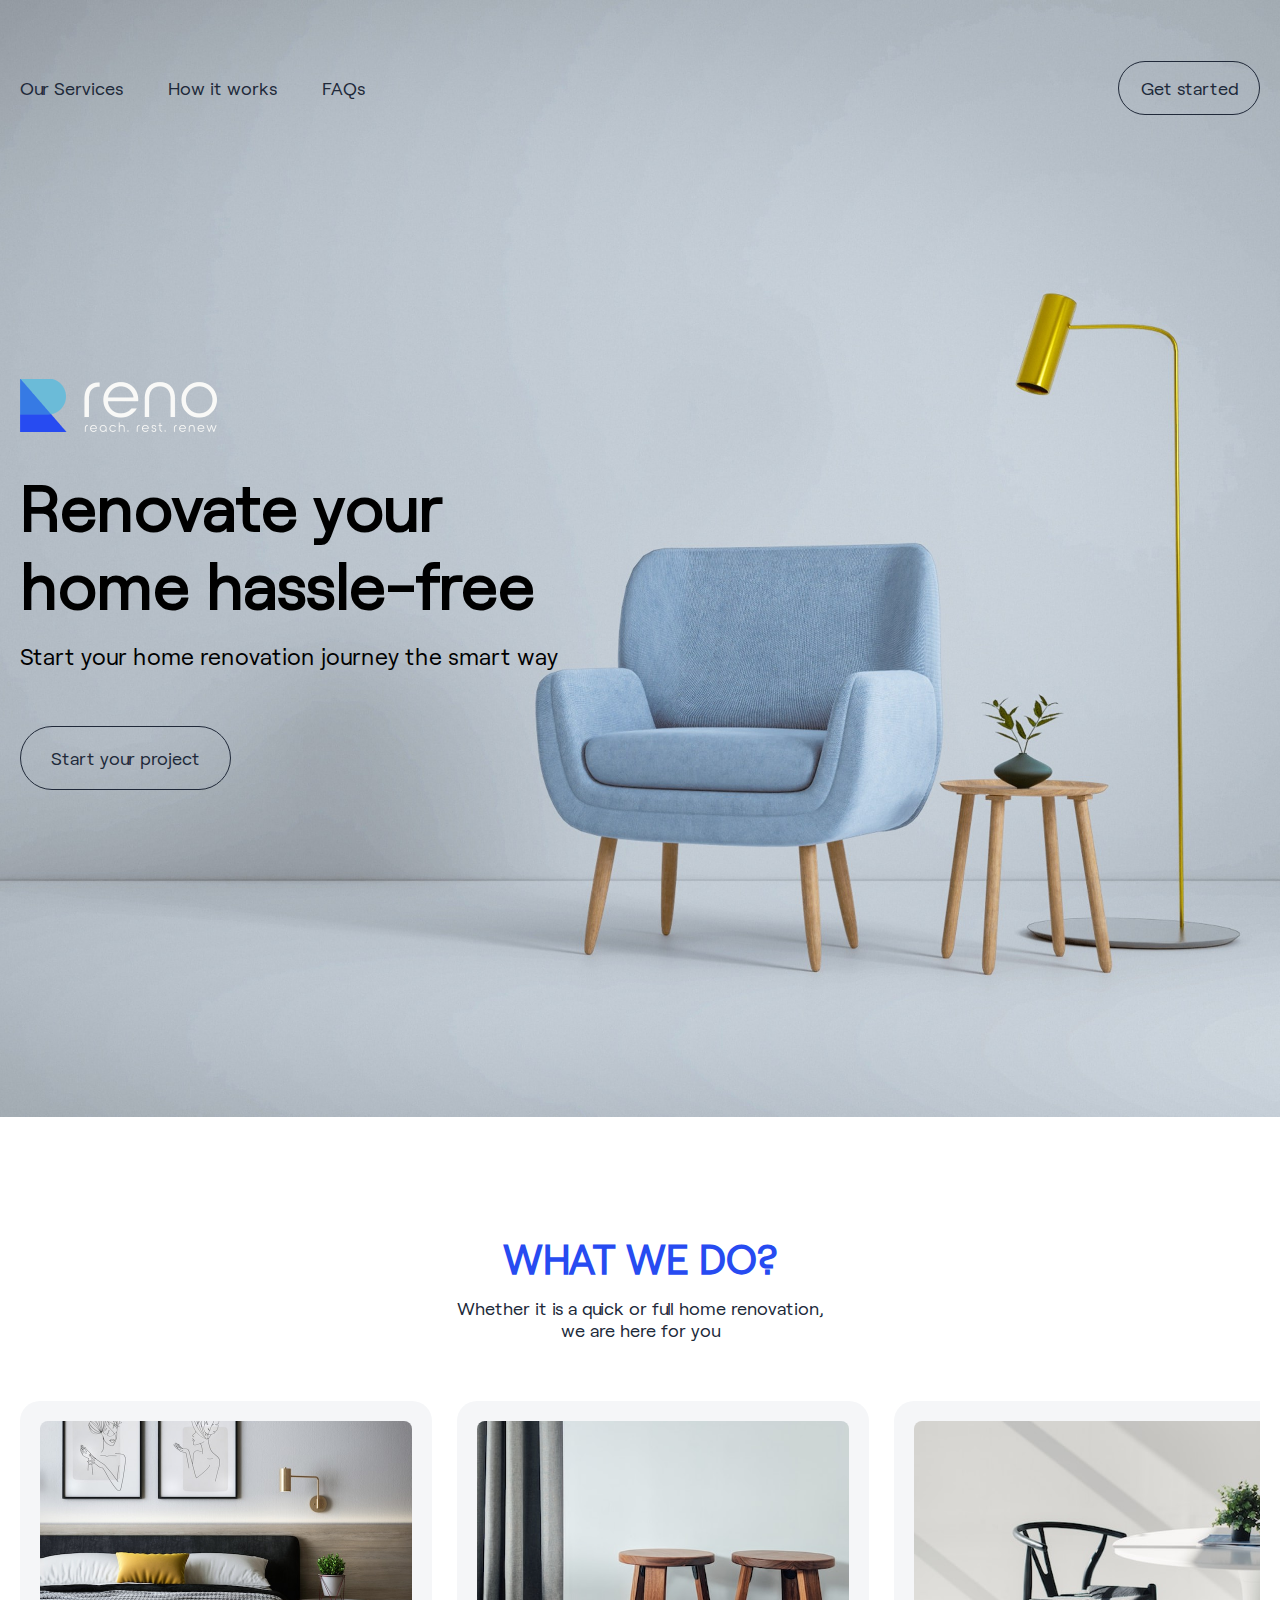
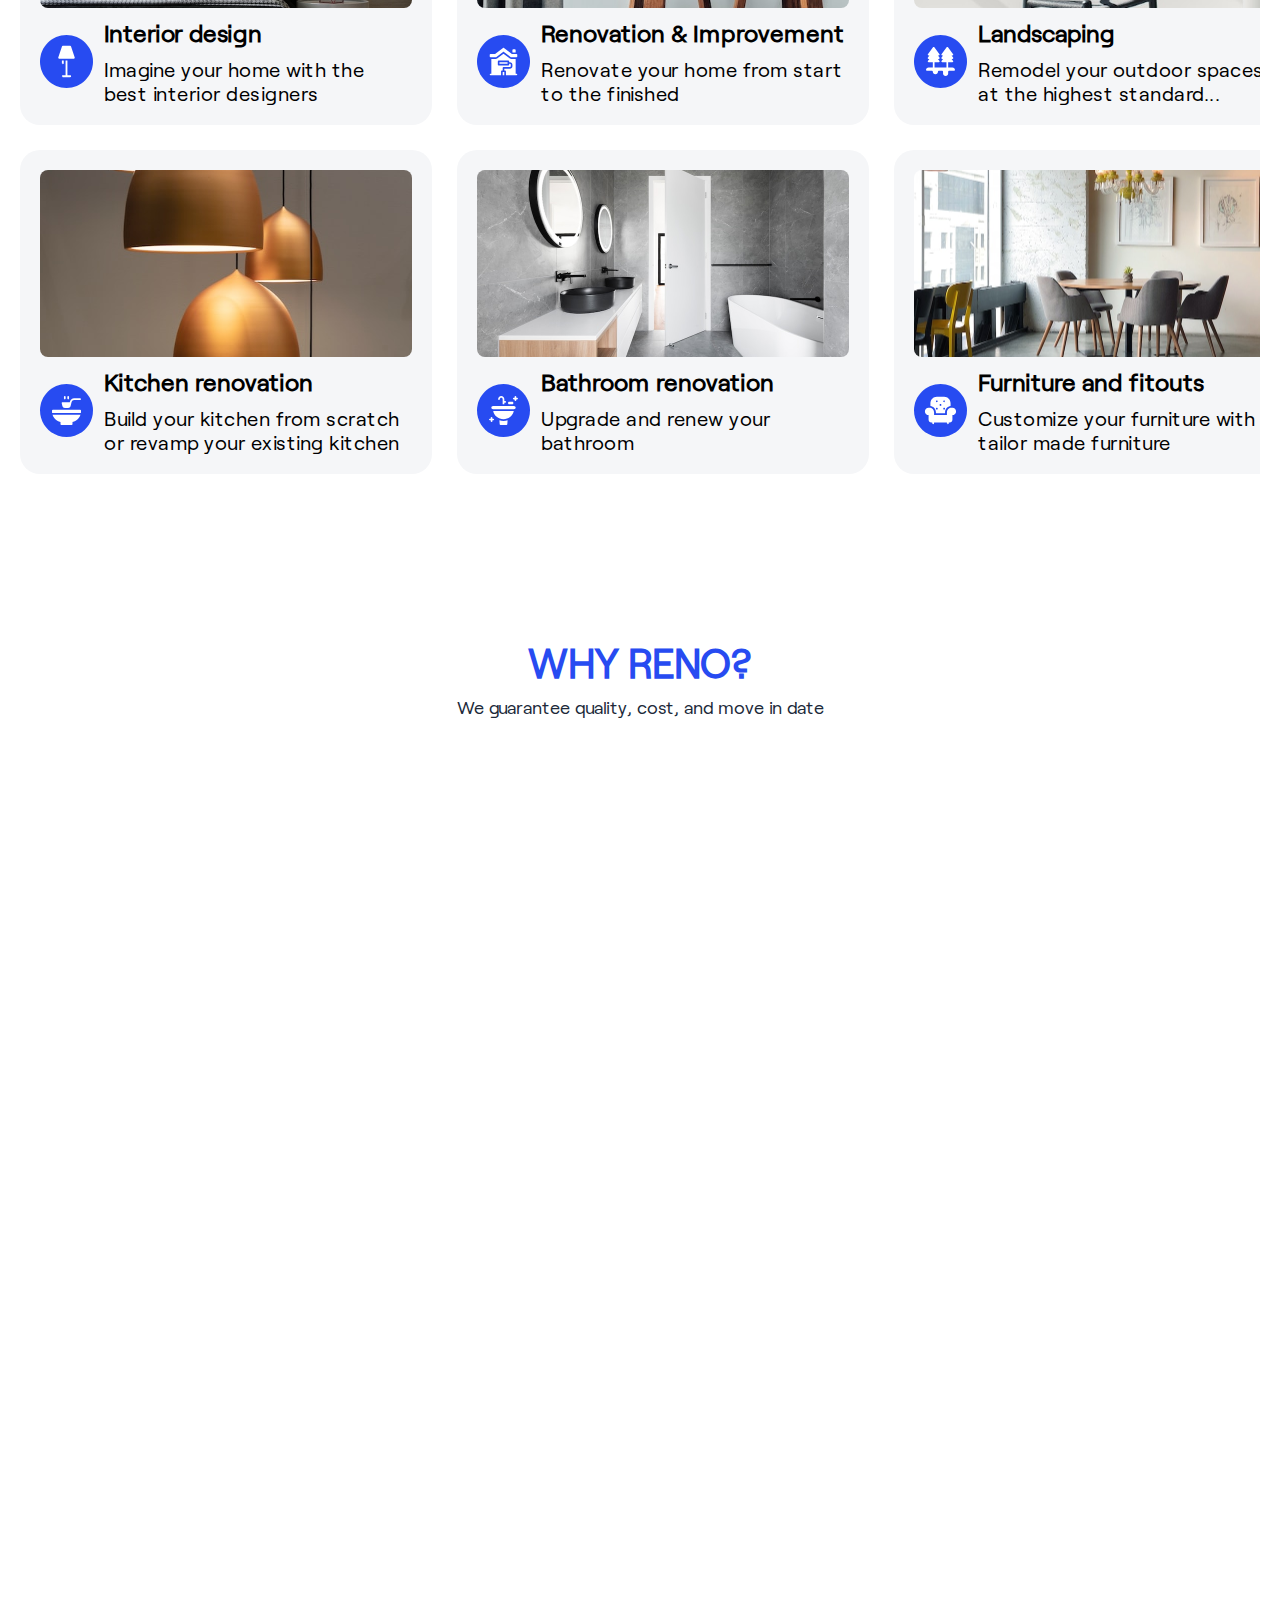
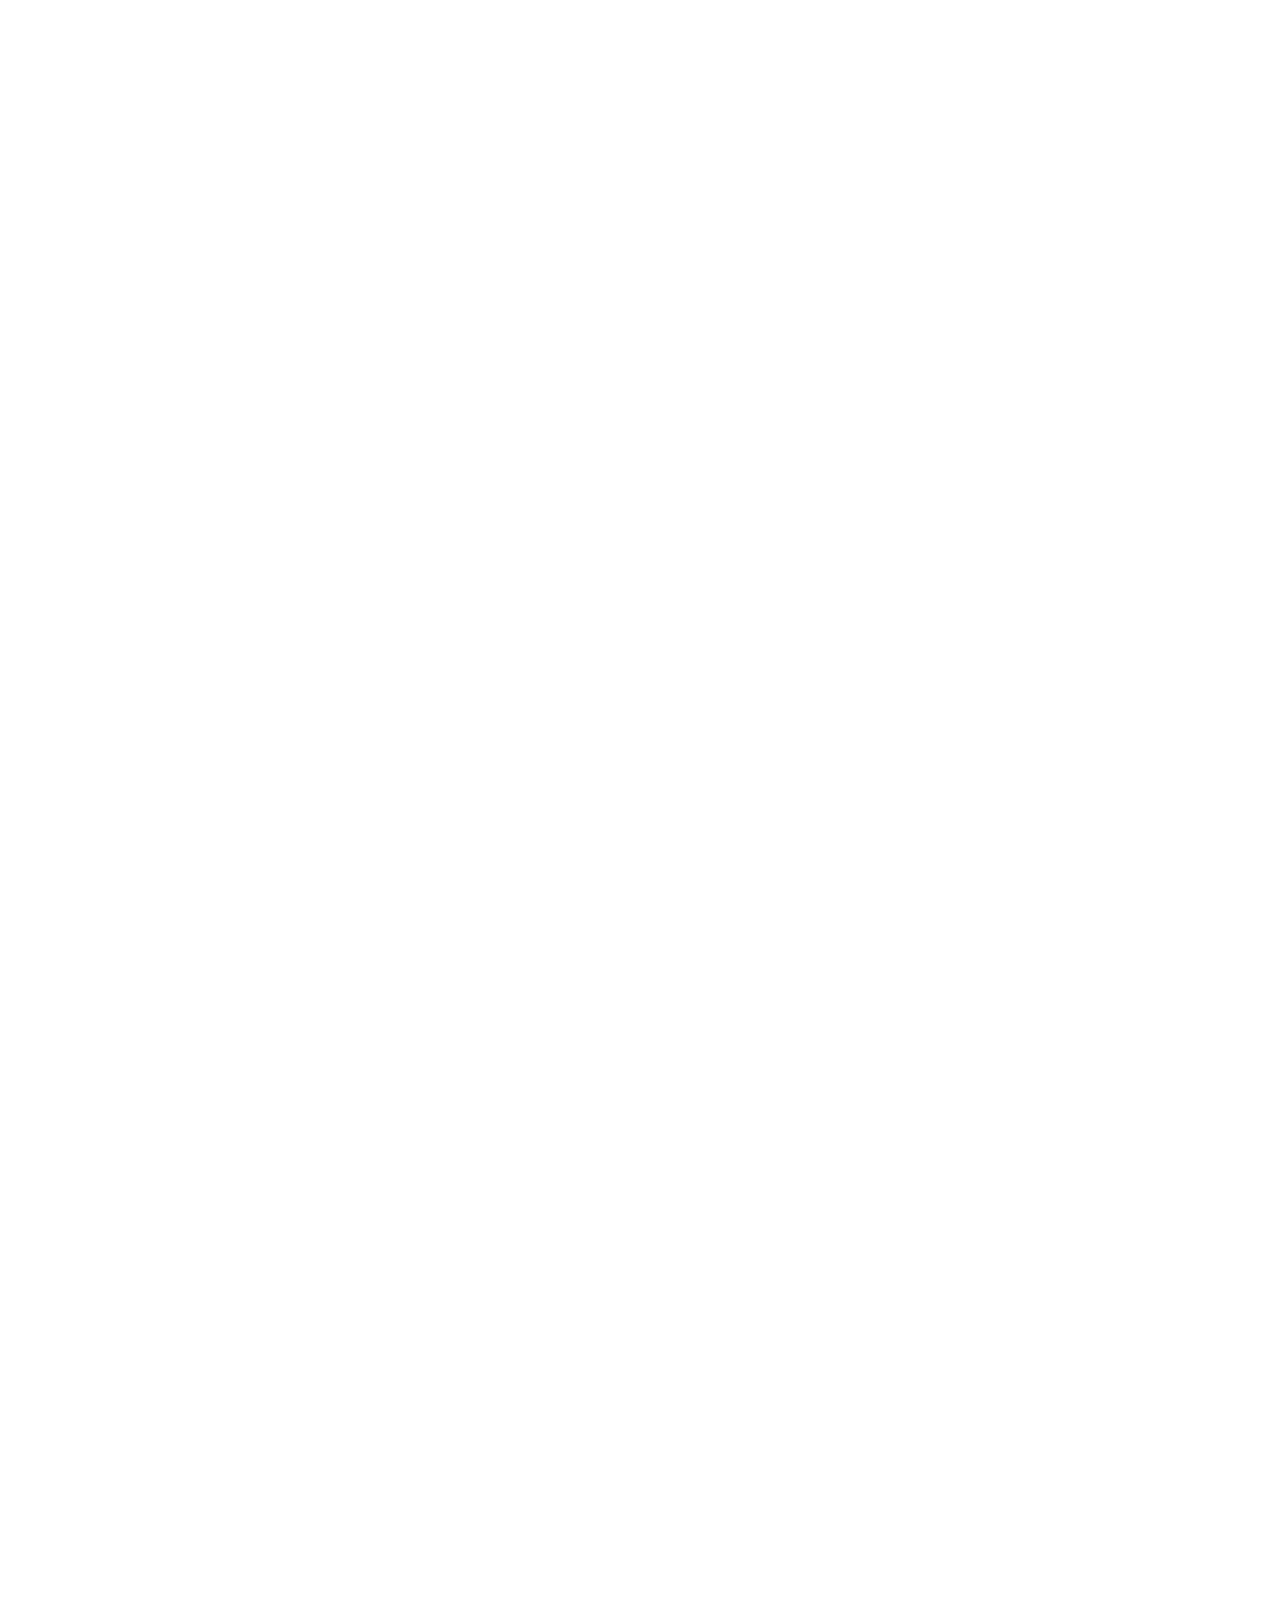
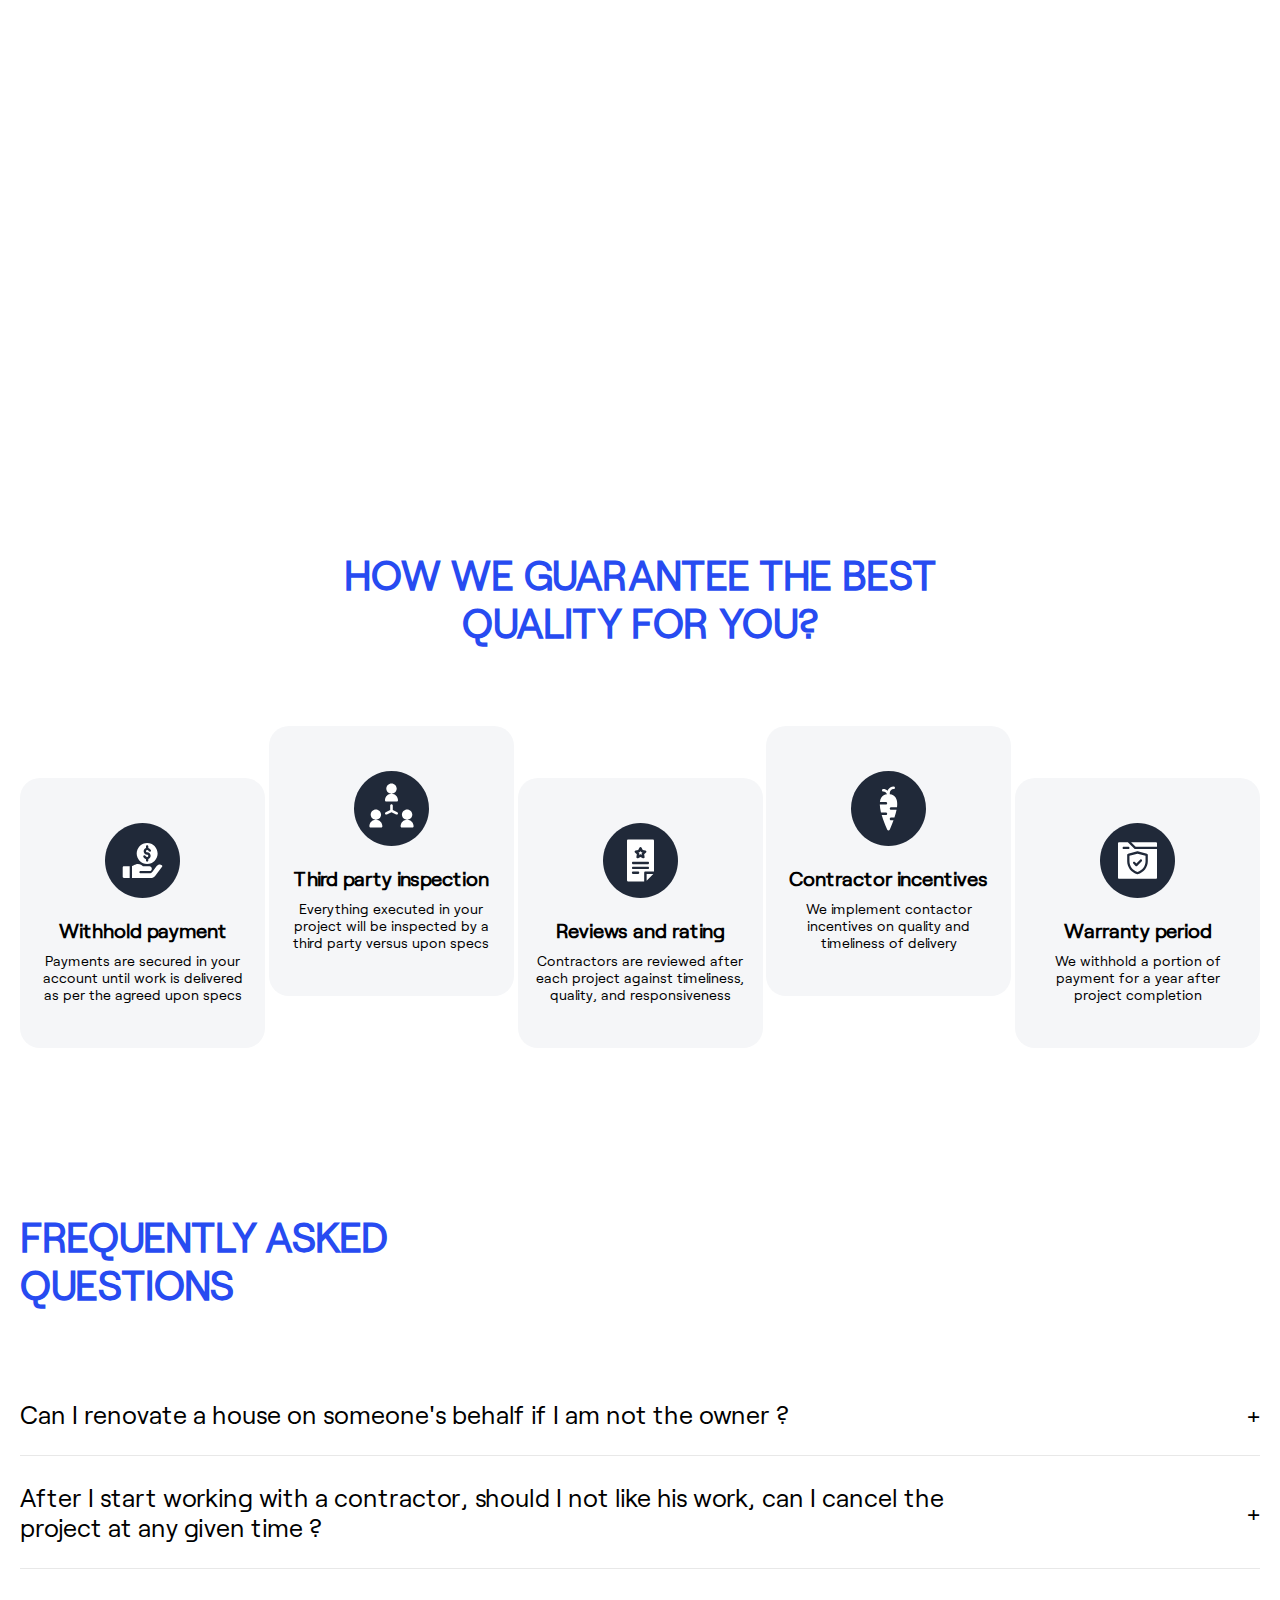
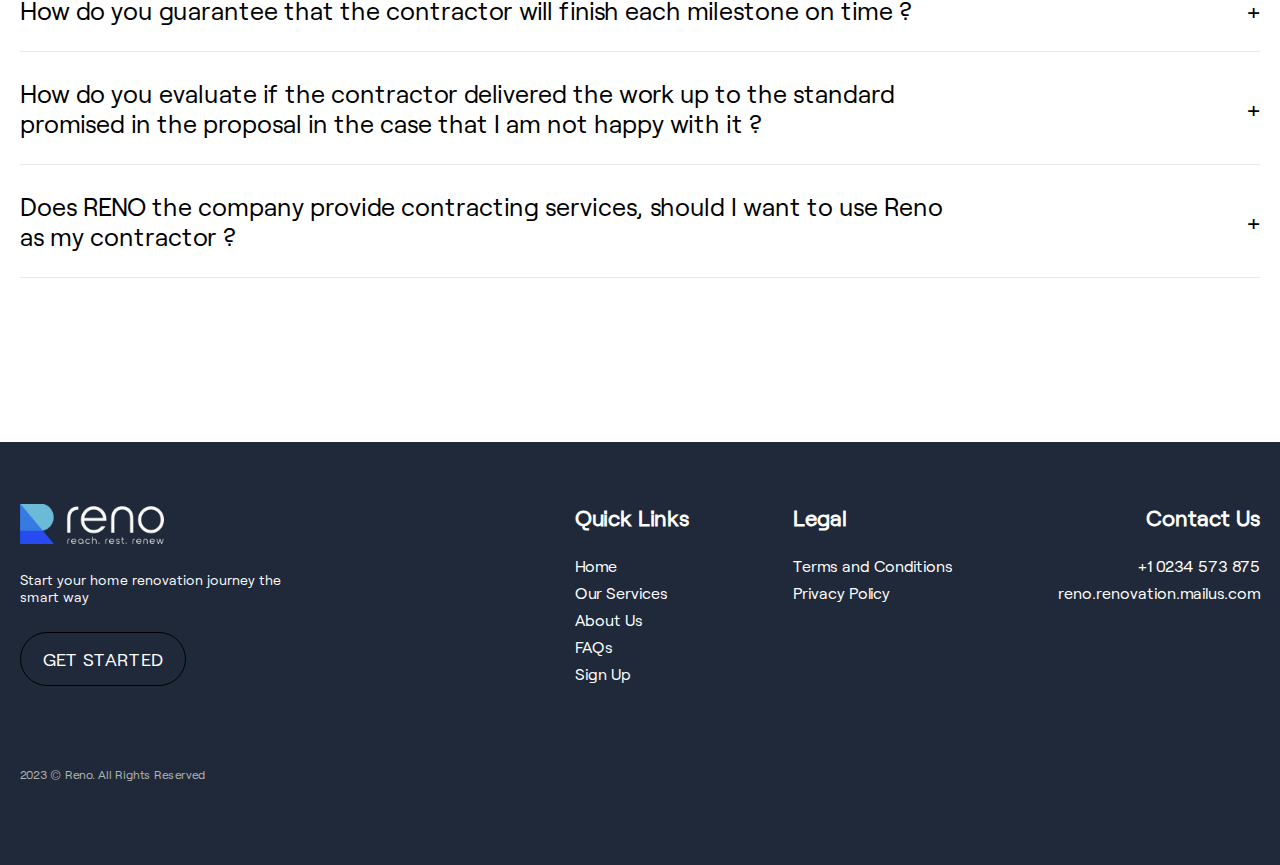
==== index.html @ 27781902 "commit the changes styles and hypertext" ====
<!DOCTYPE html>
<html lang="en">
<head>
    <meta charset="UTF-8">
    <meta http-equiv="X-UA-Compatible" content="IE=edge">
    <meta name="viewport" content="width=device-width, initial-scale=1.0">
    <title>Reno</title>
    <link rel="stylesheet" href="css/fonts.css">
    <link rel="stylesheet" href="css/main.css">
    <link rel="stylesheet" href="css/swiper.css">
</head>
<body>
    <header class="header" id="header">
        <div class="nav">
            <div class="container">
                <div class="menu">
                    <ul class="menu__list">
                        <li class="menu__item">
                            <a href="#" class="menu__link">
                                Our Services
                            </a>
                        </li>
                        <li class="menu__item">
                            <a href="#" class="menu__link">
                                How it works
                            </a>
                        </li>
                        <li class="menu__item">
                            <a href="#" class="menu__link">
                                FAQs
                            </a>
                        </li>
                    </ul>
                    <a href="#" class="menu__button">
                        Get started
                    </a>
                </div>
                <div class="mobile">
                    <button class="mobile-btn">
                        <span></span>
                        <span></span>
                        <span></span>
                    </button>
                </div>
            </div>
        </div>
        <div class="content">
            <div class="container">
                <div class="row">
                    <a class="content__logo"></a>
                    <h1 class="content__title">Renovate your home hassle-free</h1>
                    <p class="content__description">
                        Start your home renovation journey the smart way
                    </p>
                    <a class="content__btn">
                        Start your project
                    </a>
                </div>
            </div>
        </div>
    </header>
    <section class="first">
        <div class="container">
            <h2 class="section-title first-title">
                What we do?
            </h2>
            <p class="section-description first-description">
                Whether it is a quick or full home renovation, we are here for you
            </p>
            <div class="swiper newSwiper">
                <!-- Additional required wrapper -->
                <div class="swiper-wrapper mySwiperWrap">
                    <!-- Slides -->
                    <div class="swiper-slide slider">
                        <div class="slider__block">
                            <img src="images/present1.jpg" alt="present-image" class="slider__block_image">
                        </div>
                        <div class="slider-content content-one">
                            <div class="slider-content__text">
                                <h3 class="slider-content__text_title">Interior design</h3>
                                <p class="slider-content__text_description">Imagine your home with the best interior designers</p>
                            </div>
                        </div>
                    </div>
                    <div class="swiper-slide slider">
                        <div class="slider__block">
                            <img src="images/present2.jpg" alt="present-image" class="slider__block_image">
                        </div>
                        <div class="slider-content content-two">
                            <div class="slider-content__text">
                                <h3 class="slider-content__text_title">Renovation & Improvement</h3>
                                <p class="slider-content__text_description">Renovate your home from start to the finished</p>
                            </div>
                        </div>
                    </div>
                    <div class="swiper-slide slider">
                        <div class="slider__block">
                            <img src="images/present3.jpg" alt="present-image" class="slider__block_image">
                        </div>
                        <div class="slider-content content-three">
                            <div class="slider-content__text">
                                <h3 class="slider-content__text_title">Landscaping</h3>
                                <p class="slider-content__text_description">Remodel your outdoor spaces at the highest standard...</p>
                            </div>
                        </div>
                    </div>
                    <div class="swiper-slide slider">
                        <div class="slider__block">
                            <img src="images/present4.jpg" alt="present-image" class="slider__block_image">
                        </div>
                        <div class="slider-content content-four">
                            <div class="slider-content__text">
                                <h3 class="slider-content__text_title">Kitchen renovation</h3>
                                <p class="slider-content__text_description">Build your kitchen from scratch or revamp your existing kitchen</p>
                            </div>
                        </div>
                    </div>
                    <div class="swiper-slide slider">
                        <div class="slider__block">
                            <img src="images/present5.jpg" alt="present-image" class="slider__block_image">
                        </div>
                        <div class="slider-content content-five">
                            <div class="slider-content__text">
                                <h3 class="slider-content__text_title">Bathroom renovation</h3>
                                <p class="slider-content__text_description">Upgrade and renew your 
                                bathroom </p>
                            </div>
                        </div>
                    </div>
                    <div class="swiper-slide slider">
                        <div class="slider__block">
                            <img src="images/present6.jpg" alt="present-image" class="slider__block_image">
                        </div>
                        <div class="slider-content content-six">
                            <div class="slider-content__text">
                                <h3 class="slider-content__text_title">Furniture and fitouts</h3>
                                <p class="slider-content__text_description">Customize your furniture with tailor made furniture</p>
                            </div>
                        </div>
                    </div>
                </div>
                <div class="swiper__grid">
                    <!-- Slides -->
                    <div class="slider">
                        <div class="slider__block">
                            <img src="images/present1.jpg" alt="present-image" class="slider__block_image">
                        </div>
                        <div class="slider-content content-one">
                            <div class="slider-content__text">
                                <h3 class="slider-content__text_title">Interior design</h3>
                                <p class="slider-content__text_description">Imagine your home with the best interior designers</p>
                            </div>
                        </div>
                    </div>
                    <div class="slider">
                        <div class="slider__block">
                            <img src="images/present2.jpg" alt="present-image" class="slider__block_image">
                        </div>
                        <div class="slider-content content-two">
                            <div class="slider-content__text">
                                <h3 class="slider-content__text_title">Renovation & Improvement</h3>
                                <p class="slider-content__text_description">Renovate your home from start to the finished</p>
                            </div>
                        </div>
                    </div>
                    <div class="slider">
                        <div class="slider__block">
                            <img src="images/present3.jpg" alt="present-image" class="slider__block_image">
                        </div>
                        <div class="slider-content content-three">
                            <div class="slider-content__text">
                                <h3 class="slider-content__text_title">Landscaping</h3>
                                <p class="slider-content__text_description">Remodel your outdoor spaces at the highest standard...</p>
                            </div>
                        </div>
                    </div>
                    <div class="slider">
                        <div class="slider__block">
                            <img src="images/present4.jpg" alt="present-image" class="slider__block_image">
                        </div>
                        <div class="slider-content content-four">
                            <div class="slider-content__text">
                                <h3 class="slider-content__text_title">Kitchen renovation</h3>
                                <p class="slider-content__text_description">Build your kitchen from scratch or revamp your existing kitchen</p>
                            </div>
                        </div>
                    </div>
                    <div class="slider">
                        <div class="slider__block">
                            <img src="images/present5.jpg" alt="present-image" class="slider__block_image">
                        </div>
                        <div class="slider-content content-five">
                            <div class="slider-content__text">
                                <h3 class="slider-content__text_title">Bathroom renovation</h3>
                                <p class="slider-content__text_description">Upgrade and renew your 
                                bathroom </p>
                            </div>
                        </div>
                    </div>
                    <div class="slider">
                        <div class="slider__block">
                            <img src="images/present6.jpg" alt="present-image" class="slider__block_image">
                        </div>
                        <div class="slider-content content-six">
                            <div class="slider-content__text">
                                <h3 class="slider-content__text_title">Furniture and fitouts</h3>
                                <p class="slider-content__text_description">Customize your furniture with tailor made furniture</p>
                            </div>
                        </div>
                    </div>
                </div>
            </div>
    </section>
    <section class="second">
        <div class="container">
            <h2 class="section-title second-title">
                Why reno?
            </h2>
            <p class="section-description second-description">
                We guarantee quality, cost, and move in date
            </p>
            <div class="just">
                <div class="just-block anim-items anim-no-hide">
                    <div class="just-block__content just-content_one">
                        <h3 class="just-block__title">Best Quality</h3>
                        <p class="just-block__description">Select the best contractor, request inspections after each milestone, & hold payments until delivery completion.</p>
                    </div>
                </div>
                <div class="just-block anim-items anim-no-hide">
                    <div class="just-block__content just-content_two">
                        <h3 class="just-block__title">Cost Saving</h3>
                        <p class="just-block__description">Get the best proposal from our vetted contractors,  manage ongoing costs and approve all changes.</p>
                    </div>
                </div>
                <div class="just-block anim-items anim-no-hide">
                    <div class="just-block__content just-content_three">
                        <h3 class="just-block__title">Move in Date</h3>
                        <p class="just-block__description">Know your move-in day from day one and we will incentivize the contractors for on-time delivery.</p>
                    </div>
                </div>
            </div>
        </div>
    </section>
    <section class="third">
        <div class="argument">
            <div class="argument__block anim-items anim-no-hide">
                <div class="container argument-container">
                    <div class="argument-row">
                        <div class="argument__bg">
                            <img src="images/f-img.png" alt="" class="argument__img">
                        </div>
                        <div class="argument__content">
                            <h3 class="argument__content_title">Explore contractors</h3>
                            <ul class="argument__list">
                                <li class="argument__item">Browse different contractors</li>
                                <li class="argument__item">View detailed contractor portfolio</li>
                                <li class="argument__item">Check reviews and ratings</li>
                                <li class="argument__item">Chat at your convenience</li>
                            </ul>
                        </div>
                    </div>
                </div>
            </div>
            <div class="argument__block anim-items anim-no-hide">
                <div class="container argument-container">
                    <div class="argument-row">
                        <div class="argument__bg">
                            <img src="images/s-img.png" alt="" class="argument__img">
                        </div>
                        <div class="argument__content">
                            <h3 class="argument__content_title">Manage your project</h3>
                            <ul class="argument__list">
                                <li class="argument__item">Stay updated every step of the way</li>
                                <li class="argument__item">Manage milestones and budget</li>
                                <li class="argument__item">Adjust and approve changes as you go</li>
                                <li class="argument__item">Confirm delivered items</li>
                            </ul>
                        </div>
                    </div>
                </div>
            </div>
            <div class="argument__block anim-items anim-no-hide">
                <div class="container argument-container">
                    <div class="argument-row">
                        <div class="argument__bg">
                        <img src="images/t-img.png" alt="" class="argument__img">
                    </div>
                    <div class="argument__content">
                        <h3 class="argument__content_title">Get Best proposal</h3>
                        <ul class="argument__list">
                            <li class="argument__item">Browse different contractors</li>
                            <li class="argument__item">View detailed contractor portfolio</li>
                            <li class="argument__item">Check reviews and ratings</li>
                            <li class="argument__item">Chat at your convenience</li>
                        </ul>
                    </div>
                    </div>
                </div>
            </div>
            <div class="argument__block anim-items anim-no-hide">
                <div class="container argument-container">
                    <div class="argument-row">
                        <div class="argument__bg">
                            <img src="images/fr-img.png" alt="" class="argument__img">
                        </div>
                        <div class="argument__content">
                            <h3 class="argument__content_title">Pay with different options</h3>
                            <ul class="argument__list">
                                <li class="argument__item">Pay with credit card</li>
                                <li class="argument__item">Wire transfer though bank account</li>
                                <li class="argument__item">Hold payment until delivery</li>
                            </ul>
                        </div>
                    </div>
                </div>
            </div>
        </div>
    </section>
    <section class="fourth">
        <div class="container">
            <h2 class="section-title fourth-title">How we guarantee the best quality for you?</h2>
            <!-- Slider main container -->
            <div class="swiper secSwiper">
                <!-- Additional required wrapper -->
                <div class="swiper-wrapper quality-wrapper">
                    <!-- Slides -->
                    <div class="swiper-slide quality-block">
                        <div class="quality-block__icon quality-icon_one">
                            <svg width="75" height="75" viewBox="0 0 75 75" fill="none" xmlns="http://www.w3.org/2000/svg">
                                <g clip-path="url(#clip0_1_2574)">
                                    <path d="M37.5 75C58.2107 75 75 58.2107 75 37.5C75 16.7893 58.2107 0 37.5 0C16.7893 0 0 16.7893 0 37.5C0 58.2107 16.7893 75 37.5 75Z" fill="#202939"/>
                                    <path d="M42.1578 41C47.9365 41 52.6371 36.2899 52.6371 30.5C52.6371 24.7099 47.9365 20 42.1578 20C36.3791 20 31.6785 24.7099 31.6785 30.5C31.6785 36.2901 36.3791 41 42.1578 41ZM38.7762 32.5018C39.3084 32.1339 40.0315 32.2615 40.3977 32.7923C41.0458 33.7243 41.8191 34.1663 42.5081 33.9465C42.9948 33.7938 43.3223 33.346 43.3223 32.8333C43.3223 32.1896 42.7992 31.6667 42.1578 31.6667C40.2316 31.6667 38.6648 30.0966 38.6648 28.1667C38.6648 26.674 39.6006 25.382 40.9935 24.8864V23.5C40.9935 22.8552 41.5143 22.3333 42.1578 22.3333C42.8013 22.3333 43.3223 22.8552 43.3223 23.5V24.8929C44.2471 25.206 45.1197 25.8542 45.8284 26.8757C46.1968 27.4044 46.0672 28.1323 45.5372 28.5004C45.012 28.8672 44.2842 28.7396 43.918 28.2087C43.2676 27.2745 42.4899 26.8427 41.8076 27.0535C41.3208 27.2062 40.9934 27.6539 40.9934 28.1665C40.9934 28.8103 41.5164 29.3332 42.1577 29.3332C44.0839 29.3332 45.6507 30.9032 45.6507 32.8332C45.6507 34.3259 44.7149 35.6179 43.322 36.1146V37.5C43.322 38.1448 42.8012 38.6667 42.1576 38.6667C41.5139 38.6667 40.9932 38.1449 40.9932 37.5V36.1296C40.0678 35.8174 39.1958 35.1466 38.4871 34.1252C38.1189 33.5966 38.2486 32.8698 38.7762 32.5018ZM17.7061 44.5V53.8333C17.7061 54.4781 18.2269 55 18.8705 55H24.6923V43.3333H18.8705C18.2269 43.3333 17.7061 43.8551 17.7061 44.5ZM56.8376 42.1735C56.827 42.1654 56.8163 42.1572 56.8056 42.1492C55.2015 40.9414 52.8803 41.4529 51.6762 43.0613L47.2801 48.9339C46.6206 49.8148 45.5857 50.3332 44.4866 50.3332H35.5673C34.9237 50.3332 34.403 49.8115 34.403 49.1665C34.403 48.5216 34.9238 47.9999 35.5673 47.9999H44.4866C45.7728 47.9999 46.8153 46.9551 46.8153 45.6665C46.8153 44.3778 45.7728 43.3332 44.4866 43.3332H37.9802C36.8931 42.2646 35.4014 40.9999 32.843 40.9999C31.4034 40.9999 30.0958 41.6561 28.8291 42.2895C28.2004 42.6051 27.5962 42.896 27.0212 43.0938V55H45.613C47.4521 55 49.1859 54.1405 50.3018 52.6758L57.056 43.8096C57.4527 43.2859 57.3359 42.5526 56.8376 42.1735Z" fill="white"/>
                                </g>
                                <defs>
                                    <clipPath id="clip0_1_2574">
                                        <rect width="75" height="75" fill="white"/>
                                    </clipPath>
                                </defs>
                            </svg>
                        </div>
                        <h3 class="quality-block__title">
                            Withhold payment
                        </h3>
                        <p class="quality-block__description">
                            Payments are secured in your account until work is delivered as per the agreed upon specs
                        </p>
                    </div>
                    <div class="swiper-slide quality-block">
                        <div class="quality-block__icon quality-icon_two">
                            <svg width="75" height="75" viewBox="0 0 75 75" fill="none" xmlns="http://www.w3.org/2000/svg">
                                <g clip-path="url(#clip0_1_2575)">
                                    <path d="M37.5 75C58.2107 75 75 58.2107 75 37.5C75 16.7893 58.2107 0 37.5 0C16.7893 0 0 16.7893 0 37.5C0 58.2107 16.7893 75 37.5 75Z" fill="#202939"/>
                                    <path d="M42.7044 17.5853C42.7044 14.7151 40.3704 12.3809 37.5 12.3809C34.6296 12.3809 32.2956 14.7151 32.2956 17.5853C32.2956 20.4557 34.6296 22.7899 37.5 22.7899C40.3704 22.7899 42.7044 20.4557 42.7044 17.5853ZM37.5 22.7899C33.913 22.7899 30.9943 25.7086 30.9943 29.2956C30.9943 30.0146 31.5763 30.5966 32.2954 30.5966H42.7044C43.4237 30.5966 44.0055 30.0146 44.0055 29.2956C44.0057 25.7084 41.087 22.7899 37.5 22.7899ZM27.091 43.608C27.091 40.7376 24.7569 38.4034 21.8864 38.4034C19.016 38.4034 16.6819 40.7376 16.6819 43.608C16.6819 46.4783 19.0162 48.8124 21.8864 48.8124C24.7569 48.8124 27.091 46.4782 27.091 43.608ZM21.8865 48.8124C18.2996 48.8124 15.3809 51.7311 15.3809 55.3181C15.3809 56.0373 15.9628 56.6191 16.6819 56.6191H27.091C27.8102 56.6191 28.392 56.0372 28.392 55.3181C28.392 51.731 25.4735 48.8124 21.8865 48.8124ZM58.3181 43.608C58.3181 40.7376 55.9838 38.4034 53.1136 38.4034C50.2433 38.4034 47.909 40.7376 47.909 43.608C47.909 46.4783 50.2431 48.8124 53.1136 48.8124C55.9838 48.8124 58.3181 46.4782 58.3181 43.608ZM53.1136 48.8124C49.5267 48.8124 46.6078 51.7311 46.6078 55.3181C46.6078 56.0373 47.1898 56.6191 47.9089 56.6191H58.3179C59.0372 56.6191 59.619 56.0372 59.619 55.3181C59.6191 51.731 56.7006 48.8124 53.1136 48.8124ZM43.2864 41.1429L38.8011 38.9002V34.5C38.8011 33.7808 38.2191 33.1989 37.5 33.1989C36.7809 33.1989 36.1989 33.7809 36.1989 34.5V38.9002L31.7136 41.1429C31.0707 41.4645 30.8102 42.2458 31.1316 42.8887C31.4543 43.5316 32.2345 43.7896 32.8774 43.4707L37.5 41.1593L42.1226 43.4706C42.7721 43.7931 43.5486 43.5265 43.8684 42.8886C44.1898 42.2458 43.9293 41.4643 43.2864 41.1429Z" fill="white"/>
                                </g>
                                <defs>
                                    <clipPath id="clip0_1_2575">
                                        <rect width="75" height="75" fill="white"/>
                                    </clipPath>
                                </defs>
                            </svg>
                        </div>
                        <h3 class="quality-block__title">
                            Third party inspection
                        </h3>
                        <p class="quality-block__description">
                            Everything executed in your project will be inspected by a third party versus upon specs 
                        </p>
                    </div>
                    <div class="swiper-slide quality-block">
                        <div class="quality-block__icon quality-icon_three">
                            <svg width="75" height="75" viewBox="0 0 75 75" fill="none" xmlns="http://www.w3.org/2000/svg">
                                <g clip-path="url(#clip0_1_2576)">
                                    <path d="M37.5 75C58.2107 75 75 58.2107 75 37.5C75 16.7893 58.2107 0 37.5 0C16.7893 0 0 16.7893 0 37.5C0 58.2107 16.7893 75 37.5 75Z" fill="#202939"/>
                                    <path d="M36.3591 31.0888L36.2273 31.8766L36.9344 31.5092C37.28 31.3267 37.7077 31.32 38.0658 31.5092L38.7729 31.8766L38.6411 31.0888C38.5763 30.6949 38.7057 30.2913 38.9911 30.0102L39.5592 29.4505L38.773 29.3303C38.3776 29.2702 38.0371 29.0229 37.8574 28.665L37.5001 27.9492L37.1429 28.665C36.9632 29.0229 36.6227 29.2704 36.2273 29.3303L35.4411 29.4505L36.0092 30.0102C36.2943 30.2914 36.4237 30.6949 36.3591 31.0888ZM49.7727 16.5923H25.2273C24.549 16.5923 24 17.1424 24 17.8221V57.1777C24 57.8576 24.5489 58.4075 25.2273 58.4075H41.1818V49.7984C41.1818 49.1187 41.7307 48.5686 42.4092 48.5686H51V17.8221C51 17.1424 50.4511 16.5923 49.7727 16.5923ZM31.6633 28.2207C31.8072 27.7764 32.1883 27.4545 32.6484 27.3848L35.2324 26.9932L36.4021 24.6512C36.8192 23.8201 38.1807 23.8201 38.5977 24.6512L39.7674 26.9932L42.3514 27.3848C42.8117 27.4545 43.1927 27.7764 43.3366 28.2207C43.4804 28.6627 43.3605 29.1503 43.0297 29.477L41.1673 31.3145L41.5964 33.8991C41.6731 34.358 41.4837 34.8216 41.1073 35.0955C40.7317 35.3704 40.2287 35.4073 39.8202 35.1915L37.5 33.9857L35.1797 35.1915C34.7673 35.4053 34.2687 35.3693 33.8925 35.0955C33.5162 34.8216 33.3268 34.358 33.4035 33.8991L33.8326 31.3145L31.9701 29.477C31.6393 29.1503 31.5194 28.6627 31.6633 28.2207ZM35.0455 51.0285H30.1363C29.458 51.0285 28.909 50.4784 28.909 49.7985C28.909 49.1188 29.4579 48.5687 30.1363 48.5687H35.0455C35.7238 48.5687 36.2728 49.1188 36.2728 49.7985C36.2727 50.4784 35.7238 51.0285 35.0455 51.0285ZM44.8637 46.109H30.1363C29.458 46.109 28.909 45.5589 28.909 44.8791C28.909 44.1994 29.4579 43.6493 30.1363 43.6493H44.8637C45.542 43.6493 46.091 44.1994 46.091 44.8791C46.0908 45.559 45.542 46.109 44.8637 46.109ZM44.8637 41.1896H30.1363C29.458 41.1896 28.909 40.6395 28.909 39.9597C28.909 39.28 29.4579 38.7299 30.1363 38.7299H44.8637C45.542 38.7299 46.091 39.28 46.091 39.9597C46.091 40.6395 45.542 41.1896 44.8637 41.1896ZM43.6363 57.687L50.2808 51.0285H43.6363V57.687Z" fill="white"/>
                                </g>
                                <defs>
                                    <clipPath id="clip0_1_2576">
                                        <rect width="75" height="75" fill="white"/>
                                    </clipPath>
                                </defs>
                            </svg>
                        </div>
                        <h3 class="quality-block__title">
                            Reviews and rating
                        </h3>
                        <p class="quality-block__description">
                            Contractors are reviewed after each project against timeliness, quality, and responsiveness
                        </p>
                    </div>
                    <div class="swiper-slide quality-block">
                        <div class="quality-block__icon quality-icon_four">
                            <svg width="75" height="75" viewBox="0 0 75 75" fill="none" xmlns="http://www.w3.org/2000/svg">
                                <g clip-path="url(#clip0_1_2577)">
                                    <path d="M37.5 75C58.2107 75 75 58.2107 75 37.5C75 16.7893 58.2107 0 37.5 0C16.7893 0 0 16.7893 0 37.5C0 58.2107 16.7893 75 37.5 75Z" fill="#202939"/>
                                    <path d="M40.0784 36.1989H46.0054C46.4997 32.2941 46.1924 28.9188 44.6007 26.5217C43.3402 24.625 41.359 23.5811 38.7773 23.3074V21.8865C38.7773 19.7341 40.5282 17.9832 42.6807 17.9832C43.3999 17.9832 43.9818 17.4012 43.9818 16.6821C43.9818 15.963 43.3998 15.3809 42.6805 15.3809C39.8781 15.3809 37.5055 17.1721 36.5921 19.6619C35.4404 18.6299 33.936 17.9832 32.2717 17.9832C31.5524 17.9832 30.9706 18.5651 30.9706 19.2842C30.9706 20.0033 31.5526 20.5853 32.2717 20.5853C34.0163 20.5853 35.4795 21.7433 35.978 23.3253C33.4998 23.632 31.5917 24.669 30.3656 26.5128C29.539 27.7554 29.0827 29.2879 28.8846 30.9943H34.8738C35.593 30.9943 36.1749 31.5763 36.1749 32.2954C36.1749 33.0145 35.5929 33.5965 34.8738 33.5965H28.7784C28.841 36.0356 29.2949 38.7044 29.974 41.4032H34.8738C35.593 41.4032 36.1749 41.9852 36.1749 42.7043C36.1749 43.4234 35.5929 44.0054 34.8738 44.0054H30.6885C32.1808 49.0311 34.2184 53.8992 35.6094 57.2174L36.2714 58.8095C36.4709 59.2986 36.9474 59.6188 37.476 59.6188C38.0046 59.6188 38.481 59.2986 38.6805 58.8095L39.3527 57.1983C40.462 54.5616 41.5425 51.8704 42.5124 49.21H40.0782C39.359 49.21 38.7772 48.628 38.7772 47.9087C38.7772 47.1896 39.3592 46.6077 40.0782 46.6077H43.4261C44.3332 43.9072 45.0764 41.2775 45.5711 38.8009H40.0782C39.359 38.8009 38.7772 38.2189 38.7772 37.4999C38.7772 36.7808 39.3592 36.1989 40.0784 36.1989Z" fill="white"/>
                                </g>
                                <defs>
                                    <clipPath id="clip0_1_2577">
                                        <rect width="75" height="75" fill="white"/>
                                    </clipPath>
                                </defs>
                            </svg>
                        </div>
                        <h3 class="quality-block__title">
                            Contractor incentives
                        </h3>
                        <p class="quality-block__description">
                            We implement contactor incentives on quality and timeliness of delivery 
                        </p>
                    </div>
                    <div class="swiper-slide quality-block">
                        <div class="quality-block__icon quality-icon_five">
                            <svg width="75" height="75" viewBox="0 0 75 75" fill="none" xmlns="http://www.w3.org/2000/svg">
                                <g clip-path="url(#clip0_1_2578)">
                                    <path d="M37.5 75C58.2107 75 75 58.2107 75 37.5C75 16.7893 58.2107 0 37.5 0C16.7893 0 0 16.7893 0 37.5C0 58.2107 16.7893 75 37.5 75Z" fill="#202939"/>
                                    <path d="M37.5 48.9219C42.2429 47.6058 45.5295 43.3056 45.5295 38.364V32.6649L37.5 30.6591L29.4705 32.6648V38.3639C29.4705 43.3056 32.7571 47.6056 37.5 48.9219ZM33.2478 38.9819C33.6959 38.5341 34.4218 38.5341 34.8698 38.9819L36.353 40.4637L40.1302 36.6896C40.5783 36.2419 41.3042 36.2419 41.7522 36.6896C42.2001 37.1374 42.2003 37.8626 41.7522 38.3103L37.1639 42.8948C36.9398 43.1186 36.6463 43.2305 36.3529 43.2305C36.0593 43.2305 35.7659 43.1186 35.5419 42.8948L33.2477 40.6025C32.7997 40.1548 32.7997 39.4296 33.2478 38.9819ZM55.853 19.1622H31.0926L35.6808 23.7467H57V20.3083C57 19.6748 56.4869 19.1622 55.853 19.1622ZM34.3949 25.7031L27.8485 19.1622H19.147C18.5129 19.1622 18 19.6748 18 20.3083V54.6916C18 55.3252 18.5131 55.8377 19.147 55.8377H55.8529C56.4869 55.8377 56.9999 55.3252 56.9999 54.6916V26.0389H35.2058C34.9012 26.0389 34.61 25.918 34.3949 25.7031ZM22.5882 24.8928C22.5882 24.2592 23.1013 23.7467 23.7352 23.7467H28.3235C28.9576 23.7467 29.4705 24.2592 29.4705 24.8928C29.4705 25.5263 28.9574 26.0389 28.3235 26.0389H23.7352C23.1013 26.0389 22.5882 25.5263 22.5882 24.8928ZM37.7778 28.3658L46.9543 30.6581C47.4651 30.7857 47.8235 31.2434 47.8235 31.7694V38.364C47.8235 44.455 43.6923 49.7412 37.7778 51.2187C37.686 51.2422 37.594 51.2534 37.5 51.2534C37.406 51.2534 37.314 51.2422 37.2222 51.2187C31.3077 49.7413 27.1765 44.455 27.1765 38.364V31.7694C27.1765 31.2434 27.535 30.7857 28.0457 30.6581L37.2222 28.3658C37.4059 28.3188 37.5941 28.3188 37.7778 28.3658Z" fill="white"/>
                                </g>
                                <defs>
                                    <clipPath id="clip0_1_2578">
                                        <rect width="75" height="75" fill="white"/>
                                    </clipPath>
                                </defs>
                            </svg>
                        </div>
                        <h3 class="quality-block__title">
                            Warranty period
                        </h3>
                        <p class="quality-block__description">
                            We withhold a portion of payment for a year after project completion
                        </p>
                    </div>
                </div>
                <div class="details-row">
                    <div class="quality-block">
                        <div class="quality-block__icon quality-icon_one">
                            <svg width="75" height="75" viewBox="0 0 75 75" fill="none" xmlns="http://www.w3.org/2000/svg">
                                <g clip-path="url(#clip0_1_2574)">
                                    <path d="M37.5 75C58.2107 75 75 58.2107 75 37.5C75 16.7893 58.2107 0 37.5 0C16.7893 0 0 16.7893 0 37.5C0 58.2107 16.7893 75 37.5 75Z" fill="#202939"/>
                                    <path d="M42.1578 41C47.9365 41 52.6371 36.2899 52.6371 30.5C52.6371 24.7099 47.9365 20 42.1578 20C36.3791 20 31.6785 24.7099 31.6785 30.5C31.6785 36.2901 36.3791 41 42.1578 41ZM38.7762 32.5018C39.3084 32.1339 40.0315 32.2615 40.3977 32.7923C41.0458 33.7243 41.8191 34.1663 42.5081 33.9465C42.9948 33.7938 43.3223 33.346 43.3223 32.8333C43.3223 32.1896 42.7992 31.6667 42.1578 31.6667C40.2316 31.6667 38.6648 30.0966 38.6648 28.1667C38.6648 26.674 39.6006 25.382 40.9935 24.8864V23.5C40.9935 22.8552 41.5143 22.3333 42.1578 22.3333C42.8013 22.3333 43.3223 22.8552 43.3223 23.5V24.8929C44.2471 25.206 45.1197 25.8542 45.8284 26.8757C46.1968 27.4044 46.0672 28.1323 45.5372 28.5004C45.012 28.8672 44.2842 28.7396 43.918 28.2087C43.2676 27.2745 42.4899 26.8427 41.8076 27.0535C41.3208 27.2062 40.9934 27.6539 40.9934 28.1665C40.9934 28.8103 41.5164 29.3332 42.1577 29.3332C44.0839 29.3332 45.6507 30.9032 45.6507 32.8332C45.6507 34.3259 44.7149 35.6179 43.322 36.1146V37.5C43.322 38.1448 42.8012 38.6667 42.1576 38.6667C41.5139 38.6667 40.9932 38.1449 40.9932 37.5V36.1296C40.0678 35.8174 39.1958 35.1466 38.4871 34.1252C38.1189 33.5966 38.2486 32.8698 38.7762 32.5018ZM17.7061 44.5V53.8333C17.7061 54.4781 18.2269 55 18.8705 55H24.6923V43.3333H18.8705C18.2269 43.3333 17.7061 43.8551 17.7061 44.5ZM56.8376 42.1735C56.827 42.1654 56.8163 42.1572 56.8056 42.1492C55.2015 40.9414 52.8803 41.4529 51.6762 43.0613L47.2801 48.9339C46.6206 49.8148 45.5857 50.3332 44.4866 50.3332H35.5673C34.9237 50.3332 34.403 49.8115 34.403 49.1665C34.403 48.5216 34.9238 47.9999 35.5673 47.9999H44.4866C45.7728 47.9999 46.8153 46.9551 46.8153 45.6665C46.8153 44.3778 45.7728 43.3332 44.4866 43.3332H37.9802C36.8931 42.2646 35.4014 40.9999 32.843 40.9999C31.4034 40.9999 30.0958 41.6561 28.8291 42.2895C28.2004 42.6051 27.5962 42.896 27.0212 43.0938V55H45.613C47.4521 55 49.1859 54.1405 50.3018 52.6758L57.056 43.8096C57.4527 43.2859 57.3359 42.5526 56.8376 42.1735Z" fill="white"/>
                                </g>
                                <defs>
                                    <clipPath id="clip0_1_2574">
                                        <rect width="75" height="75" fill="white"/>
                                    </clipPath>
                                </defs>
                            </svg>
                        </div>
                        <h3 class="quality-block__title">
                            Withhold payment
                        </h3>
                        <p class="quality-block__description">
                            Payments are secured in your account until work is delivered as per the agreed upon specs
                        </p>
                    </div>
                    <div class="quality-block">
                        <div class="quality-block__icon quality-icon_two">
                            <svg width="75" height="75" viewBox="0 0 75 75" fill="none" xmlns="http://www.w3.org/2000/svg">
                                <g clip-path="url(#clip0_1_2575)">
                                    <path d="M37.5 75C58.2107 75 75 58.2107 75 37.5C75 16.7893 58.2107 0 37.5 0C16.7893 0 0 16.7893 0 37.5C0 58.2107 16.7893 75 37.5 75Z" fill="#202939"/>
                                    <path d="M42.7044 17.5853C42.7044 14.7151 40.3704 12.3809 37.5 12.3809C34.6296 12.3809 32.2956 14.7151 32.2956 17.5853C32.2956 20.4557 34.6296 22.7899 37.5 22.7899C40.3704 22.7899 42.7044 20.4557 42.7044 17.5853ZM37.5 22.7899C33.913 22.7899 30.9943 25.7086 30.9943 29.2956C30.9943 30.0146 31.5763 30.5966 32.2954 30.5966H42.7044C43.4237 30.5966 44.0055 30.0146 44.0055 29.2956C44.0057 25.7084 41.087 22.7899 37.5 22.7899ZM27.091 43.608C27.091 40.7376 24.7569 38.4034 21.8864 38.4034C19.016 38.4034 16.6819 40.7376 16.6819 43.608C16.6819 46.4783 19.0162 48.8124 21.8864 48.8124C24.7569 48.8124 27.091 46.4782 27.091 43.608ZM21.8865 48.8124C18.2996 48.8124 15.3809 51.7311 15.3809 55.3181C15.3809 56.0373 15.9628 56.6191 16.6819 56.6191H27.091C27.8102 56.6191 28.392 56.0372 28.392 55.3181C28.392 51.731 25.4735 48.8124 21.8865 48.8124ZM58.3181 43.608C58.3181 40.7376 55.9838 38.4034 53.1136 38.4034C50.2433 38.4034 47.909 40.7376 47.909 43.608C47.909 46.4783 50.2431 48.8124 53.1136 48.8124C55.9838 48.8124 58.3181 46.4782 58.3181 43.608ZM53.1136 48.8124C49.5267 48.8124 46.6078 51.7311 46.6078 55.3181C46.6078 56.0373 47.1898 56.6191 47.9089 56.6191H58.3179C59.0372 56.6191 59.619 56.0372 59.619 55.3181C59.6191 51.731 56.7006 48.8124 53.1136 48.8124ZM43.2864 41.1429L38.8011 38.9002V34.5C38.8011 33.7808 38.2191 33.1989 37.5 33.1989C36.7809 33.1989 36.1989 33.7809 36.1989 34.5V38.9002L31.7136 41.1429C31.0707 41.4645 30.8102 42.2458 31.1316 42.8887C31.4543 43.5316 32.2345 43.7896 32.8774 43.4707L37.5 41.1593L42.1226 43.4706C42.7721 43.7931 43.5486 43.5265 43.8684 42.8886C44.1898 42.2458 43.9293 41.4643 43.2864 41.1429Z" fill="white"/>
                                </g>
                                <defs>
                                    <clipPath id="clip0_1_2575">
                                        <rect width="75" height="75" fill="white"/>
                                    </clipPath>
                                </defs>
                            </svg>
                        </div>
                        <h3 class="quality-block__title">
                            Third party inspection
                        </h3>
                        <p class="quality-block__description">
                            Everything executed in your project will be inspected by a third party versus upon specs 
                        </p>
                    </div>
                    <div class="quality-block">
                        <div class="quality-block__icon quality-icon_three">
                            <svg width="75" height="75" viewBox="0 0 75 75" fill="none" xmlns="http://www.w3.org/2000/svg">
                                <g clip-path="url(#clip0_1_2576)">
                                    <path d="M37.5 75C58.2107 75 75 58.2107 75 37.5C75 16.7893 58.2107 0 37.5 0C16.7893 0 0 16.7893 0 37.5C0 58.2107 16.7893 75 37.5 75Z" fill="#202939"/>
                                    <path d="M36.3591 31.0888L36.2273 31.8766L36.9344 31.5092C37.28 31.3267 37.7077 31.32 38.0658 31.5092L38.7729 31.8766L38.6411 31.0888C38.5763 30.6949 38.7057 30.2913 38.9911 30.0102L39.5592 29.4505L38.773 29.3303C38.3776 29.2702 38.0371 29.0229 37.8574 28.665L37.5001 27.9492L37.1429 28.665C36.9632 29.0229 36.6227 29.2704 36.2273 29.3303L35.4411 29.4505L36.0092 30.0102C36.2943 30.2914 36.4237 30.6949 36.3591 31.0888ZM49.7727 16.5923H25.2273C24.549 16.5923 24 17.1424 24 17.8221V57.1777C24 57.8576 24.5489 58.4075 25.2273 58.4075H41.1818V49.7984C41.1818 49.1187 41.7307 48.5686 42.4092 48.5686H51V17.8221C51 17.1424 50.4511 16.5923 49.7727 16.5923ZM31.6633 28.2207C31.8072 27.7764 32.1883 27.4545 32.6484 27.3848L35.2324 26.9932L36.4021 24.6512C36.8192 23.8201 38.1807 23.8201 38.5977 24.6512L39.7674 26.9932L42.3514 27.3848C42.8117 27.4545 43.1927 27.7764 43.3366 28.2207C43.4804 28.6627 43.3605 29.1503 43.0297 29.477L41.1673 31.3145L41.5964 33.8991C41.6731 34.358 41.4837 34.8216 41.1073 35.0955C40.7317 35.3704 40.2287 35.4073 39.8202 35.1915L37.5 33.9857L35.1797 35.1915C34.7673 35.4053 34.2687 35.3693 33.8925 35.0955C33.5162 34.8216 33.3268 34.358 33.4035 33.8991L33.8326 31.3145L31.9701 29.477C31.6393 29.1503 31.5194 28.6627 31.6633 28.2207ZM35.0455 51.0285H30.1363C29.458 51.0285 28.909 50.4784 28.909 49.7985C28.909 49.1188 29.4579 48.5687 30.1363 48.5687H35.0455C35.7238 48.5687 36.2728 49.1188 36.2728 49.7985C36.2727 50.4784 35.7238 51.0285 35.0455 51.0285ZM44.8637 46.109H30.1363C29.458 46.109 28.909 45.5589 28.909 44.8791C28.909 44.1994 29.4579 43.6493 30.1363 43.6493H44.8637C45.542 43.6493 46.091 44.1994 46.091 44.8791C46.0908 45.559 45.542 46.109 44.8637 46.109ZM44.8637 41.1896H30.1363C29.458 41.1896 28.909 40.6395 28.909 39.9597C28.909 39.28 29.4579 38.7299 30.1363 38.7299H44.8637C45.542 38.7299 46.091 39.28 46.091 39.9597C46.091 40.6395 45.542 41.1896 44.8637 41.1896ZM43.6363 57.687L50.2808 51.0285H43.6363V57.687Z" fill="white"/>
                                </g>
                                <defs>
                                    <clipPath id="clip0_1_2576">
                                        <rect width="75" height="75" fill="white"/>
                                    </clipPath>
                                </defs>
                            </svg>
                        </div>
                        <h3 class="quality-block__title">
                            Reviews and rating
                        </h3>
                        <p class="quality-block__description">
                            Contractors are reviewed after each project against timeliness, quality, and responsiveness
                        </p>
                    </div>
                    <div class="quality-block">
                        <div class="quality-block__icon quality-icon_four">
                            <svg width="75" height="75" viewBox="0 0 75 75" fill="none" xmlns="http://www.w3.org/2000/svg">
                                <g clip-path="url(#clip0_1_2577)">
                                    <path d="M37.5 75C58.2107 75 75 58.2107 75 37.5C75 16.7893 58.2107 0 37.5 0C16.7893 0 0 16.7893 0 37.5C0 58.2107 16.7893 75 37.5 75Z" fill="#202939"/>
                                    <path d="M40.0784 36.1989H46.0054C46.4997 32.2941 46.1924 28.9188 44.6007 26.5217C43.3402 24.625 41.359 23.5811 38.7773 23.3074V21.8865C38.7773 19.7341 40.5282 17.9832 42.6807 17.9832C43.3999 17.9832 43.9818 17.4012 43.9818 16.6821C43.9818 15.963 43.3998 15.3809 42.6805 15.3809C39.8781 15.3809 37.5055 17.1721 36.5921 19.6619C35.4404 18.6299 33.936 17.9832 32.2717 17.9832C31.5524 17.9832 30.9706 18.5651 30.9706 19.2842C30.9706 20.0033 31.5526 20.5853 32.2717 20.5853C34.0163 20.5853 35.4795 21.7433 35.978 23.3253C33.4998 23.632 31.5917 24.669 30.3656 26.5128C29.539 27.7554 29.0827 29.2879 28.8846 30.9943H34.8738C35.593 30.9943 36.1749 31.5763 36.1749 32.2954C36.1749 33.0145 35.5929 33.5965 34.8738 33.5965H28.7784C28.841 36.0356 29.2949 38.7044 29.974 41.4032H34.8738C35.593 41.4032 36.1749 41.9852 36.1749 42.7043C36.1749 43.4234 35.5929 44.0054 34.8738 44.0054H30.6885C32.1808 49.0311 34.2184 53.8992 35.6094 57.2174L36.2714 58.8095C36.4709 59.2986 36.9474 59.6188 37.476 59.6188C38.0046 59.6188 38.481 59.2986 38.6805 58.8095L39.3527 57.1983C40.462 54.5616 41.5425 51.8704 42.5124 49.21H40.0782C39.359 49.21 38.7772 48.628 38.7772 47.9087C38.7772 47.1896 39.3592 46.6077 40.0782 46.6077H43.4261C44.3332 43.9072 45.0764 41.2775 45.5711 38.8009H40.0782C39.359 38.8009 38.7772 38.2189 38.7772 37.4999C38.7772 36.7808 39.3592 36.1989 40.0784 36.1989Z" fill="white"/>
                                </g>
                                <defs>
                                    <clipPath id="clip0_1_2577">
                                        <rect width="75" height="75" fill="white"/>
                                    </clipPath>
                                </defs>
                            </svg>
                        </div>
                        <h3 class="quality-block__title">
                            Contractor incentives
                        </h3>
                        <p class="quality-block__description">
                            We implement contactor incentives on quality and timeliness of delivery 
                        </p>
                    </div>
                    <div class="quality-block">
                        <div class="quality-block__icon quality-icon_five">
                            <svg width="75" height="75" viewBox="0 0 75 75" fill="none" xmlns="http://www.w3.org/2000/svg">
                                <g clip-path="url(#clip0_1_2578)">
                                    <path d="M37.5 75C58.2107 75 75 58.2107 75 37.5C75 16.7893 58.2107 0 37.5 0C16.7893 0 0 16.7893 0 37.5C0 58.2107 16.7893 75 37.5 75Z" fill="#202939"/>
                                    <path d="M37.5 48.9219C42.2429 47.6058 45.5295 43.3056 45.5295 38.364V32.6649L37.5 30.6591L29.4705 32.6648V38.3639C29.4705 43.3056 32.7571 47.6056 37.5 48.9219ZM33.2478 38.9819C33.6959 38.5341 34.4218 38.5341 34.8698 38.9819L36.353 40.4637L40.1302 36.6896C40.5783 36.2419 41.3042 36.2419 41.7522 36.6896C42.2001 37.1374 42.2003 37.8626 41.7522 38.3103L37.1639 42.8948C36.9398 43.1186 36.6463 43.2305 36.3529 43.2305C36.0593 43.2305 35.7659 43.1186 35.5419 42.8948L33.2477 40.6025C32.7997 40.1548 32.7997 39.4296 33.2478 38.9819ZM55.853 19.1622H31.0926L35.6808 23.7467H57V20.3083C57 19.6748 56.4869 19.1622 55.853 19.1622ZM34.3949 25.7031L27.8485 19.1622H19.147C18.5129 19.1622 18 19.6748 18 20.3083V54.6916C18 55.3252 18.5131 55.8377 19.147 55.8377H55.8529C56.4869 55.8377 56.9999 55.3252 56.9999 54.6916V26.0389H35.2058C34.9012 26.0389 34.61 25.918 34.3949 25.7031ZM22.5882 24.8928C22.5882 24.2592 23.1013 23.7467 23.7352 23.7467H28.3235C28.9576 23.7467 29.4705 24.2592 29.4705 24.8928C29.4705 25.5263 28.9574 26.0389 28.3235 26.0389H23.7352C23.1013 26.0389 22.5882 25.5263 22.5882 24.8928ZM37.7778 28.3658L46.9543 30.6581C47.4651 30.7857 47.8235 31.2434 47.8235 31.7694V38.364C47.8235 44.455 43.6923 49.7412 37.7778 51.2187C37.686 51.2422 37.594 51.2534 37.5 51.2534C37.406 51.2534 37.314 51.2422 37.2222 51.2187C31.3077 49.7413 27.1765 44.455 27.1765 38.364V31.7694C27.1765 31.2434 27.535 30.7857 28.0457 30.6581L37.2222 28.3658C37.4059 28.3188 37.5941 28.3188 37.7778 28.3658Z" fill="white"/>
                                </g>
                                <defs>
                                    <clipPath id="clip0_1_2578">
                                        <rect width="75" height="75" fill="white"/>
                                    </clipPath>
                                </defs>
                            </svg>
                        </div>
                        <h3 class="quality-block__title">
                            Warranty period
                        </h3>
                        <p class="quality-block__description">
                            We withhold a portion of payment for a year after project completion
                        </p>
                    </div>
                </div>
            </div>
            
        </div>
    </section>
    <section class="fifth">
        <div class="container">
            <h2 class="section-title fifth-title">
                Frequently Asked Questions
            </h2>
            <div class="question">
                <div class="question-block">
                    <div class="question-block__wrapper">
                        <p class="question-block__text">
                        Can I renovate a house on someone's behalf if I am not the owner ?
                    </p>
                    <span class="plus">+</span>
                    </div>
                    <p class="question-block__description">
                        Can I renovate a house on someone's behalf if I am not the owner ?
                    </p>
                </div>
                <div class="question-block">
                    <div class="question-block__wrapper">
                        <p class="question-block__text">
                            After I start working with a contractor, should I not like his work, can I cancel the project at any given time ?
                        </p>
                        <span class="plus">+</span>
                    </div>
                    <p class="question-block__description">
                        Can I renovate a house on someone's behalf if I am not the owner ?
                    </p>
                </div>
                <div class="question-block">
                    <div class="question-block__wrapper">
                        <p class="question-block__text">
                            How do you guarantee that the contractor will finish each milestone on time ?
                        </p>
                        <span class="plus">+</span>
                    </div>
                    <p class="question-block__description">
                        Can I renovate a house on someone's behalf if I am not the owner ?
                    </p>
                </div>
                <div class="question-block">
                    <div class="question-block__wrapper">
                        <p class="question-block__text">
                            How do you evaluate if the contractor delivered the work up to the standard promised in the proposal in the case that I am not happy with it ?
                        </p>
                        <span class="plus">+</span>
                    </div>
                    <p class="question-block__description">
                        Can I renovate a house on someone's behalf if I am not the owner ?
                    </p>
                </div>
                <div class="question-block">
                    <div class="question-block__wrapper">
                        <p class="question-block__text">
                            Does RENO the company provide contracting services, should I want to use Reno as my contractor ?
                        </p>
                        <span class="plus">+</span>
                    </div>
                    <p class="question-block__description">
                        Can I renovate a house on someone's behalf if I am not the owner ?
                    </p>
                </div>
            </div>
        </div>
    </section>
    <footer class="footer" id="footer">
        <div class="container">
            <div class="footer-row">
                <div class="footer__block">
                    <a href="#" class="footer-logo"></a>
                    <p class="footer__block_text">
                        Start your home renovation journey the smart way
                    </p>
                    <a href="#" class="footer__block_btn">
                        Get started
                    </a>
                </div>
                <div class="footer__block">
                    <h4 class="footer__block_title">Quick Links</h4>
                    <ul class="footer__block_list">
                        <li class="footer__block_item">
                            <a href="#" class="footer__block_link">
                                Home
                            </a>
                        </li>
                        <li class="footer__block_item">
                            <a href="#" class="footer__block_link">
                                Our Services
                            </a>
                        </li>
                        <li class="footer__block_item">
                            <a href="#" class="footer__block_link">
                                About Us
                            </a>
                        </li>
                        <li class="footer__block_item">
                            <a href="#" class="footer__block_link">
                                FAQs
                            </a>
                        </li>
                        <li class="footer__block_item">
                            <a href="#" class="footer__block_link">
                                Sign Up
                            </a>
                        </li>
                    </ul>
                </div>
                <div class="footer__block">
                    <h4 class="footer__block_title">Legal</h4>
                    <ul class="footer__block_list">
                        <li class="footer__block_item">
                            <a href="#" class="footer__block_link">
                                Terms and Conditions
                            </a>
                        </li>
                        <li class="footer__block_item">
                            <a href="#" class="footer__block_link">
                                Privacy Policy
                            </a>
                        </li>
                    </ul>
                </div>
                <div class="footer__block">
                    <h4 class="footer__block_title">Contact Us</h4>
                    <ul class="footer__block_list">
                        <li class="footer__block_item">
                            <a href="#" class="footer__block_link">
                                +1 0234 573 875
                            </a>
                        </li>
                        <li class="footer__block_item">
                            <a href="#" class="footer__block_link">
                                reno.renovation.mailus.com
                            </a>
                        </li>
                    </ul>
                </div>
            </div>
            <span class="footer-span__text">
                2023 © Reno. All Rights Reserved
            </span>
        </div>
    </footer>
    <script src="js/swiper.js"></script>
    <script src="js/main.js"></script>
</body>
</html>
---- css/fonts.css ----
@font-face {
    font-family: 'Roobert';
    src: url('../fonts/Roobert-Regular.eot');
    src: url('../fonts/Roobert-Regular.eot?#iefix') format('embedded-opentype'),
        url('../fonts/Roobert-Regular.woff2') format('woff2'),
        url('../fonts/Roobert-Regular.woff') format('woff'),
        url('../fonts/Roobert-Regular.svg#Roobert-Regular') format('svg');
    font-weight: normal;
    font-style: normal;
    font-display: swap;
}
---- css/main.css ----
* {
  -webkit-box-sizing: border-box;
          box-sizing: border-box;
}

body {
  margin: 0;
  padding: 0;
  font-family: "Roobert", sans-serif;
  font-size: 18px;
  overflowX: hidden;
}

h1, h2, h3, h4, h5, h6 {
  margin: 0;
  padding: 0;
}

p {
  margin: 0;
  padding: 0;
}

a {
  margin: 0;
  padding: 0;
  text-decoration: none;
}

ol, ul, li {
  margin: 0;
  padding: 0;
  list-style-type: none;
}

.container {
  max-width: 1284px;
  width: 100%;
  margin: 0 auto;
}
@media screen and (max-width: 1300px) {
  .container {
    padding-left: 20px;
    padding-right: 20px;
  }
}

h2.section-title {
  color: #274BF1;
  font-size: 40px;
  text-align: center;
  text-transform: uppercase;
}
@media screen and (max-width: 768px) {
  h2.section-title {
    font-size: 32px;
  }
}
@media screen and (max-width: 576px) {
  h2.section-title {
    font-size: 20px;
  }
}

p.section-description {
  color: #202939;
  font-size: 18px;
  text-align: center;
}
@media screen and (max-width: 768px) {
  p.section-description {
    font-size: 16px;
  }
}
@media screen and (max-width: 576px) {
  p.section-description {
    font-size: 15px;
  }
}

.header {
  background: url("../images/bg.jpg") no-repeat right bottom/cover;
}

.nav {
  padding-top: 61px;
  padding-bottom: 60px;
}
@media screen and (max-width: 992px) {
  .nav {
    padding-top: 42px;
    padding-bottom: 20px;
  }
}
@media screen and (max-width: 576px) {
  .nav {
    padding-bottom: 10px;
  }
}

.menu {
  display: -webkit-box;
  display: -ms-flexbox;
  display: flex;
  -webkit-box-pack: justify;
      -ms-flex-pack: justify;
          justify-content: space-between;
  -webkit-box-align: center;
      -ms-flex-align: center;
          align-items: center;
}
@media screen and (max-width: 768px) {
  .menu {
    display: none;
  }
}
.menu__list {
  display: -webkit-box;
  display: -ms-flexbox;
  display: flex;
}
.menu__item {
  margin-right: 45px;
}
.menu__item:last-of-type {
  margin-right: 0;
}
.menu__item a {
  color: #202939;
}
.menu__button {
  display: inline-block;
  border: 1px solid #202939;
  padding: 15px 21.5px;
  border-radius: 100px;
  color: #202939;
  -webkit-transition: all 0.5s ease;
  -o-transition: all 0.5s ease;
  transition: all 0.5s ease;
}
.menu__button:hover {
  background: #274BF1;
  color: #FFFFFF;
  border: 1px solid #274BF1;
}

.mobile {
  display: none;
}
@media screen and (max-width: 768px) {
  .mobile {
    display: block;
  }
}
.mobile-btn {
  border: none;
  background: none;
  position: relative;
  width: 31px;
  height: 27px;
  cursor: pointer;
}
.mobile-btn span {
  position: absolute;
  display: block;
  width: 100%;
  height: 2px;
  background: #ffffff;
  left: 0;
}
.mobile-btn span:first-of-type {
  top: 0;
}
.mobile-btn span:last-of-type {
  bottom: 0;
}

.content {
  padding-top: 204px;
  padding-bottom: 327px;
}
@media screen and (max-width: 992px) {
  .content {
    padding-top: 104px;
    padding-bottom: 157px;
  }
}
@media screen and (max-width: 768px) {
  .content {
    padding-top: 75px;
    padding-bottom: 120px;
  }
}
@media screen and (max-width: 576px) {
  .content {
    padding-top: 10px;
    padding-bottom: 90px;
  }
}
.content__logo {
  background: url("../images/Logo.png") no-repeat center center/197px;
  width: 197px;
  height: 53px;
  margin-bottom: 34px;
  display: block;
}
@media screen and (max-width: 992px) {
  .content__logo {
    margin-bottom: 30px;
  }
}
@media screen and (max-width: 768px) {
  .content__logo {
    margin-bottom: 25px;
  }
}
@media screen and (max-width: 576px) {
  .content__logo {
    background: url("../images/Logo.png") no-repeat center center/123px;
    width: 123px;
  }
}
.content__title {
  font-size: 65px;
  max-width: 536px;
  margin-bottom: 20px;
}
@media screen and (max-width: 768px) {
  .content__title {
    font-size: 46px;
    margin-bottom: 20px;
    color: #ffffff;
  }
}
@media screen and (max-width: 576px) {
  .content__title {
    font-size: 40px;
    max-width: 327px;
    margin-bottom: 20px;
  }
}
.content__description {
  font-size: 23px;
  margin-bottom: 56px;
}
@media screen and (max-width: 992px) {
  .content__description {
    margin-bottom: 45px;
  }
}
@media screen and (max-width: 768px) {
  .content__description {
    color: #ffffff;
    margin-bottom: 35px;
  }
}
@media screen and (max-width: 576px) {
  .content__description {
    font-size: 15px;
    max-width: 252px;
  }
}
.content__btn {
  display: inline-block;
  border: 1px solid #202939;
  padding: 20px 30px;
  border-radius: 100px;
  color: #202939;
  -webkit-transition: all 0.5s ease;
  -o-transition: all 0.5s ease;
  transition: all 0.5s ease;
}
@media screen and (max-width: 576px) {
  .content__btn {
    padding: 15px 25px;
    font-size: 17px;
  }
}
.content__btn:hover {
  background: #274BF1;
  color: #FFFFFF;
  border: 1px solid #274BF1;
}

.first {
  padding-top: 117px;
  padding-bottom: 84px;
}
@media screen and (max-width: 992px) {
  .first {
    padding-top: 90px;
    padding-bottom: 20px;
  }
}
@media screen and (max-width: 768px) {
  .first {
    padding-top: 70px;
  }
}
@media screen and (max-width: 576px) {
  .first {
    padding-top: 30px;
    padding-bottom: 20px;
  }
}
.first-title {
  margin-bottom: 15px;
}
.first-description {
  max-width: 370px;
  margin: 0 auto;
  margin-bottom: 60px;
}
@media screen and (max-width: 992px) {
  .first-description {
    margin-bottom: 40px;
  }
}
@media screen and (max-width: 576px) {
  .first-description {
    margin-bottom: 20px;
  }
}

.mySwiperWrap {
  display: none !important;
}
@media screen and (max-width: 992px) {
  .mySwiperWrap {
    display: -webkit-box !important;
    display: -ms-flexbox !important;
    display: flex !important;
  }
}

.swiper {
  width: 100%;
}
.swiper__grid {
  display: grid;
  grid-template: repeat(2, auto)/repeat(3, auto);
  grid-gap: 25px;
}
@media screen and (max-width: 1200px) {
  .swiper__grid {
    grid-template: repeat(3, auto)/repeat(2, auto);
    -webkit-box-pack: center;
        -ms-flex-pack: center;
            justify-content: center;
  }
}
@media screen and (max-width: 992px) {
  .swiper__grid {
    display: none;
  }
}

.slider {
  background: #F5F6F8;
  padding: 20px;
  max-width: 412px;
  border-radius: 20px;
}
@media screen and (max-width: 768px) {
  .slider {
    max-width: 345px;
    width: 100%;
    padding: 15px;
  }
}
@media screen and (max-width: 576px) {
  .slider {
    width: 100%;
  }
}
.slider__block {
  width: 372px;
  height: 187px;
  overflow: hidden;
  margin-bottom: 10px;
  border-radius: 8px;
  position: relative;
}
@media screen and (max-width: 768px) {
  .slider__block {
    width: 315px;
  }
}
@media screen and (max-width: 576px) {
  .slider__block {
    max-width: 315px;
    width: 100%;
  }
}
.slider__block_image {
  width: 100%;
  height: 100%;
  position: absolute;
  top: 0;
  left: 0;
  -o-object-fit: cover;
     object-fit: cover;
}
.slider-content {
  padding-left: 64px;
}
@media screen and (max-width: 576px) {
  .slider-content {
    padding-left: 50px;
  }
}
.slider-content__text_title {
  margin-bottom: 10px;
  font-size: 24px;
}
@media screen and (max-width: 768px) {
  .slider-content__text_title {
    font-size: 19px;
  }
}
.slider-content__text_description {
  font-size: 20px;
  letter-spacing: 0.5px;
}
@media screen and (max-width: 768px) {
  .slider-content__text_description {
    font-size: 16px;
  }
}

.content-one {
  background: url("../images/ficon6.svg") no-repeat left center/53px;
}
@media screen and (max-width: 576px) {
  .content-one {
    background: url("../images/ficon6.svg") no-repeat left center/45px;
  }
}

.content-two {
  background: url("../images/ficon3.svg") no-repeat left center/53px;
}
@media screen and (max-width: 576px) {
  .content-two {
    background: url("../images/ficon3.svg") no-repeat left center/45px;
  }
}

.content-three {
  background: url("../images/ficon5.svg") no-repeat left center/53px;
}
@media screen and (max-width: 576px) {
  .content-three {
    background: url("../images/ficon5.svg") no-repeat left center/45px;
  }
}

.content-four {
  background: url("../images/ficon1.svg") no-repeat left center/53px;
}
@media screen and (max-width: 576px) {
  .content-four {
    background: url("../images/ficon1.svg") no-repeat left center/45px;
  }
}

.content-five {
  background: url("../images/ficon4.svg") no-repeat left center/53px;
}
@media screen and (max-width: 576px) {
  .content-five {
    background: url("../images/ficon4.svg") no-repeat left center/45px;
  }
}

.content-six {
  background: url("../images/ficon2.svg") no-repeat left center/53px;
}
@media screen and (max-width: 576px) {
  .content-six {
    background: url("../images/ficon2.svg") no-repeat left center/45px;
  }
}

.second {
  padding-top: 80px;
  padding-bottom: 83px;
}
@media screen and (max-width: 992px) {
  .second {
    padding-top: 20px;
    padding-bottom: 60px;
  }
}
@media screen and (max-width: 576px) {
  .second {
    padding-bottom: 20px;
  }
}
.second-title {
  margin-bottom: 10px;
}
.second-description {
  margin-bottom: 60px;
}

.just {
  display: -webkit-box;
  display: -ms-flexbox;
  display: flex;
  -webkit-box-orient: vertical;
  -webkit-box-direction: normal;
      -ms-flex-direction: column;
          flex-direction: column;
}
.just-block {
  background: #F5F6F8;
  max-width: 872px;
  margin-bottom: 35px;
  padding: 40px 30px;
  border-radius: 20px;
}
@media screen and (max-width: 576px) {
  .just-block {
    margin-bottom: 10px;
  }
}
.just-block:last-of-type, .just-block:first-of-type {
  -ms-flex-item-align: end;
      align-self: end;
}
.just-block:last-of-type {
  margin-bottom: 0;
}
.just-block__title {
  font-size: 32px;
}
@media screen and (max-width: 768px) {
  .just-block__title {
    font-size: 25px;
  }
}
@media screen and (max-width: 576px) {
  .just-block__title {
    font-size: 19px;
    margin-bottom: 10px;
  }
}
.just-block__description {
  font-size: 25px;
}
@media screen and (max-width: 768px) {
  .just-block__description {
    font-size: 20px;
  }
}
@media screen and (max-width: 576px) {
  .just-block__description {
    font-size: 14px;
  }
}
.just-block__content {
  padding-left: 105px;
}
@media screen and (max-width: 768px) {
  .just-block__content {
    padding-left: 0;
    padding-top: 60px;
  }
}

.just-content_one {
  background: url("../images/sicon1.png") no-repeat left center/90px;
}
@media screen and (max-width: 768px) {
  .just-content_one {
    background: url("../images/sicon1.png") no-repeat left top/50px;
  }
}

.just-content_two {
  background: url("../images/sicon2.png") no-repeat left center/90px;
}
@media screen and (max-width: 768px) {
  .just-content_two {
    background: url("../images/sicon2.png") no-repeat left top/50px;
  }
}

.just-content_three {
  background: url("../images/sicon3.png") no-repeat left center/90px;
}
@media screen and (max-width: 768px) {
  .just-content_three {
    background: url("../images/sicon3.png") no-repeat left top/50px;
  }
}

.third {
  padding-top: 80px;
  position: relative;
  padding-bottom: 84px;
}
@media screen and (max-width: 768px) {
  .third {
    padding-bottom: 30px;
  }
}
@media screen and (max-width: 576px) {
  .third {
    padding-top: 20px;
    padding-bottom: 20px;
  }
}

.argument-container {
  margin-right: 0;
}
.argument-row {
  display: -webkit-box;
  display: -ms-flexbox;
  display: flex;
  -webkit-box-align: center;
      -ms-flex-align: center;
          align-items: center;
}
@media screen and (max-width: 768px) {
  .argument-row {
    -webkit-box-orient: vertical;
    -webkit-box-direction: reverse;
        -ms-flex-direction: column-reverse;
            flex-direction: column-reverse;
  }
}
.argument__img {
  position: absolute;
  width: 100%;
  height: 100%;
  -o-object-fit: contain;
     object-fit: contain;
  -o-object-position: center bottom;
     object-position: center bottom;
  top: 5%;
}
.argument__block {
  background: #274BF1;
  padding-top: 20px;
  padding-bottom: 72px;
  border-radius: 0 20px 20px 0;
  width: 84%;
  margin-bottom: 50px;
}
@media screen and (max-width: 992px) {
  .argument__block {
    width: 100%;
    border-radius: 0;
    margin-bottom: 0;
  }
}
@media screen and (max-width: 768px) {
  .argument__block {
    padding-top: 40px;
    padding-bottom: 53px;
  }
}
.argument__block:last-of-type {
  margin-bottom: 0;
}
.argument__block:nth-child(2n) {
  -webkit-transform: translateX(20%);
      -ms-transform: translateX(20%);
          transform: translateX(20%);
  background: #F5F6F8;
  border-radius: 20px 0 0 20px;
}
@media screen and (max-width: 992px) {
  .argument__block:nth-child(2n) {
    border-radius: 0;
    width: 100%;
    -webkit-transform: translateX(0);
        -ms-transform: translateX(0);
            transform: translateX(0);
  }
}
.argument__block:nth-child(2n) .argument-container {
  margin-left: 0;
}
.argument__block:nth-child(2n) .argument-row {
  -webkit-box-orient: horizontal;
  -webkit-box-direction: reverse;
      -ms-flex-direction: row-reverse;
          flex-direction: row-reverse;
}
@media screen and (max-width: 768px) {
  .argument__block:nth-child(2n) .argument-row {
    -webkit-box-orient: vertical;
    -webkit-box-direction: reverse;
        -ms-flex-direction: column-reverse;
            flex-direction: column-reverse;
  }
}
.argument__block:nth-child(2n) .argument__bg {
  width: 380px;
  height: 380px;
  background: url("../images/bl-pattern.svg") no-repeat center center;
}
@media screen and (max-width: 992px) {
  .argument__block:nth-child(2n) .argument__bg {
    background-size: 340px;
  }
}
.argument__block:nth-child(2n) .argument__content {
  margin-right: 100px;
  margin-left: 0;
  color: #202939;
}
@media screen and (max-width: 1200px) {
  .argument__block:nth-child(2n) .argument__content {
    margin-right: 40px;
    margin-left: 0;
  }
}
.argument__block:nth-child(2n) .argument__content ul.argument__list {
  list-style-image: url("../images/black-mark.svg");
}
.argument__content {
  margin-left: 100px;
  color: #ffffff;
}
@media screen and (max-width: 1200px) {
  .argument__content {
    margin-left: 40px;
  }
}
@media screen and (max-width: 768px) {
  .argument__content {
    margin-left: 0;
    -ms-flex-item-align: start;
        align-self: start;
    margin-bottom: 33px;
  }
}
@media screen and (max-width: 576px) {
  .argument__content {
    margin-bottom: 30px;
  }
}
.argument__content ul.argument__list {
  list-style-image: url("../images/white-mark.svg");
  padding-left: 40px;
}
@media screen and (max-width: 1200px) {
  .argument__content ul.argument__list {
    max-width: 380px;
  }
}
.argument__content ul.argument__list li {
  font-size: 25px;
}
@media screen and (max-width: 768px) {
  .argument__content ul.argument__list li {
    font-size: 18px;
  }
}
@media screen and (max-width: 576px) {
  .argument__content ul.argument__list li {
    font-size: 15px;
  }
}
.argument__content_title {
  font-size: 45px;
  margin-bottom: 30px;
  max-width: 500px;
}
@media screen and (max-width: 1200px) {
  .argument__content_title {
    max-width: 380px;
  }
}
@media screen and (max-width: 768px) {
  .argument__content_title {
    font-size: 36px;
  }
}
@media screen and (max-width: 576px) {
  .argument__content_title {
    font-size: 30px;
  }
}
.argument__bg {
  position: relative;
  width: 380px;
  height: 380px;
  background: url("../images/pattern.svg") no-repeat center center;
}
@media screen and (max-width: 992px) {
  .argument__bg {
    background-size: 340px;
  }
}

.fourth {
  padding-top: 80px;
  padding-bottom: 84px;
}
@media screen and (max-width: 768px) {
  .fourth {
    padding-top: 30px;
    padding-bottom: 30px;
  }
}
@media screen and (max-width: 576px) {
  .fourth {
    padding-top: 20px;
    padding-bottom: 20px;
  }
}
.fourth-title {
  max-width: 600px;
  margin: 0 auto 80px;
}
@media screen and (max-width: 768px) {
  .fourth-title {
    margin-bottom: 30px;
    text-align: left !important;
  }
}
@media screen and (max-width: 576px) {
  .fourth-title {
    margin-bottom: 20px;
  }
}

.secSwiper {
  width: 100%;
  height: 322px;
}
@media screen and (max-width: 576px) {
  .secSwiper {
    height: 210px;
  }
}

.quality-wrapper {
  display: none !important;
}
@media screen and (max-width: 1100px) {
  .quality-wrapper {
    display: -webkit-box !important;
    display: -ms-flexbox !important;
    display: flex !important;
  }
}

.details-row {
  display: -webkit-box;
  display: -ms-flexbox;
  display: flex;
  -webkit-box-pack: justify;
      -ms-flex-pack: justify;
          justify-content: space-between;
  height: 322px;
}
@media screen and (max-width: 1100px) {
  .details-row {
    display: none;
  }
}

.quality-block {
  background: #F5F6F8;
  border-radius: 20px;
  padding: 45px 15px;
  max-width: 245px;
  -ms-flex-item-align: start;
      align-self: start;
  -webkit-transition: all 0.5s ease;
  -o-transition: all 0.5s ease;
  transition: all 0.5s ease;
}
@media screen and (max-width: 1200px) {
  .quality-block {
    max-width: 220px;
  }
}
@media screen and (max-width: 576px) {
  .quality-block {
    max-width: 245px;
    width: 100% !important;
    padding: 29px 15px;
  }
}
.quality-block:nth-child(2n+1) {
  -ms-flex-item-align: end;
      align-self: end;
}
.quality-block__icon {
  height: 75px;
  margin-bottom: 20px;
  text-align: center;
}
@media screen and (max-width: 576px) {
  .quality-block__icon {
    height: 45px;
  }
}
@media screen and (max-width: 576px) {
  .quality-block__icon svg {
    height: 45px;
    width: 45px;
  }
}
.quality-block__title {
  font-size: 20px;
  margin-bottom: 10px;
  text-align: center;
}
@media screen and (max-width: 576px) {
  .quality-block__title {
    font-size: 19px;
  }
}
.quality-block__description {
  font-size: 14px;
  text-align: center;
}

.quality-icon_one path:first-of-type {
  fill: #202939;
  -webkit-transition: all 0.5s ease;
  -o-transition: all 0.5s ease;
  transition: all 0.5s ease;
}

.quality-block:hover .quality-icon_one path:first-of-type {
  fill: #274BF1;
}

.quality-icon_two path:first-of-type {
  fill: #202939;
  -webkit-transition: all 0.5s ease;
  -o-transition: all 0.5s ease;
  transition: all 0.5s ease;
}

.quality-block:hover .quality-icon_two path:first-of-type {
  fill: #274BF1;
}

.quality-icon_three path:first-of-type {
  fill: #202939;
  -webkit-transition: all 0.5s ease;
  -o-transition: all 0.5s ease;
  transition: all 0.5s ease;
}

.quality-block:hover .quality-icon_three path:first-of-type {
  fill: #274BF1;
}

.quality-icon_four path:first-of-type {
  fill: #202939;
  -webkit-transition: all 0.5s ease;
  -o-transition: all 0.5s ease;
  transition: all 0.5s ease;
}

.quality-block:hover .quality-icon_four path:first-of-type {
  fill: #274BF1;
}

.quality-icon_five path:first-of-type {
  fill: #202939;
  -webkit-transition: all 0.5s ease;
  -o-transition: all 0.5s ease;
  transition: all 0.5s ease;
}

.quality-block:hover .quality-icon_five path:first-of-type {
  fill: #274BF1;
}

.fifth {
  padding-top: 80px;
  padding-bottom: 164px;
}
@media screen and (max-width: 768px) {
  .fifth {
    padding-top: 30px;
    padding-bottom: 50px;
  }
}

h2.fifth-title {
  text-align: left;
  max-width: 500px;
  margin-bottom: 65px;
}
@media screen and (max-width: 768px) {
  h2.fifth-title {
    margin-bottom: 40px;
  }
}
@media screen and (max-width: 576px) {
  h2.fifth-title {
    margin-bottom: 30px;
  }
}

.question-block__wrapper {
  display: -webkit-box;
  display: -ms-flexbox;
  display: flex;
  -webkit-box-align: center;
      -ms-flex-align: center;
          align-items: center;
  -webkit-box-pack: justify;
      -ms-flex-pack: justify;
          justify-content: space-between;
  padding: 26px 0;
  border-bottom: 1px solid #E8E8E8;
}
.question-block__text {
  max-width: 943px;
  font-size: 25px;
}
@media screen and (max-width: 992px) {
  .question-block__text {
    font-size: 20px;
  }
}
@media screen and (max-width: 768px) {
  .question-block__text {
    max-width: 334px;
    font-size: 18px;
  }
}
@media screen and (max-width: 576px) {
  .question-block__text {
    font-size: 16px;
  }
}
.question-block__description {
  background: #274BF1;
  color: #ffffff;
  padding: 0;
  -webkit-transition: all 0.5s ease;
  -o-transition: all 0.5s ease;
  transition: all 0.5s ease;
  font-size: 25px;
  height: 0;
  overflow: hidden;
  transition: all 0.5s ease;
}
.question-block__description.active {
  height: 100%;
  padding: 26px 0;
}

.plus {
  font-size: 24px;
  -webkit-transform: rotate(0);
      -ms-transform: rotate(0);
          transform: rotate(0);
  -webkit-transition: all 0.5s ease;
  -o-transition: all 0.5s ease;
  transition: all 0.5s ease;
  cursor: pointer;
}
.plus.active {
  -webkit-transform: rotate(45deg);
      -ms-transform: rotate(45deg);
          transform: rotate(45deg);
}

.footer {
  padding-top: 62px;
  padding-bottom: 84px;
  background: #202939;
}
.footer-row {
  display: -webkit-box;
  display: -ms-flexbox;
  display: flex;
  -webkit-box-pack: justify;
      -ms-flex-pack: justify;
          justify-content: space-between;
}
@media screen and (max-width: 992px) {
  .footer-row {
    -ms-flex-wrap: wrap;
        flex-wrap: wrap;
  }
}
.footer-logo {
  margin-bottom: 27px;
  background: url("../images/Logo.png") no-repeat center center/144px 40px;
  width: 144px;
  height: 40px;
  display: block;
}
.footer__block:first-of-type {
  margin-right: 170px;
}
@media screen and (max-width: 992px) {
  .footer__block:first-of-type {
    margin-right: 50px;
  }
}
.footer__block:last-of-type {
  text-align: right;
}
@media screen and (max-width: 992px) {
  .footer__block:nth-child(3) {
    display: none;
  }
}
.footer__block_btn {
  display: inline-block;
  padding: 15px 22px;
  border: 1px solid #000000;
  border-radius: 100px;
  text-transform: uppercase;
  margin-bottom: 81px;
  color: #ffffff;
  -webkit-transition: all 0.5s ease;
  -o-transition: all 0.5s ease;
  transition: all 0.5s ease;
}
.footer__block_btn:hover {
  background: #274BF1;
  border: 1px solid #274BF1;
}
.footer__block_text {
  max-width: 280px;
  font-size: 14px;
  color: #F8F8F8;
  margin-bottom: 27px;
}
.footer__block_title {
  color: #ffffff;
  font-size: 22px;
  margin-bottom: 24px;
}
@media screen and (max-width: 992px) {
  .footer__block_title {
    font-size: 20px;
  }
}
.footer__block_item {
  margin-bottom: 5px;
  margin-top: 5px;
}
.footer__block_link {
  font-size: 16px;
  color: #ffffff;
}
.footer-span__text {
  display: block;
  color: #B1B1B1;
  font-size: 12px;
}
@media screen and (max-width: 992px) {
  .footer-span__text {
    padding-top: 35px;
    border-top: 1px solid rgba(255, 255, 255, 0.2117647059);
    margin-top: 30px;
  }
}

.just-block {
  -webkit-transition: all 0.5s ease;
  -o-transition: all 0.5s ease;
  transition: all 0.5s ease;
}
.just-block:first-of-type {
  -webkit-transform: translateX(120%);
      -ms-transform: translateX(120%);
          transform: translateX(120%);
  opacity: 0;
}
.just-block:first-of-type.active {
  -webkit-transform: translateX(0);
      -ms-transform: translateX(0);
          transform: translateX(0);
  opacity: 1;
}
.just-block:nth-child(2) {
  -webkit-transform: translateX(-120%);
      -ms-transform: translateX(-120%);
          transform: translateX(-120%);
  opacity: 0;
}
.just-block:nth-child(2).active {
  -webkit-transform: translateX(0);
      -ms-transform: translateX(0);
          transform: translateX(0);
  opacity: 1;
}
.just-block:last-of-type {
  -webkit-transform: translateX(120%);
      -ms-transform: translateX(120%);
          transform: translateX(120%);
  opacity: 0;
}
.just-block:last-of-type.active {
  -webkit-transform: translateX(0);
      -ms-transform: translateX(0);
          transform: translateX(0);
  opacity: 1;
}

.argument__block {
  -webkit-transition: all 0.5s ease;
  -o-transition: all 0.5s ease;
  transition: all 0.5s ease;
}
.argument__block.active {
  opacity: 1;
}
.argument__block:first-of-type {
  -webkit-transform: translateX(-120%);
      -ms-transform: translateX(-120%);
          transform: translateX(-120%);
  opacity: 0;
}
.argument__block:first-of-type.active {
  -webkit-transform: translateX(0);
      -ms-transform: translateX(0);
          transform: translateX(0);
  opacity: 1;
}
.argument__block:nth-child(2) {
  -webkit-transform: translateX(120%);
      -ms-transform: translateX(120%);
          transform: translateX(120%);
  opacity: 0;
}
.argument__block:nth-child(2).active {
  -webkit-transform: translateX(20%);
      -ms-transform: translateX(20%);
          transform: translateX(20%);
  opacity: 1;
}
.argument__block:nth-child(3) {
  -webkit-transform: translateX(-120%);
      -ms-transform: translateX(-120%);
          transform: translateX(-120%);
  opacity: 0;
}
.argument__block:nth-child(3).active {
  -webkit-transform: translateX(0);
      -ms-transform: translateX(0);
          transform: translateX(0);
  opacity: 1;
}
.argument__block:last-of-type {
  -webkit-transform: translateX(120%);
      -ms-transform: translateX(120%);
          transform: translateX(120%);
  opacity: 0;
}
.argument__block:last-of-type.active {
  -webkit-transform: translateX(20%);
      -ms-transform: translateX(20%);
          transform: translateX(20%);
  opacity: 1;
}/*# sourceMappingURL=main.css.map */
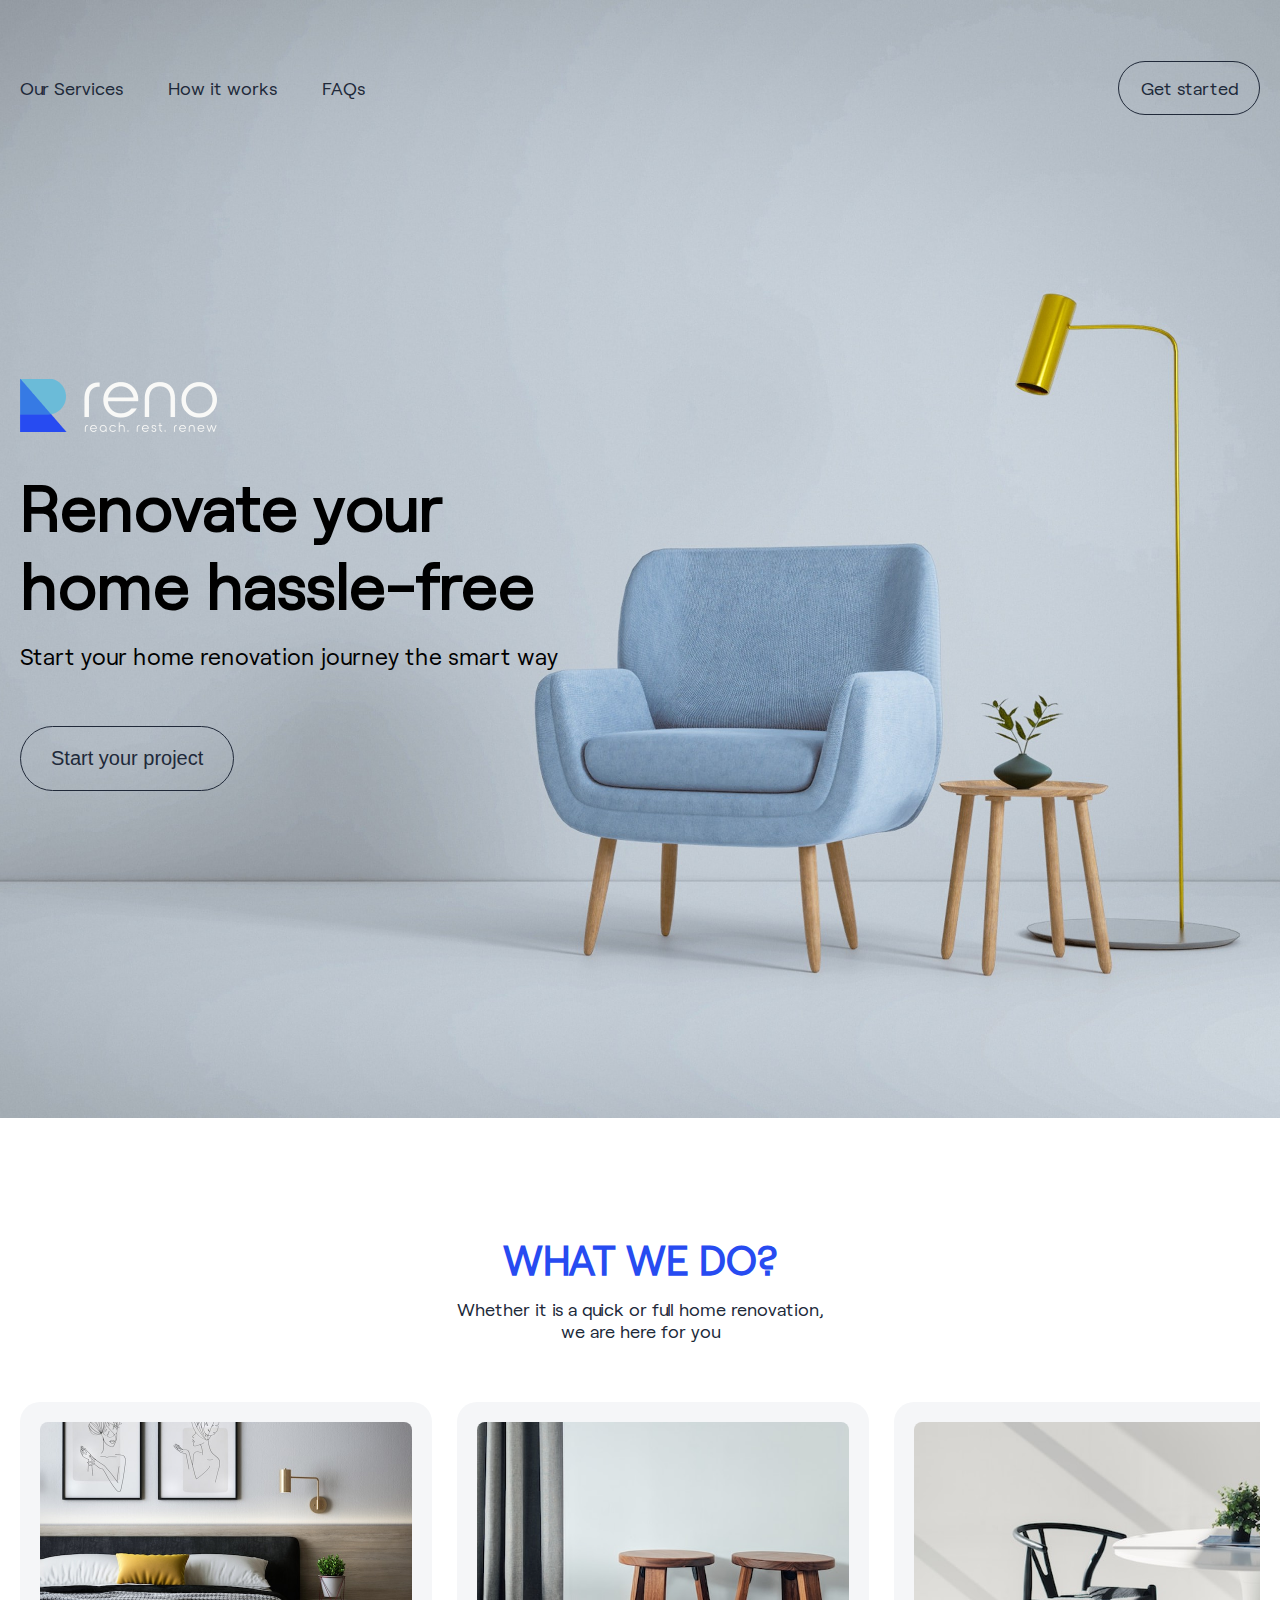
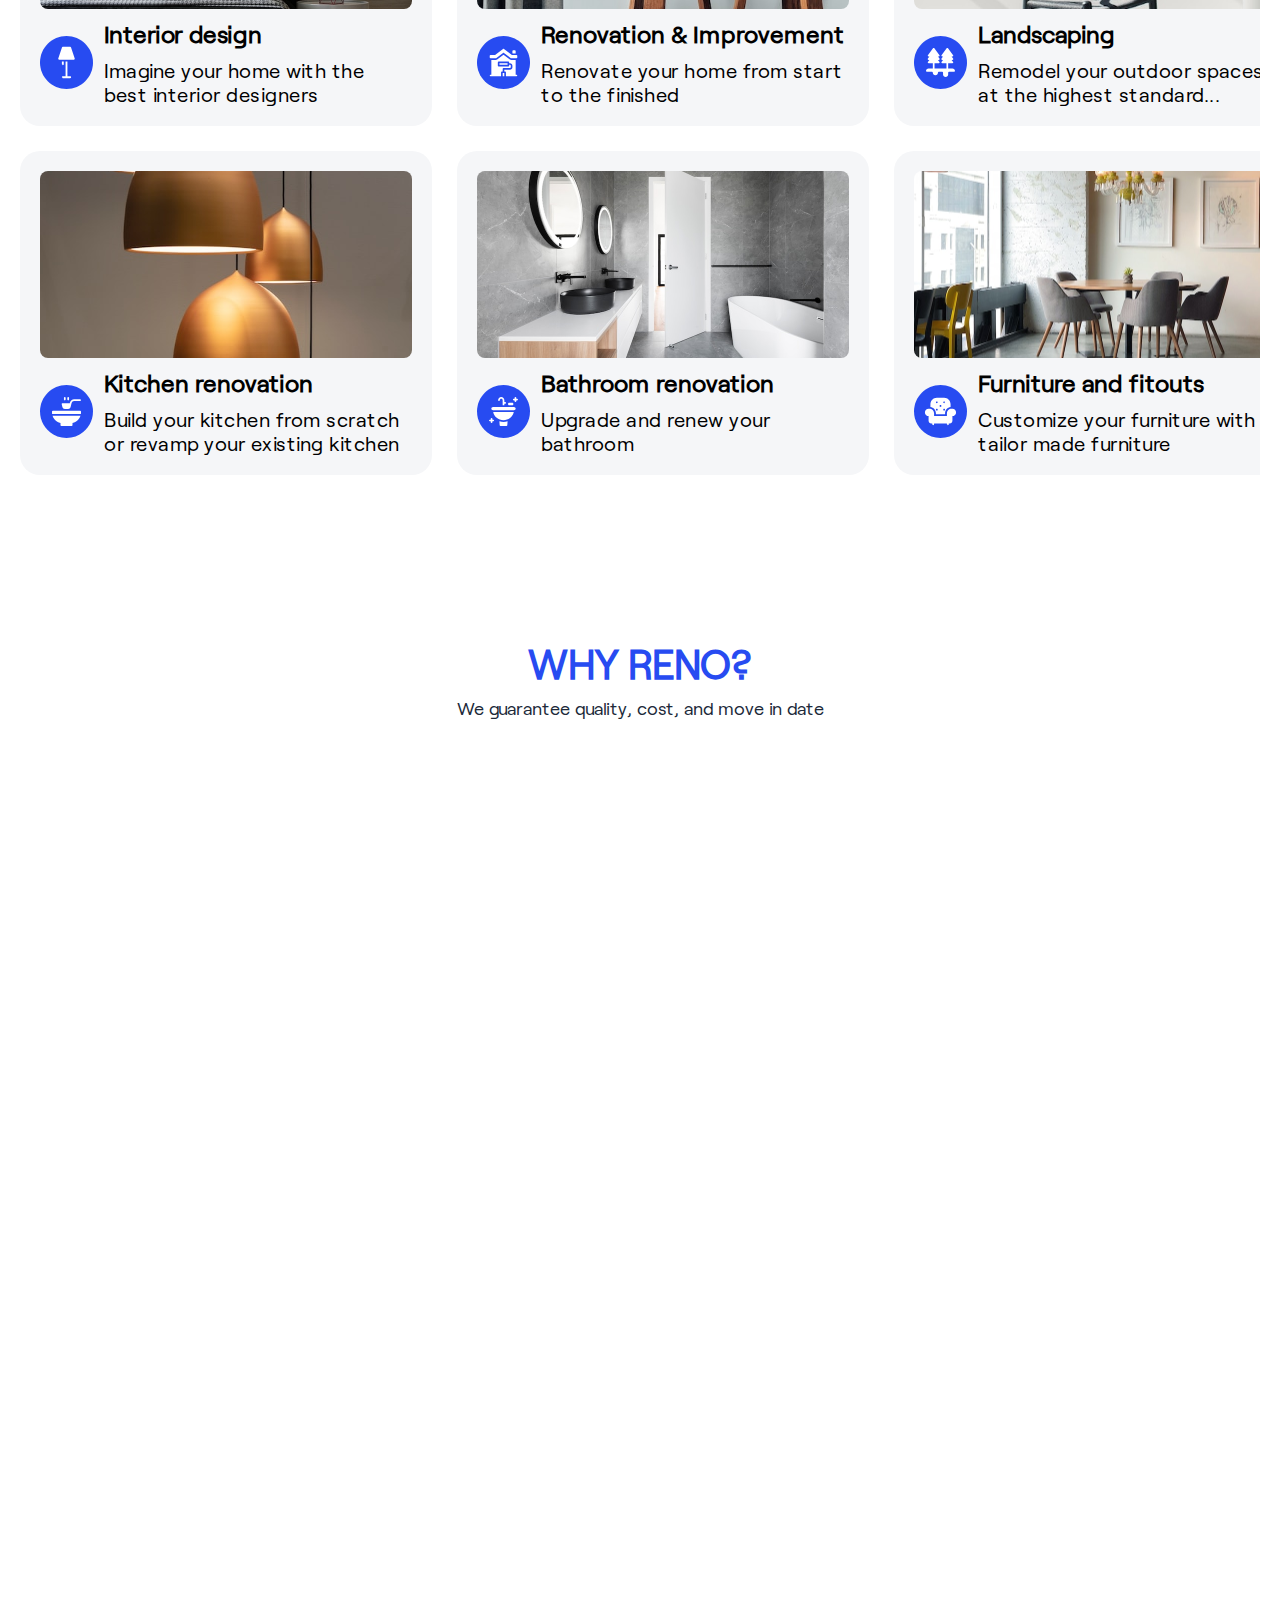
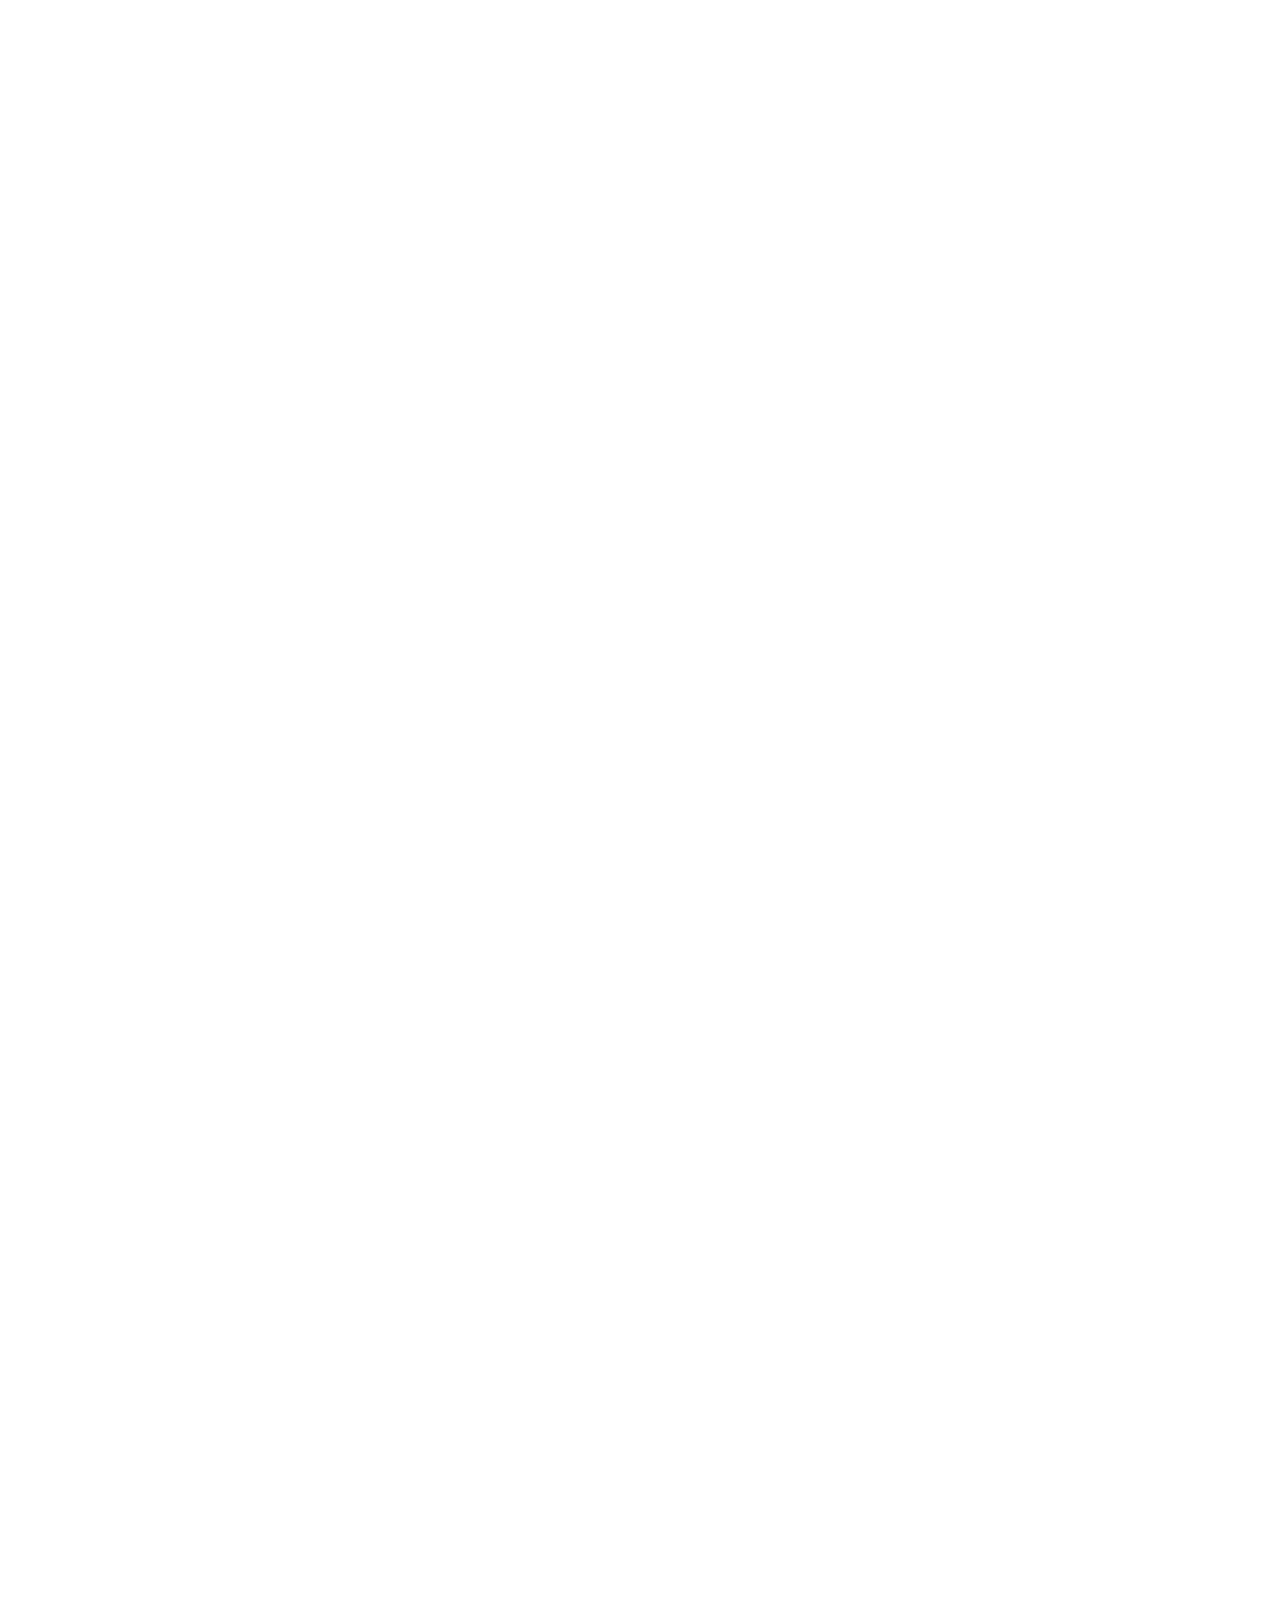
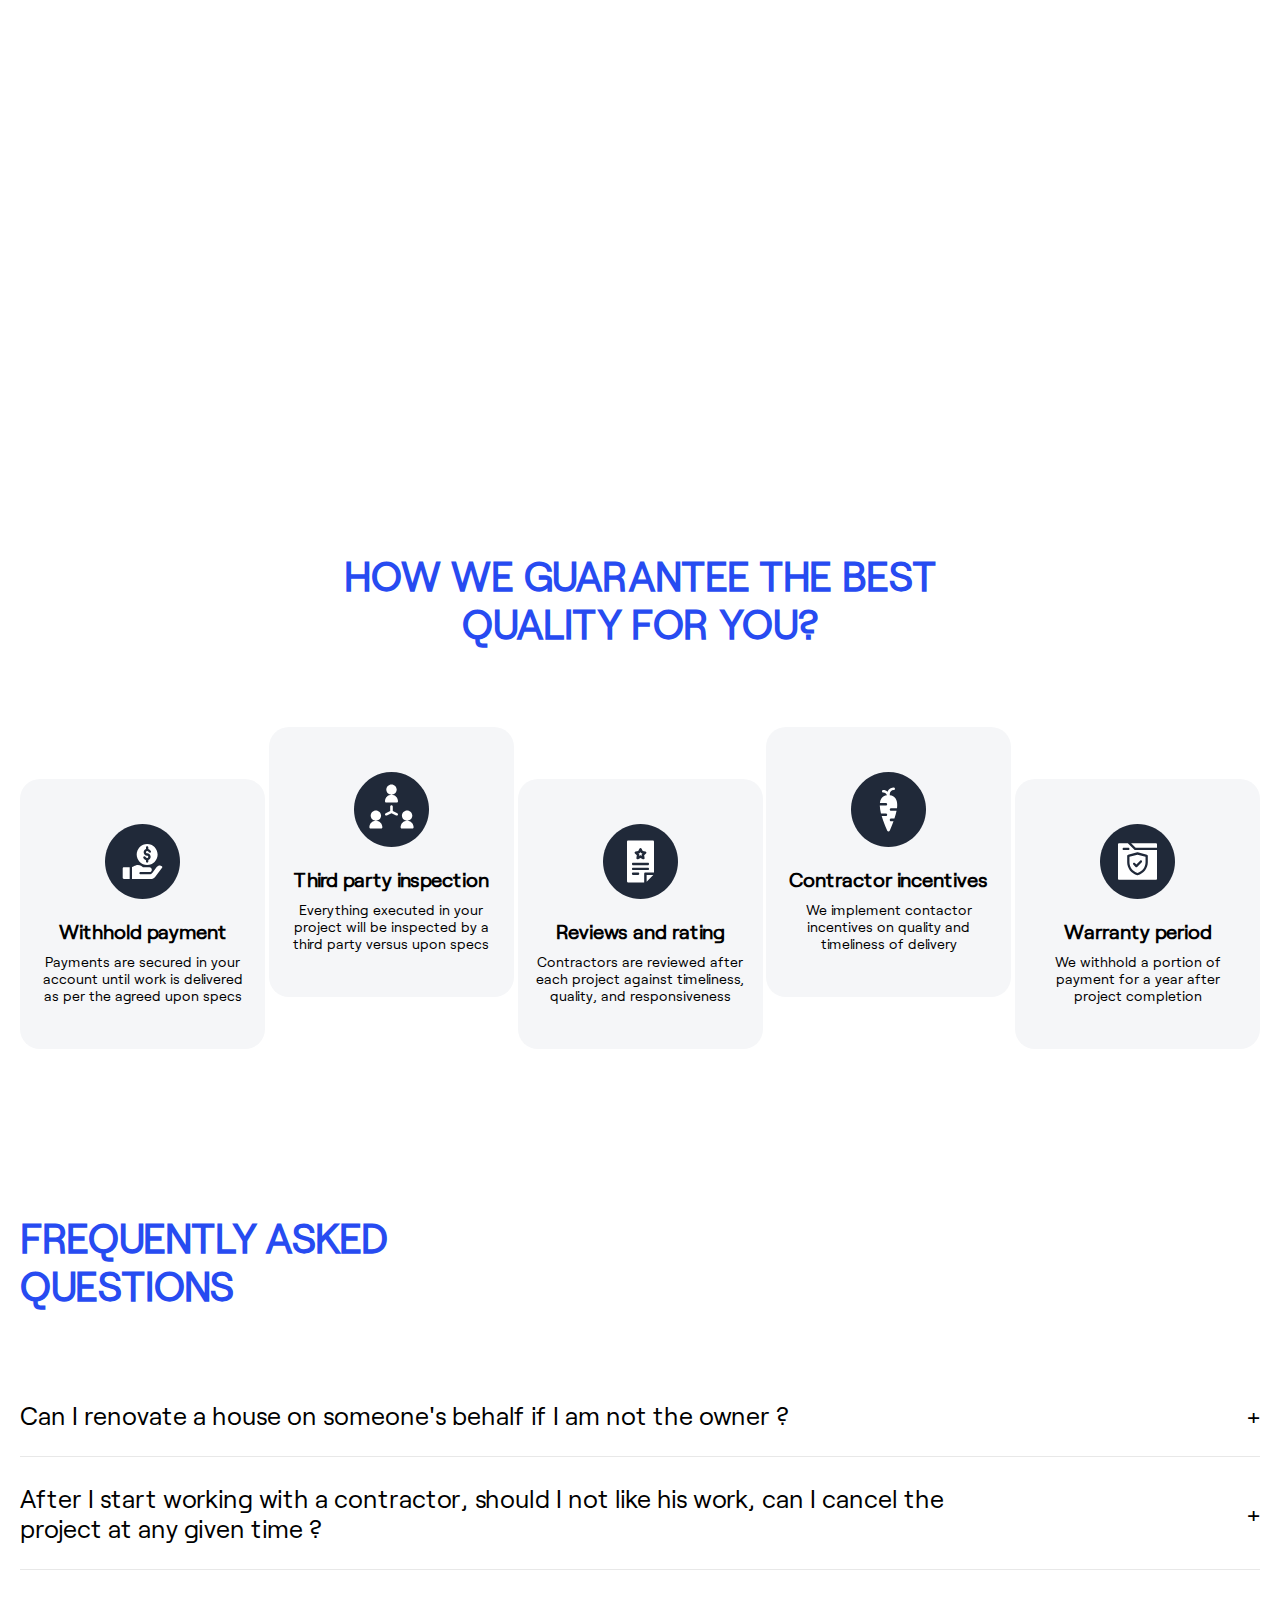
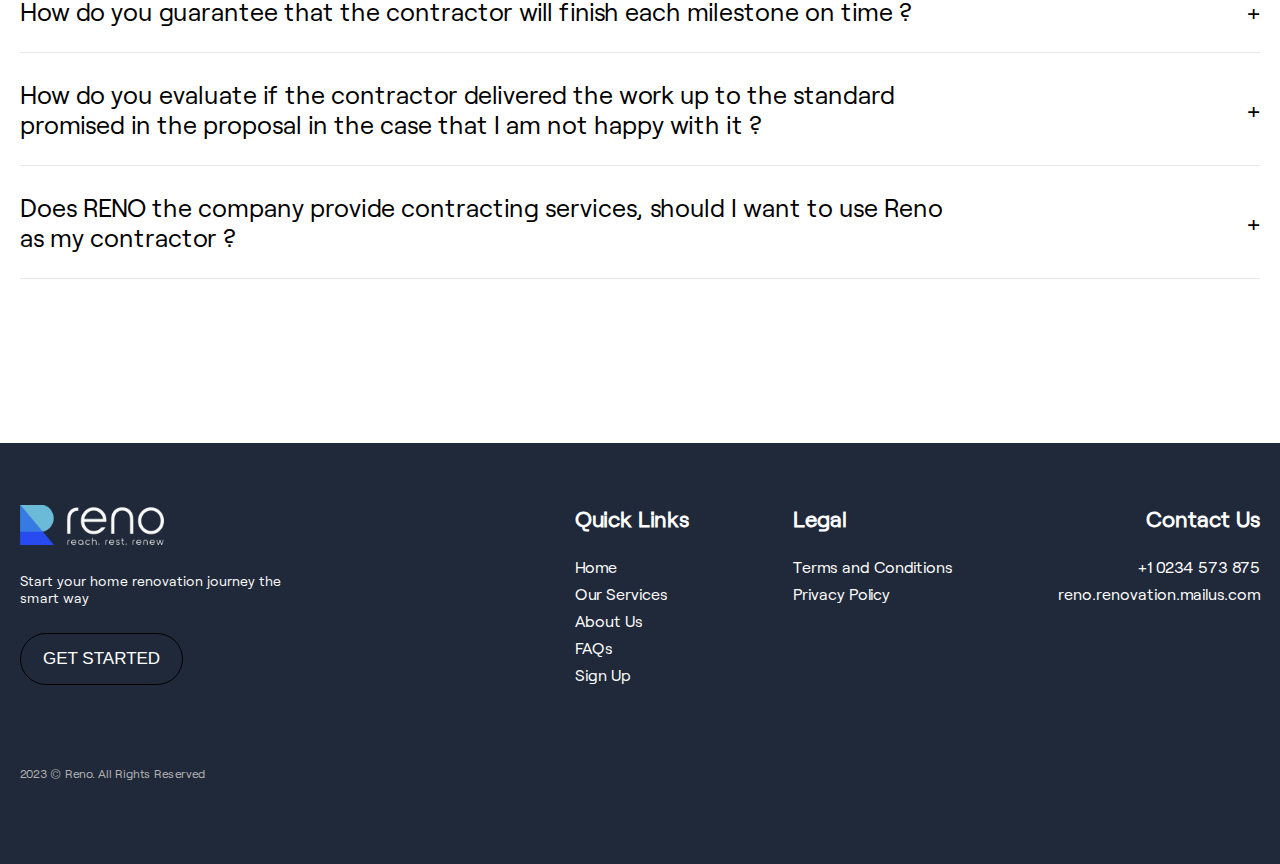
==== commit 11b8aed4: "commit popup" ====
--- a/index.html
+++ b/index.html
@@ -10,6 +10,135 @@
     <link rel="stylesheet" href="css/swiper.css">
 </head>
 <body>
+    <div class="popup">
+        <button class="popup-close"></button>
+        <div class="popup-content">
+            <h3 class="popup-content__title">
+                I am looking for
+            </h3>
+            <div class="popup-content__block">
+                <div class="popup-content__block_service service-one">
+                    <img src="images/popup1.png" alt="" class="service_img">
+                    <div class="popup-content__block_service_description">
+                        Interior design
+                    </div>
+                </div>
+                <div class="popup-content__block_service">
+                    <img src="images/popup2.png" alt="" class="service_img">
+                    <div class="popup-content__block_service_description">
+                        Kitchen
+                    </div>
+                </div>
+                <div class="popup-content__block_service">
+                    <img src="images/popup3.jpg" alt="" class="service_img">
+                    <div class="popup-content__block_service_description">
+                        Home renovation
+                    </div>
+                </div>
+                <div class="popup-content__block_service">
+                    <img src="images/popup4.jpg" alt="" class="service_img">
+                    <div class="popup-content__block_service_description">
+                        Furniture/fitouts
+                    </div>
+                </div>
+                <div class="popup-content__block_service">
+                    <img src="images/popup5.png" alt="" class="service_img">
+                    <div class="popup-content__block_service_description">
+                        Bathroom
+                    </div>
+                </div>
+                <div class="popup-content__block_service">
+                    <img src="images/popup6.jpg" alt="" class="service_img">
+                    <div class="popup-content__block_service_description">
+                        Landscaping
+                    </div>
+                </div>
+            </div>
+            <form action="" method="post">
+                <div class="form-wrapper">
+                    <label for="project">Project start date</label>
+                    <input id="project" name="text" type="text">
+                </div>
+                <div class="form-wrapper">
+                    <label for="community">Community</label>
+                    <input id="community" name="text" type="text">
+                </div>
+                <label for="email">Email address</label>
+                <input id="email" name="email" type="text" placeholder="marcmourad_88@hotmail.com">
+                <label for="phone">Phone number</label>
+                <input id="phone" name="phone" type="text" placeholder="+971">
+                <input type="submit" class="form-btn" value="Submit now">
+            </form>
+        </div>
+    </div>
+    <div class="mobile-popup">
+        <div class="mobile-close mobile-popup-close">
+            <svg width="10" height="16" viewBox="0 0 10 16" fill="none" xmlns="http://www.w3.org/2000/svg">
+                <path d="M8.87646 14.4069L1.27291 8.07667L8.87646 1.74646" stroke="#202939" stroke-width="1.5" stroke-linecap="round" stroke-linejoin="round"/>
+            </svg>
+        </div>
+        <a href="#" class="mobile-menu__logo">
+
+        </a>
+        <div class="mobile-popup-content">
+            <h3 class="mobile-popup-content__title">
+                I am looking for
+            </h3>
+            <div class="mobile-popup-content__block">
+                <div class="mobile-popup-content__block_service service-one">
+                    <img src="images/popup1.png" alt="" class="mobile-service_img">
+                    <div class="mobile-popup-content__block_service_description">
+                        Interior design
+                    </div>
+                </div>
+                <div class="mobile-popup-content__block_service">
+                    <img src="images/popup2.png" alt="" class="mobile-service_img">
+                    <div class="mobile-popup-content__block_service_description">
+                        Kitchen
+                    </div>
+                </div>
+                <div class="mobile-popup-content__block_service">
+                    <img src="images/popup3.jpg" alt="" class="mobile-service_img">
+                    <div class="mobile-popup-content__block_service_description">
+                        Home renovation
+                    </div>
+                </div>
+                <div class="mobile-popup-content__block_service">
+                    <img src="images/popup4.jpg" alt="" class="mobile-service_img">
+                    <div class="mobile-popup-content__block_service_description">
+                        Furniture/fitouts
+                    </div>
+                </div>
+                <div class="mobile-popup-content__block_service">
+                    <img src="images/popup5.png" alt="" class="mobile-service_img">
+                    <div class="mobile-popup-content__block_service_description">
+                        Bathroom
+                    </div>
+                </div>
+                <div class="mobile-popup-content__block_service">
+                    <img src="images/popup6.jpg" alt="" class="mobile-service_img">
+                    <div class="mobile-popup-content__block_service_description">
+                        Landscaping
+                    </div>
+                </div>
+            </div>
+            <form action="" method="post">
+                <div class="form-wrapper">
+                    <label for="project">Looking to start</label>
+                    <input id="project" name="text" type="text">
+                </div>
+                <div class="form-wrapper">
+                    <label for="community">Community</label>
+                    <input id="community" name="text" type="text">
+                </div>
+                <label for="email">Email address</label>
+                <input id="email" name="email" type="text" placeholder="marcmourad_88@hotmail.com">
+                <label for="phone">Phone number</label>
+                <input id="phone" name="phone" type="text" placeholder="+971">
+                <input type="submit" class="form-btn" value="Submit now">
+            </form>
+        </div>
+    </div>
     <header class="header" id="header">
         <div class="nav">
             <div class="container">
@@ -31,9 +160,9 @@
                             </a>
                         </li>
                     </ul>
-                    <a href="#" class="menu__button">
+                    <div class="menu__button form">
                         Get started
-                    </a>
+                    </div>
                 </div>
                 <div class="mobile">
                     <button class="mobile-btn">
@@ -43,18 +172,42 @@
                     </button>
                 </div>
             </div>
+            <div class="mobile-menu">
+                <div class="mobile-close">
+                    <svg width="10" height="16" viewBox="0 0 10 16" fill="none" xmlns="http://www.w3.org/2000/svg">
+                        <path d="M8.87646 14.4069L1.27291 8.07667L8.87646 1.74646" stroke="#202939" stroke-width="1.5" stroke-linecap="round" stroke-linejoin="round"/>
+                    </svg>
+                </div>
+                <a href="#" class="mobile-menu__logo">
+
+                </a>
+                <ul class="mobile-menu__list">
+                    <li class="mobile-menu__item">
+                        <a href="#">Our Services</a>
+                    </li>
+                    <li class="mobile-menu__item">
+                        <a href="#">How it works</a>
+                    </li>
+                    <li class="mobile-menu__item">
+                        <a href="#">FAQs</a>
+                    </li>
+                </ul>
+                <button class="mobile-menu__btn mobile-form">
+                    Get started
+                </button>
+            </div>
         </div>
         <div class="content">
             <div class="container">
                 <div class="row">
-                    <a class="content__logo"></a>
+                    <a href="" class="content__logo"></a>
                     <h1 class="content__title">Renovate your home hassle-free</h1>
                     <p class="content__description">
                         Start your home renovation journey the smart way
                     </p>
-                    <a class="content__btn">
+                    <button class="content__btn form mobile-form">
                         Start your project
-                    </a>
+                    </button>
                 </div>
             </div>
         </div>
@@ -613,9 +766,9 @@
                     <p class="footer__block_text">
                         Start your home renovation journey the smart way
                     </p>
-                    <a href="#" class="footer__block_btn">
+                    <button class="footer__block_btn form mobile-form">
                         Get started
-                    </a>
+                    </button>
                 </div>
                 <div class="footer__block">
                     <h4 class="footer__block_title">Quick Links</h4>
@@ -683,6 +836,7 @@
             </span>
         </div>
     </footer>
+    <script src="js/jquery-3.6.3.min.js"></script>
     <script src="js/swiper.js"></script>
     <script src="js/main.js"></script>
 </body>
--- a/css/main.css
+++ b/css/main.css
@@ -8,7 +8,11 @@
   padding: 0;
   font-family: "Roobert", sans-serif;
   font-size: 18px;
-  overflowX: hidden;
+  overflowx: hidden;
+}
+body.nobody {
+  overflow-y: hidden;
+  height: 100vh;
 }
 
 h1, h2, h3, h4, h5, h6 {
@@ -269,6 +273,8 @@
   -webkit-transition: all 0.5s ease;
   -o-transition: all 0.5s ease;
   transition: all 0.5s ease;
+  background: none;
+  font-size: 20px;
 }
 @media screen and (max-width: 576px) {
   .content__btn {
@@ -1122,6 +1128,8 @@
   border-radius: 100px;
   text-transform: uppercase;
   margin-bottom: 81px;
+  font-size: 17px;
+  background: none;
   color: #ffffff;
   -webkit-transition: all 0.5s ease;
   -o-transition: all 0.5s ease;
@@ -1242,6 +1250,13 @@
           transform: translateX(20%);
   opacity: 1;
 }
+@media screen and (max-width: 992px) {
+  .argument__block:nth-child(2).active {
+    -webkit-transform: translateX(0);
+        -ms-transform: translateX(0);
+            transform: translateX(0);
+  }
+}
 .argument__block:nth-child(3) {
   -webkit-transform: translateX(-120%);
       -ms-transform: translateX(-120%);
@@ -1265,4 +1280,311 @@
       -ms-transform: translateX(20%);
           transform: translateX(20%);
   opacity: 1;
+}
+@media screen and (max-width: 992px) {
+  .argument__block:last-of-type.active {
+    -webkit-transform: translateX(0);
+        -ms-transform: translateX(0);
+            transform: translateX(0);
+  }
+}
+
+.mobile {
+  overflowx: hidden;
+}
+.mobile-close {
+  cursor: pointer;
+}
+.mobile-menu {
+  position: fixed;
+  z-index: 50;
+  top: 0;
+  width: 100vw;
+  height: 100vh;
+  background: #FEFEFF;
+  padding: 30px 35px;
+  -webkit-transform: translateX(-100%);
+      -ms-transform: translateX(-100%);
+          transform: translateX(-100%);
+  -webkit-transition: all 0.5s ease;
+  -o-transition: all 0.5s ease;
+  transition: all 0.5s ease;
+}
+.mobile-menu.active {
+  -webkit-transform: translateX(0);
+      -ms-transform: translateX(0);
+          transform: translateX(0);
+}
+.mobile-menu__logo {
+  display: block;
+  background: url("../images/mlogo.png") no-repeat center center/119px;
+  width: 119px;
+  height: 32px;
+  margin-top: 15px;
+}
+.mobile-menu__list {
+  padding-left: 30px;
+  margin-top: 86px;
+}
+.mobile-menu__list li a {
+  font-size: 30px;
+  color: #202939;
+}
+.mobile-menu__list li {
+  margin-bottom: 72px;
+}
+.mobile-menu__btn {
+  padding: 24px 42px;
+  border-radius: 100px;
+  border: none;
+  background: #274BF1;
+  font-size: 23px;
+  color: #FFFFFF;
+}
+
+.popup {
+  position: fixed;
+  width: 753px;
+  height: 850px;
+  background: #FEFEFF;
+  bottom: 150%;
+  right: 50%;
+  -webkit-transform: translate(50%, 50%);
+      -ms-transform: translate(50%, 50%);
+          transform: translate(50%, 50%);
+  border-radius: 10px;
+  padding: 60px 60px;
+  -webkit-transition: all 0.5s ease;
+  -o-transition: all 0.5s ease;
+  transition: all 0.5s ease;
+}
+@media screen and (max-width: 768px) {
+  .popup {
+    display: none;
+  }
+}
+.popup.active {
+  bottom: 50%;
+}
+.popup-close {
+  position: absolute;
+  top: 3%;
+  right: 3%;
+  border: none;
+  width: 36px;
+  height: 36px;
+  background: url("../images/closep.svg") no-repeat center center/36px;
+}
+.popup-content__title {
+  font-size: 25px;
+  text-align: center;
+  margin-bottom: 30px;
+}
+.popup-content__block {
+  display: grid;
+  grid-template: repeat(2, auto)/repeat(3, auto);
+  grid-gap: 13px 43px;
+  margin-bottom: 20px;
+}
+.popup-content__block_service {
+  width: 182px;
+  height: 173px;
+  overflow: hidden;
+  position: relative;
+  border-radius: 10px;
+  cursor: pointer;
+}
+.popup-content__block_service_description {
+  background: #000000;
+  color: #ffffff;
+  font-size: 18px;
+  position: absolute;
+  bottom: 0;
+  width: 100%;
+  padding: 10px 14px;
+}
+
+.service_img {
+  position: absolute;
+  width: 235px;
+  height: 224px;
+  -o-object-fit: cover;
+     object-fit: cover;
+  -webkit-transition: all 0.5s ease;
+  -o-transition: all 0.5s ease;
+  transition: all 0.5s ease;
+}
+
+form label {
+  font-size: 18px;
+}
+form input {
+  font-size: 17px;
+  border-radius: 7px;
+  padding: 9px 16px;
+  border: 1px solid #DBDBDB;
+}
+
+input#email {
+  margin-bottom: 20px;
+}
+
+input#phone {
+  margin-bottom: 27px;
+}
+
+input#project, input#community {
+  width: 298px;
+  padding: 9px 16px;
+}
+
+input#email, input#phone {
+  border: none;
+  background: #F8F8F8;
+  width: 100%;
+  padding: 9px 16px;
+}
+
+.form-wrapper {
+  display: -webkit-box;
+  display: -ms-flexbox;
+  display: flex;
+  -webkit-box-pack: justify;
+      -ms-flex-pack: justify;
+          justify-content: space-between;
+  -webkit-box-align: center;
+      -ms-flex-align: center;
+          align-items: center;
+  margin-bottom: 12px;
+}
+
+input.form-btn {
+  border-radius: 9px;
+  padding: 17px 116px;
+  background: #274BF1;
+  color: #FFFFFF;
+  font-size: 19px;
+  display: block;
+  margin: 0 auto;
+}
+
+.mobile-popup {
+  display: none;
+  position: absolute;
+  width: 100vw;
+  height: 100vh;
+  overflow-y: scroll;
+  background: #FEFEFF;
+  z-index: 51;
+  -webkit-transform: translateX(-100%);
+      -ms-transform: translateX(-100%);
+          transform: translateX(-100%);
+  padding: 41px 22px;
+  -webkit-transition: all 0.5s ease;
+  -o-transition: all 0.5s ease;
+  transition: all 0.5s ease;
+}
+@media screen and (max-width: 768px) {
+  .mobile-popup {
+    display: block;
+  }
+}
+.mobile-popup.active {
+  -webkit-transform: translateX(0);
+      -ms-transform: translateX(0);
+          transform: translateX(0);
+}
+.mobile-popup-content__title {
+  display: block;
+  font-size: 23px;
+  text-align: center;
+  margin-bottom: 30px;
+  margin-top: 20px;
+}
+.mobile-popup-content__block {
+  display: grid;
+  grid-template: repeat(3, auto)/repeat(2, auto);
+  grid-gap: 8px 24px;
+  margin-bottom: 20px;
+}
+.mobile-popup-content__block_service {
+  width: 153px;
+  height: 150px;
+  overflow: hidden;
+  position: relative;
+  border-radius: 10px;
+  cursor: pointer;
+}
+.mobile-popup-content__block_service_description {
+  background: #000000;
+  color: #ffffff;
+  font-size: 18px;
+  position: absolute;
+  bottom: 0;
+  width: 100%;
+  padding: 10px 14px;
+}
+
+.mobile-service_img {
+  position: absolute;
+  width: 198px;
+  height: 189px;
+  -o-object-fit: cover;
+     object-fit: cover;
+  -webkit-transition: all 0.5s ease;
+  -o-transition: all 0.5s ease;
+  transition: all 0.5s ease;
+}
+
+.mobile-popup form label {
+  font-size: 17px;
+}
+.mobile-popup form input {
+  font-size: 16px;
+  border-radius: 7px;
+  padding: 9px 16px;
+  border: 1px solid #DBDBDB;
+}
+
+.mobile-popup input#email {
+  margin-bottom: 20px;
+}
+
+.mobile-popup input#phone {
+  margin-bottom: 27px;
+}
+
+.mobile-popup input#project, input#community {
+  width: 171px;
+  padding: 9px 16px;
+}
+
+.mobile-popup input#email, input#phone {
+  border: none;
+  background: #F8F8F8;
+  width: 100%;
+  padding: 9px 16px;
+}
+
+.mobile-popup .form-wrapper {
+  display: -webkit-box;
+  display: -ms-flexbox;
+  display: flex;
+  -webkit-box-pack: justify;
+      -ms-flex-pack: justify;
+          justify-content: space-between;
+  -webkit-box-align: center;
+      -ms-flex-align: center;
+          align-items: center;
+  margin-bottom: 12px;
+}
+
+.mobile-popup input.form-btn {
+  border-radius: 9px;
+  padding: 17px 116px;
+  background: #274BF1;
+  color: #FFFFFF;
+  font-size: 19px;
+  display: block;
+  margin: 0 auto;
 }/*# sourceMappingURL=main.css.map */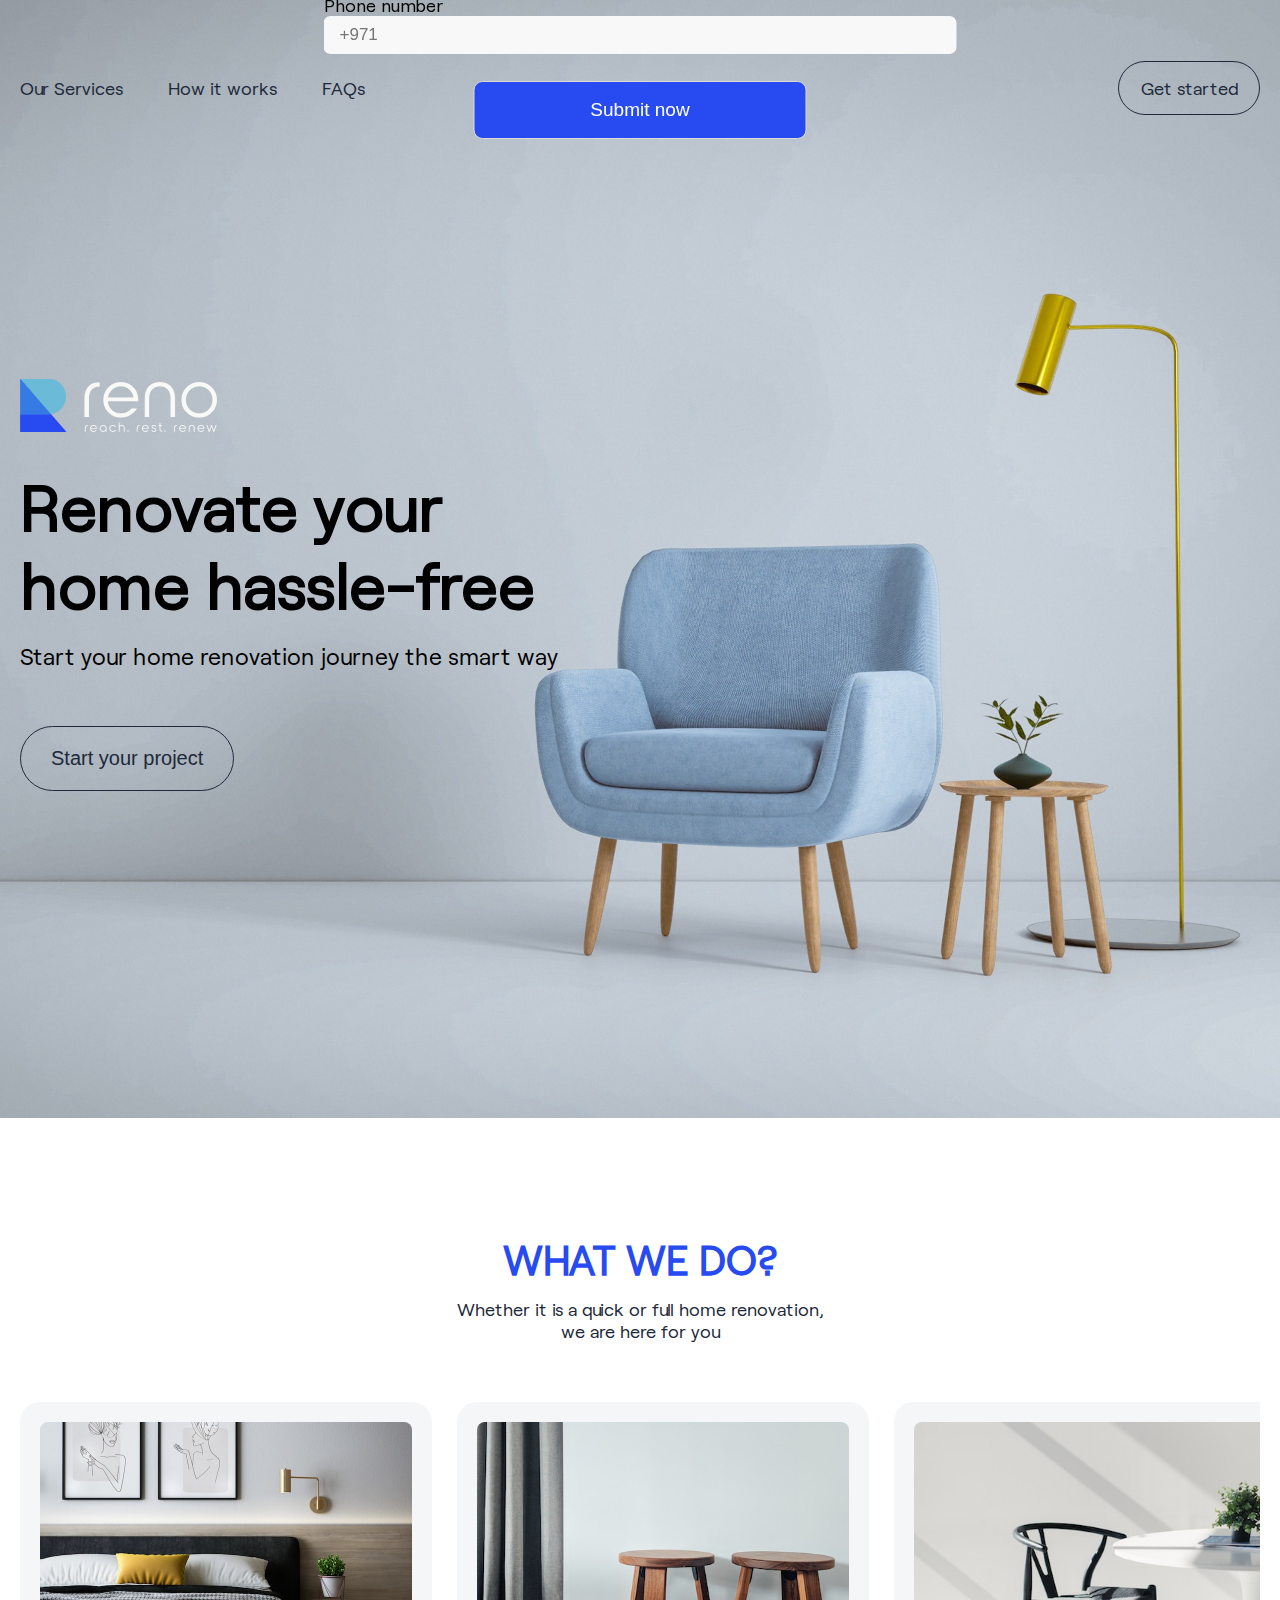
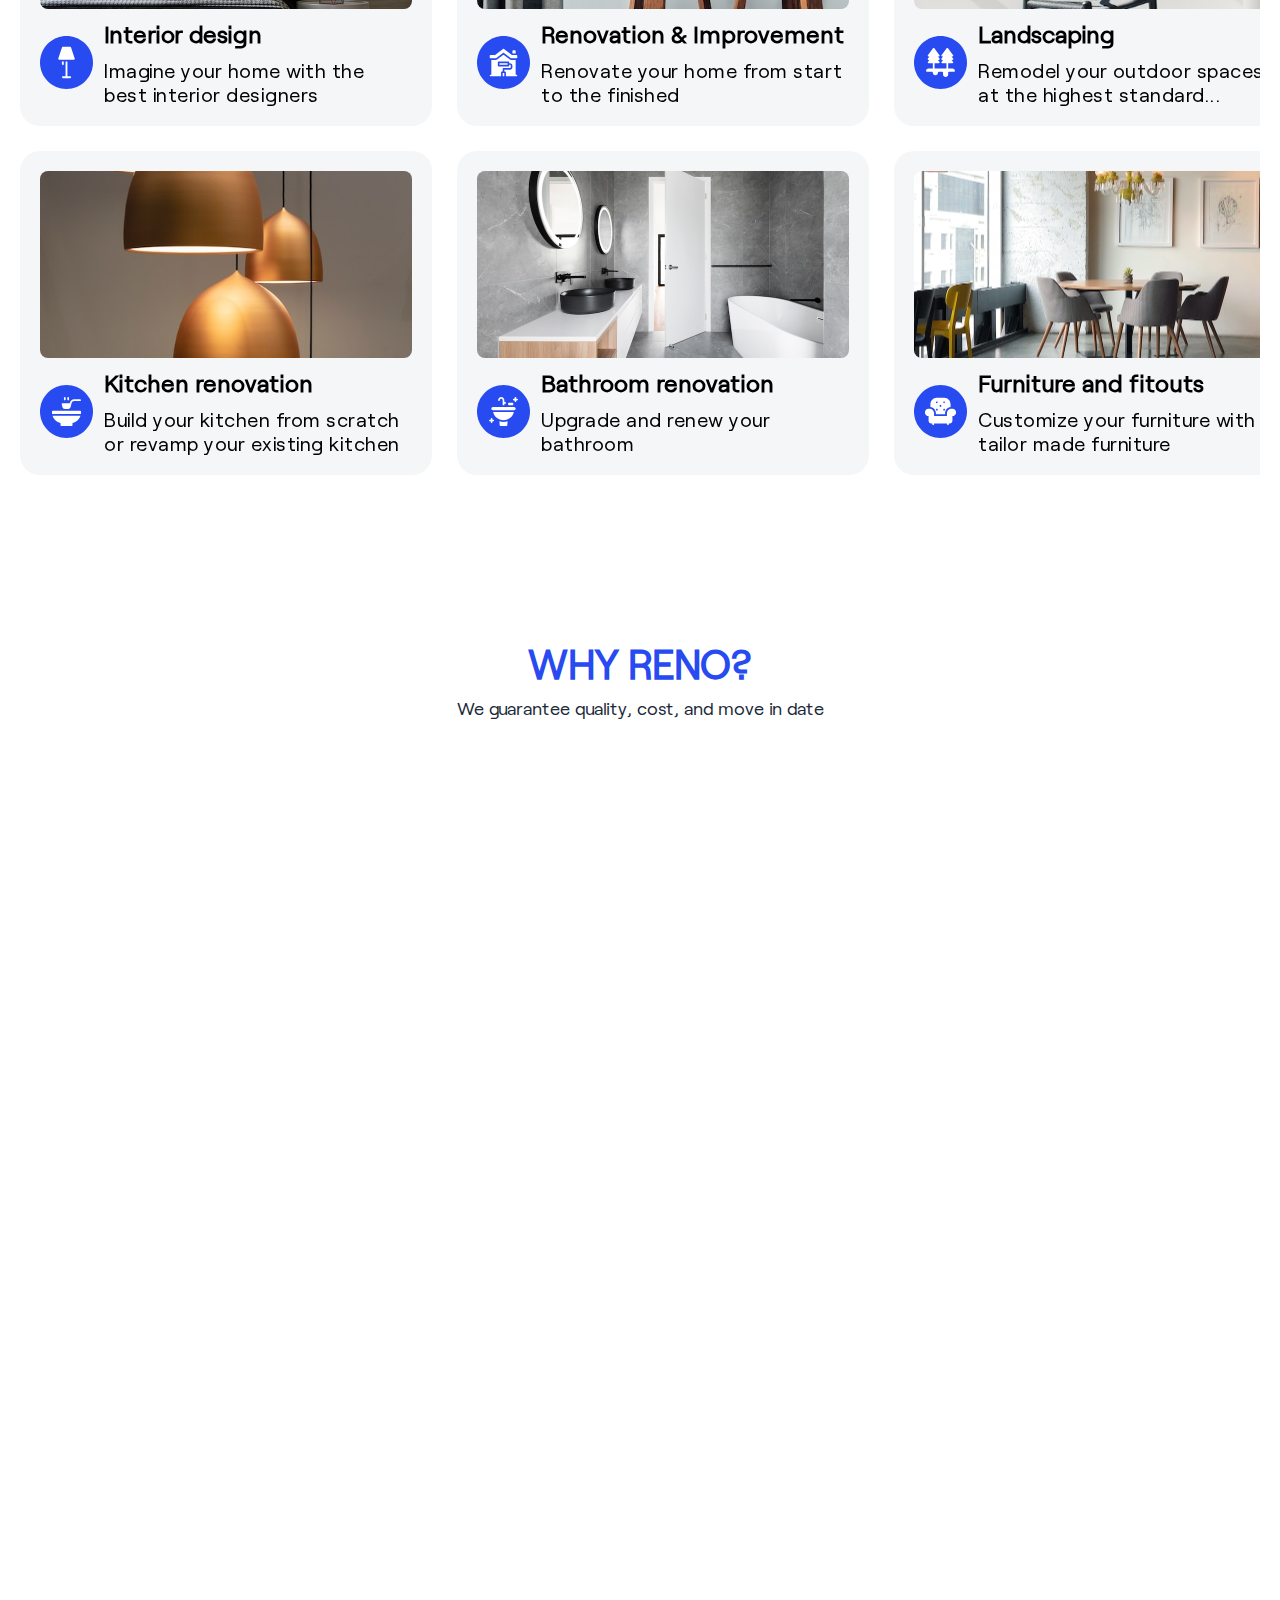
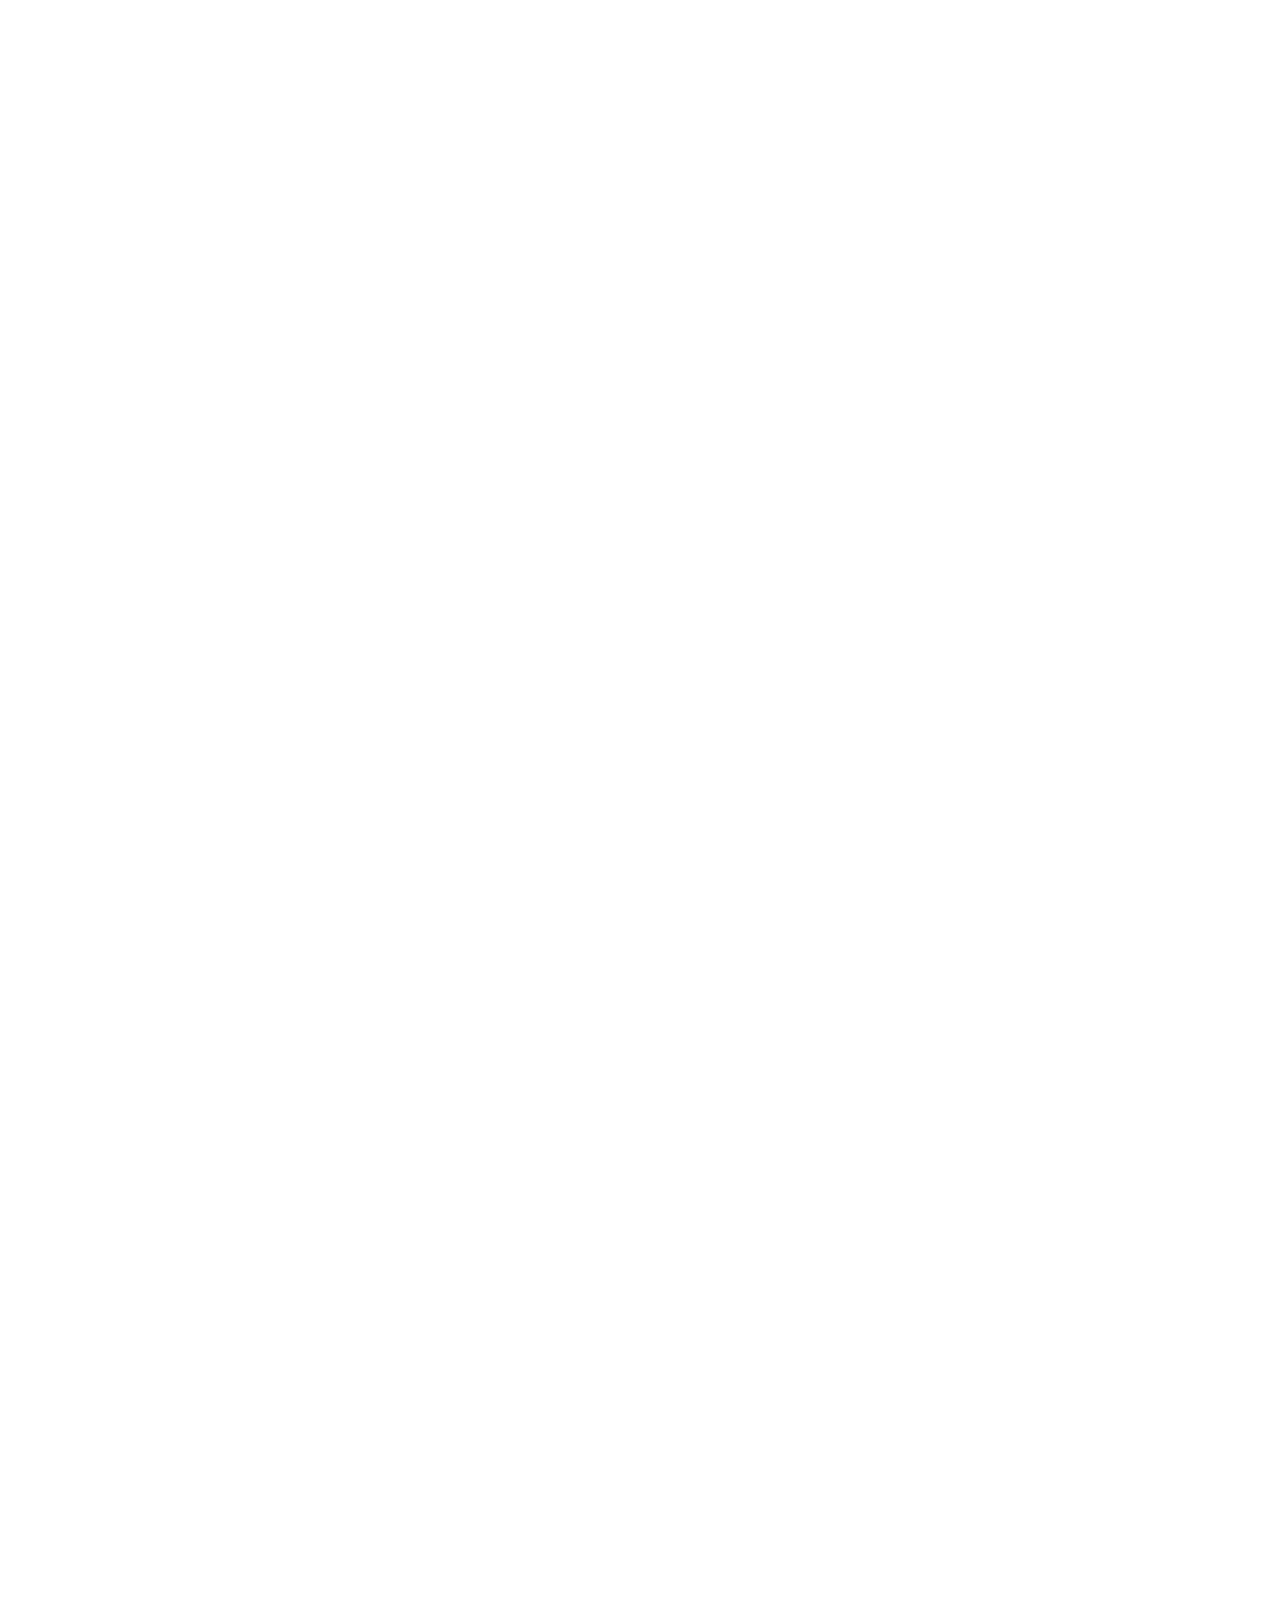
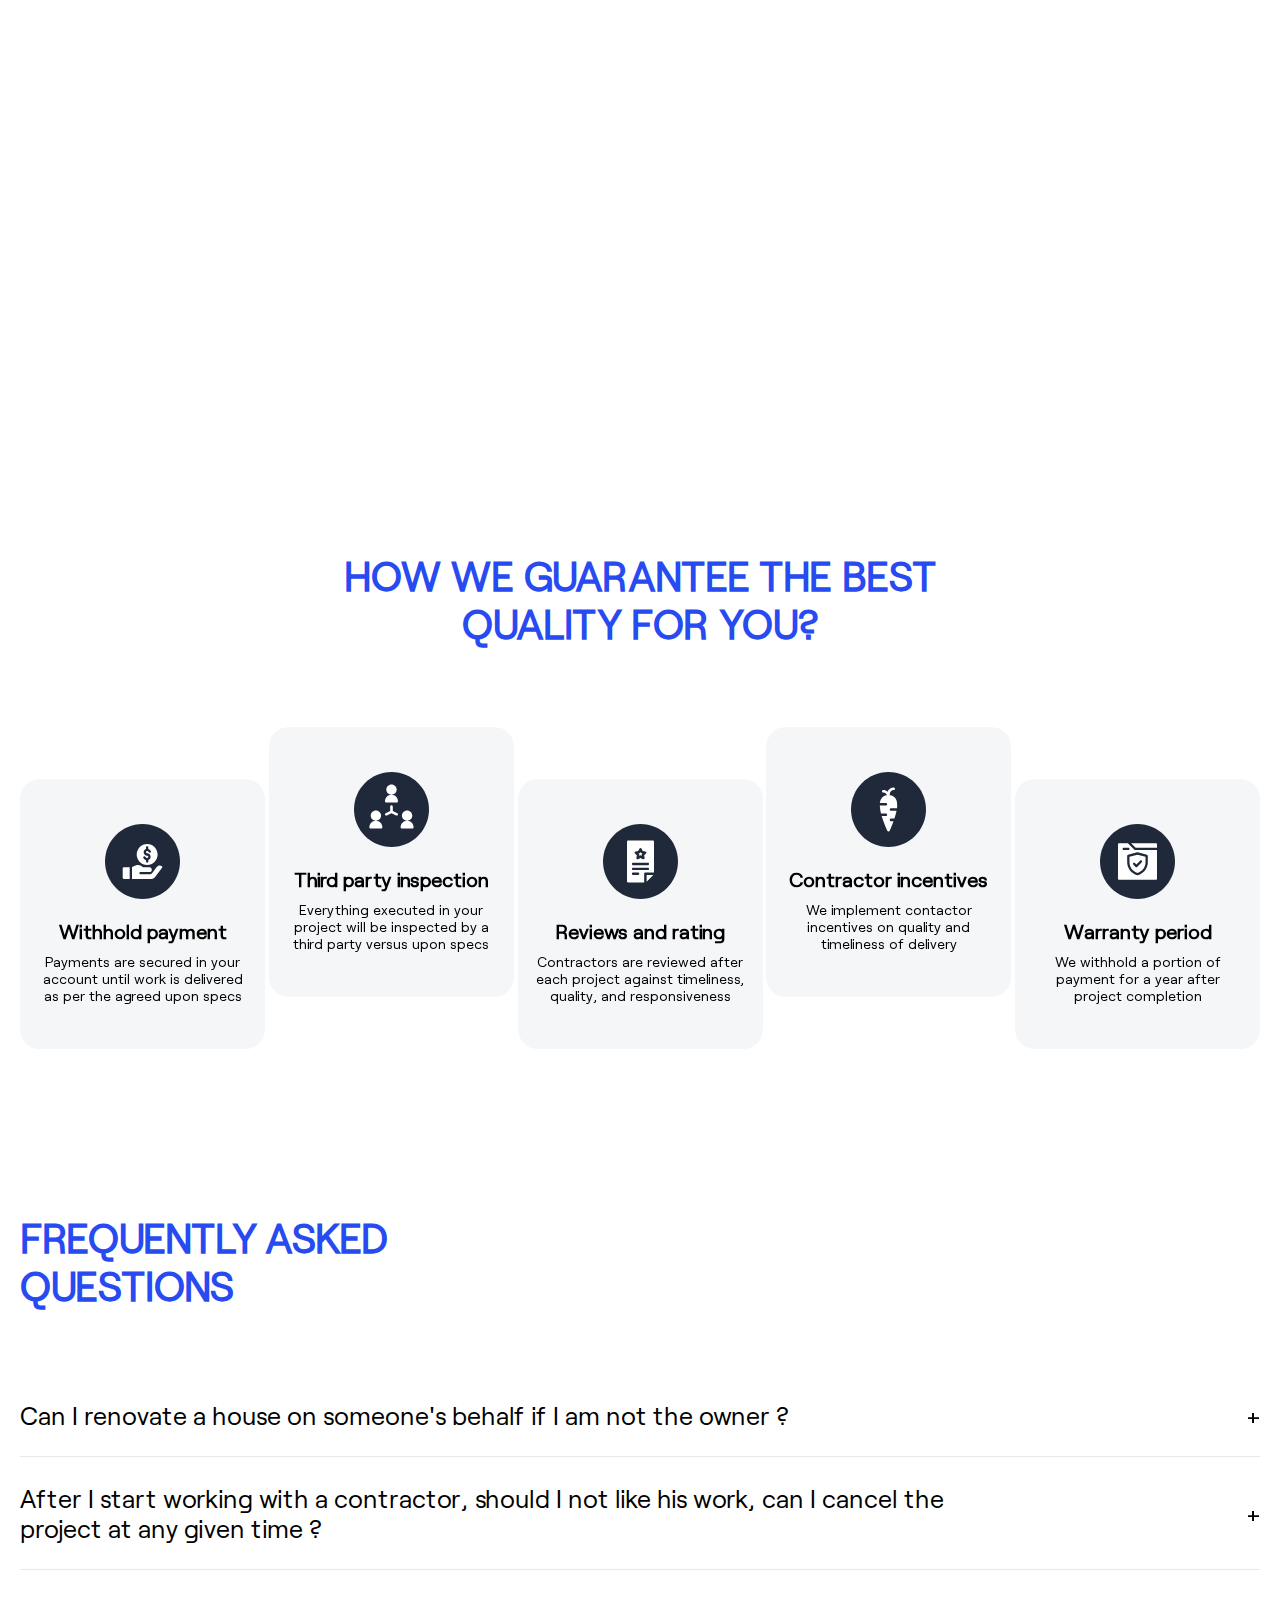
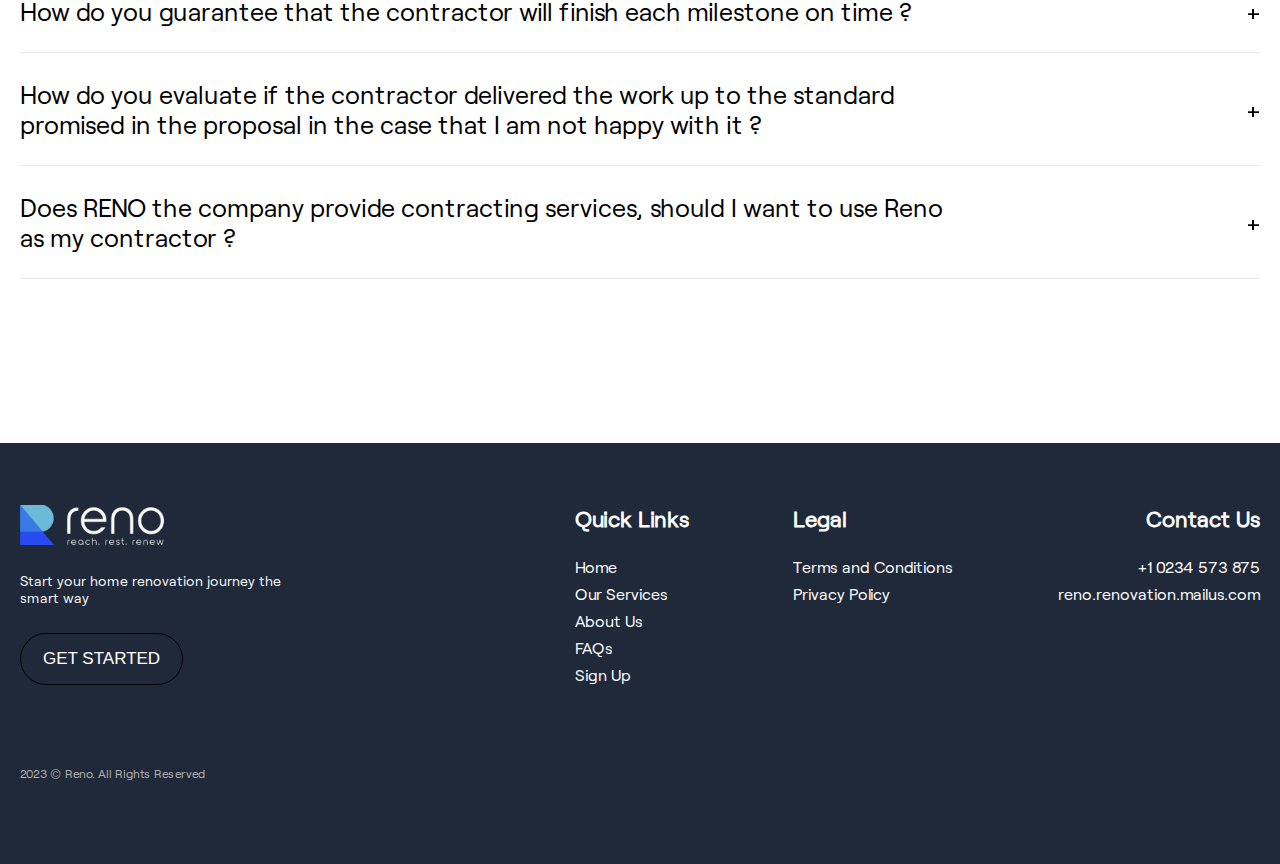
==== commit af49e87a: "commit changes" ====
--- a/index.html
+++ b/index.html
@@ -17,6 +17,11 @@
                 I am looking for
             </h3>
             <div class="popup-content__block">
+                <select class="image-picker show-html">
+                    <option data-img-src="http://placekitten.com/300/200" value="1">Cute Kitten 1</option>
+                    <option data-img-src="http://placekitten.com/150/200" value="2">Cute Kitten 2</option>
+                    <option data-img-src="http://placekitten.com/400/200" value="3">Cute Kitten 3</option>
+                </select>
                 <div class="popup-content__block_service service-one">
                     <img src="images/popup1.png" alt="" class="service_img">
                     <div class="popup-content__block_service_description">
--- a/css/main.css
+++ b/css/main.css
@@ -1470,7 +1470,7 @@
 
 .mobile-popup {
   display: none;
-  position: absolute;
+  position: fixed;
   width: 100vw;
   height: 100vh;
   overflow-y: scroll;
@@ -1506,6 +1506,9 @@
   grid-template: repeat(3, auto)/repeat(2, auto);
   grid-gap: 8px 24px;
   margin-bottom: 20px;
+  -webkit-box-pack: center;
+      -ms-flex-pack: center;
+          justify-content: center;
 }
 .mobile-popup-content__block_service {
   width: 153px;
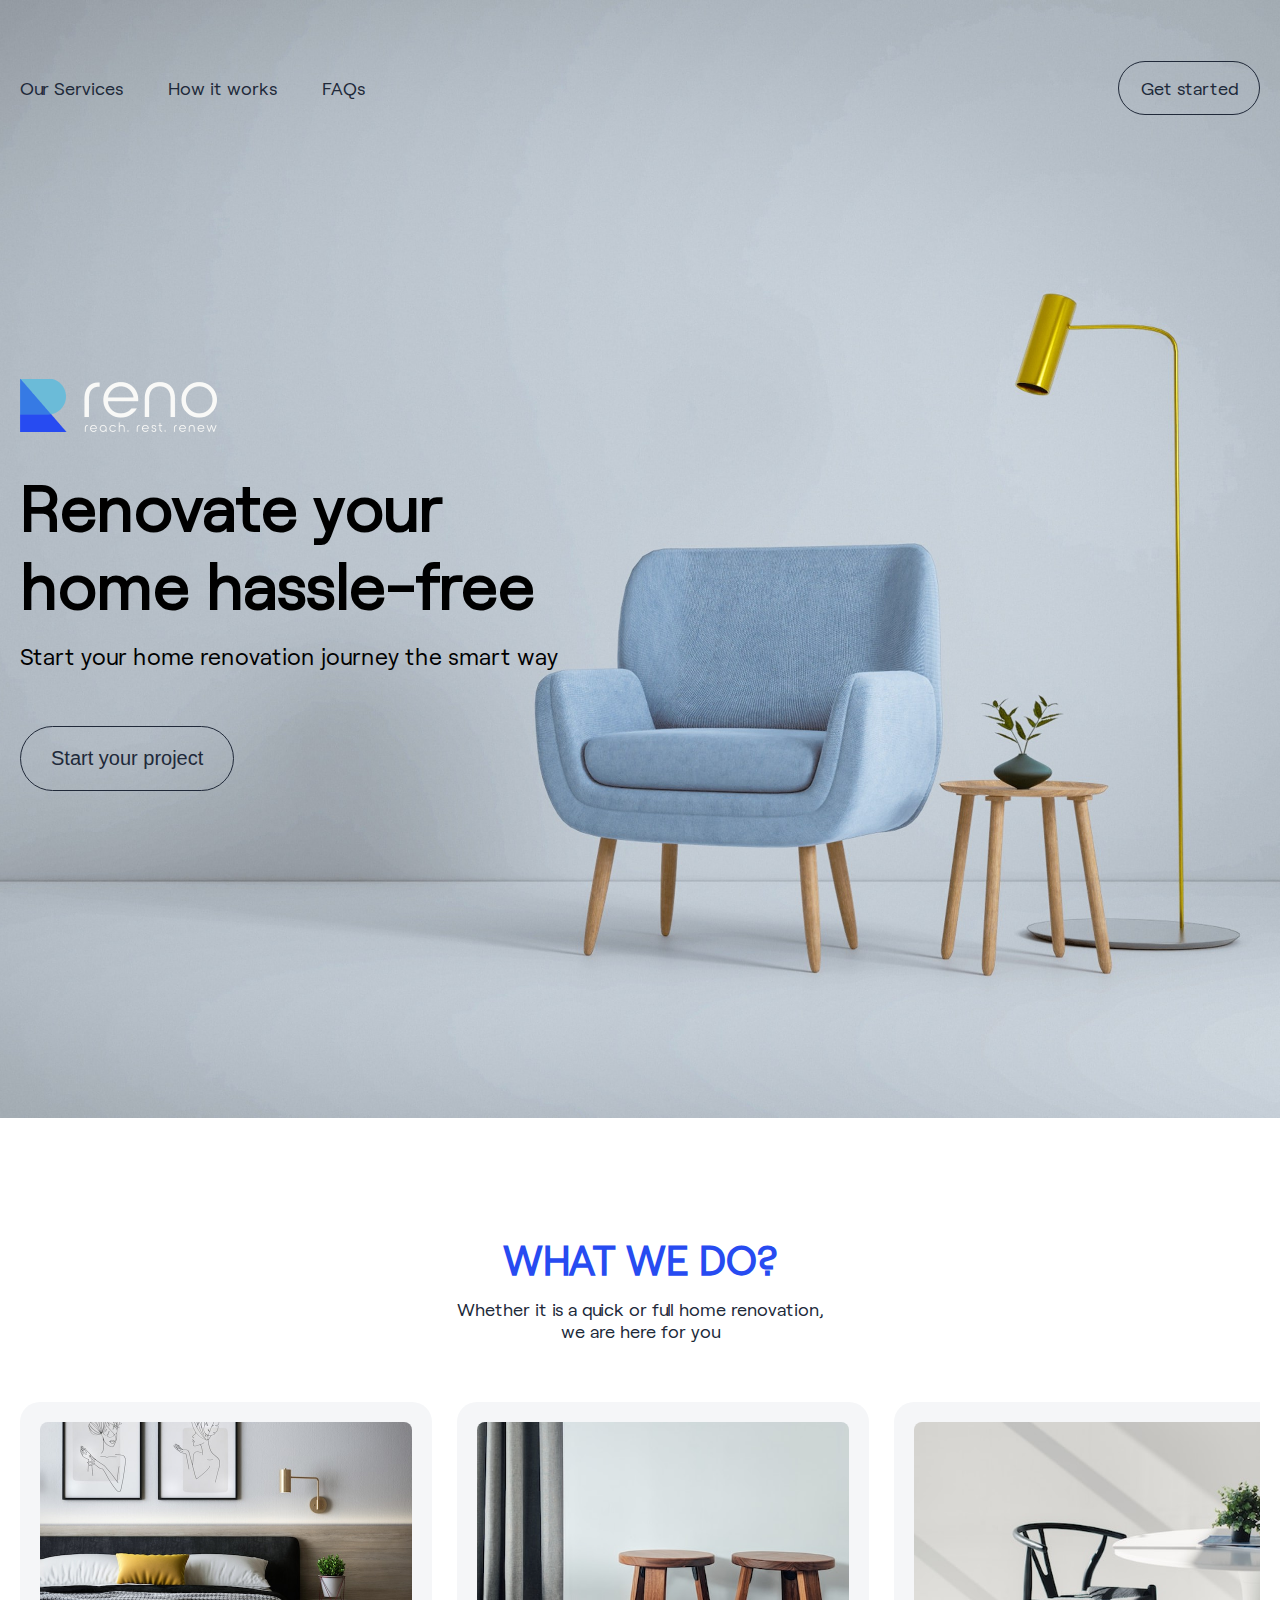
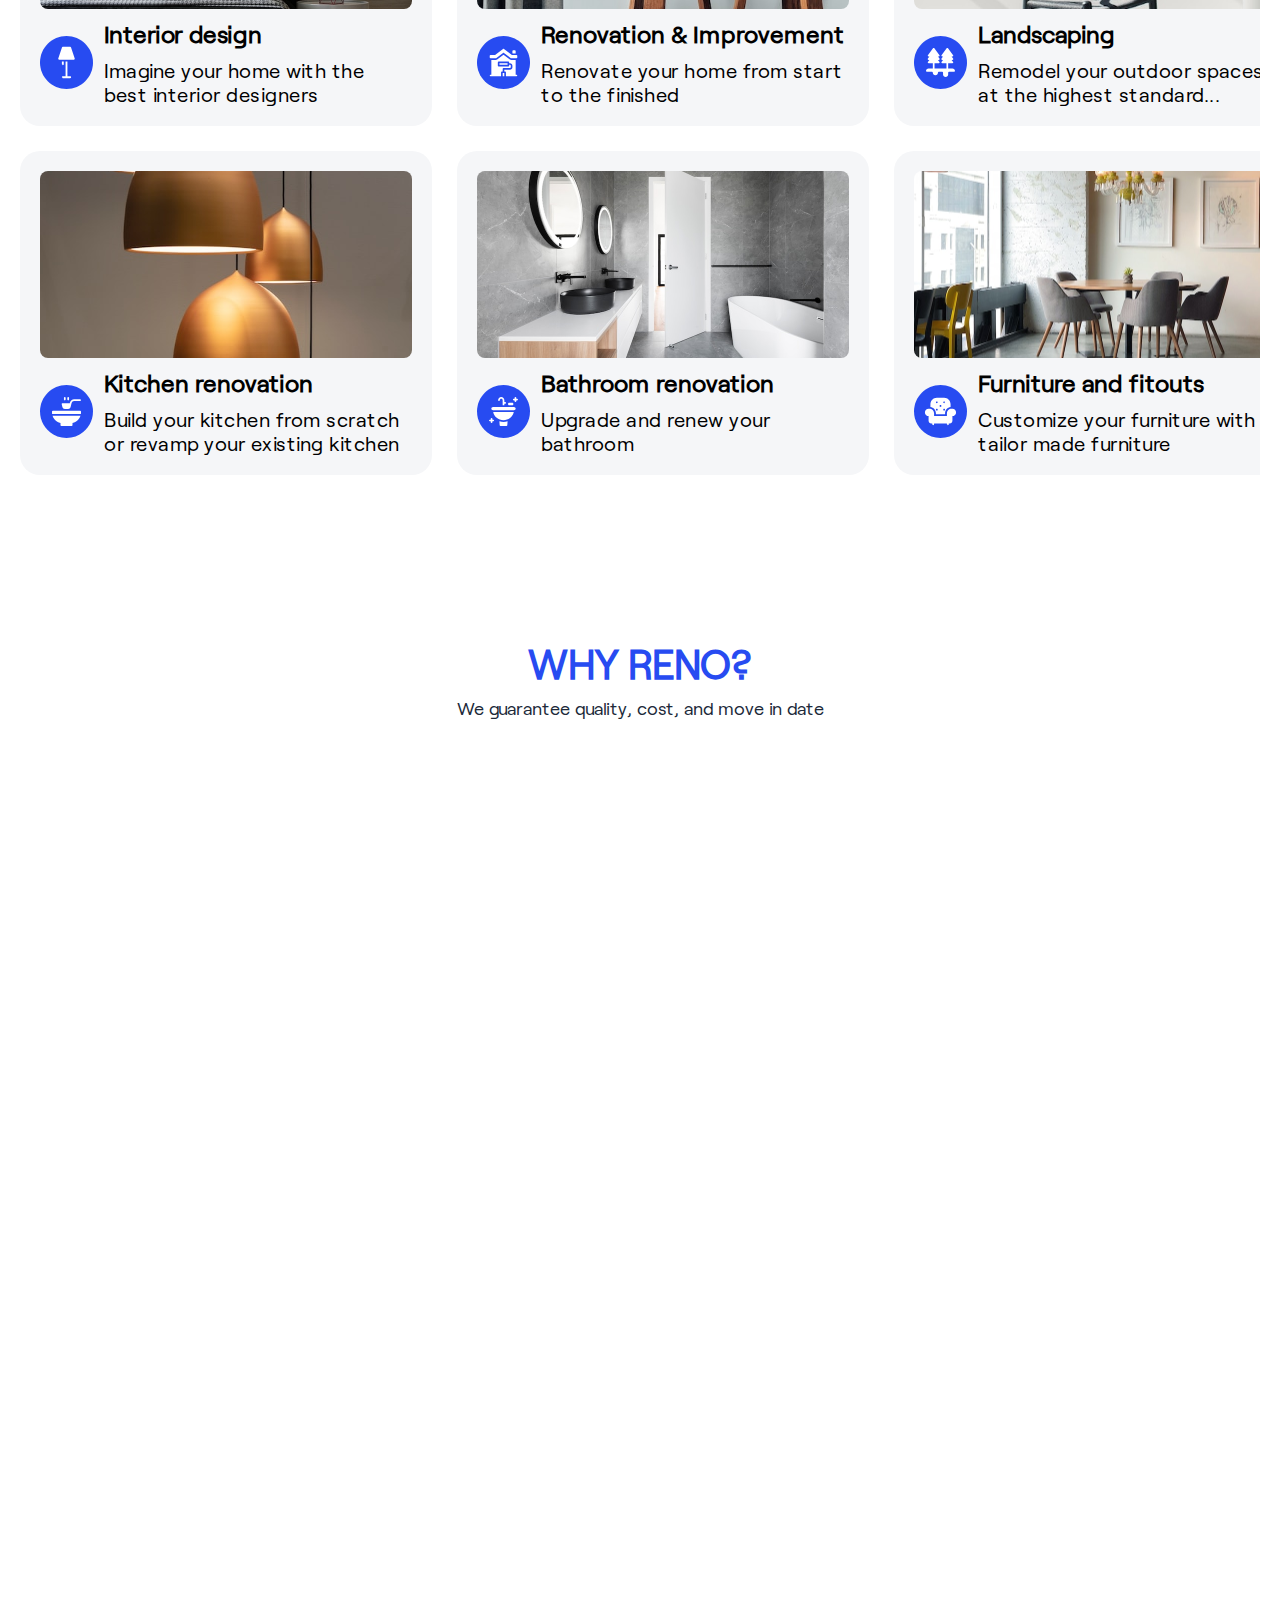
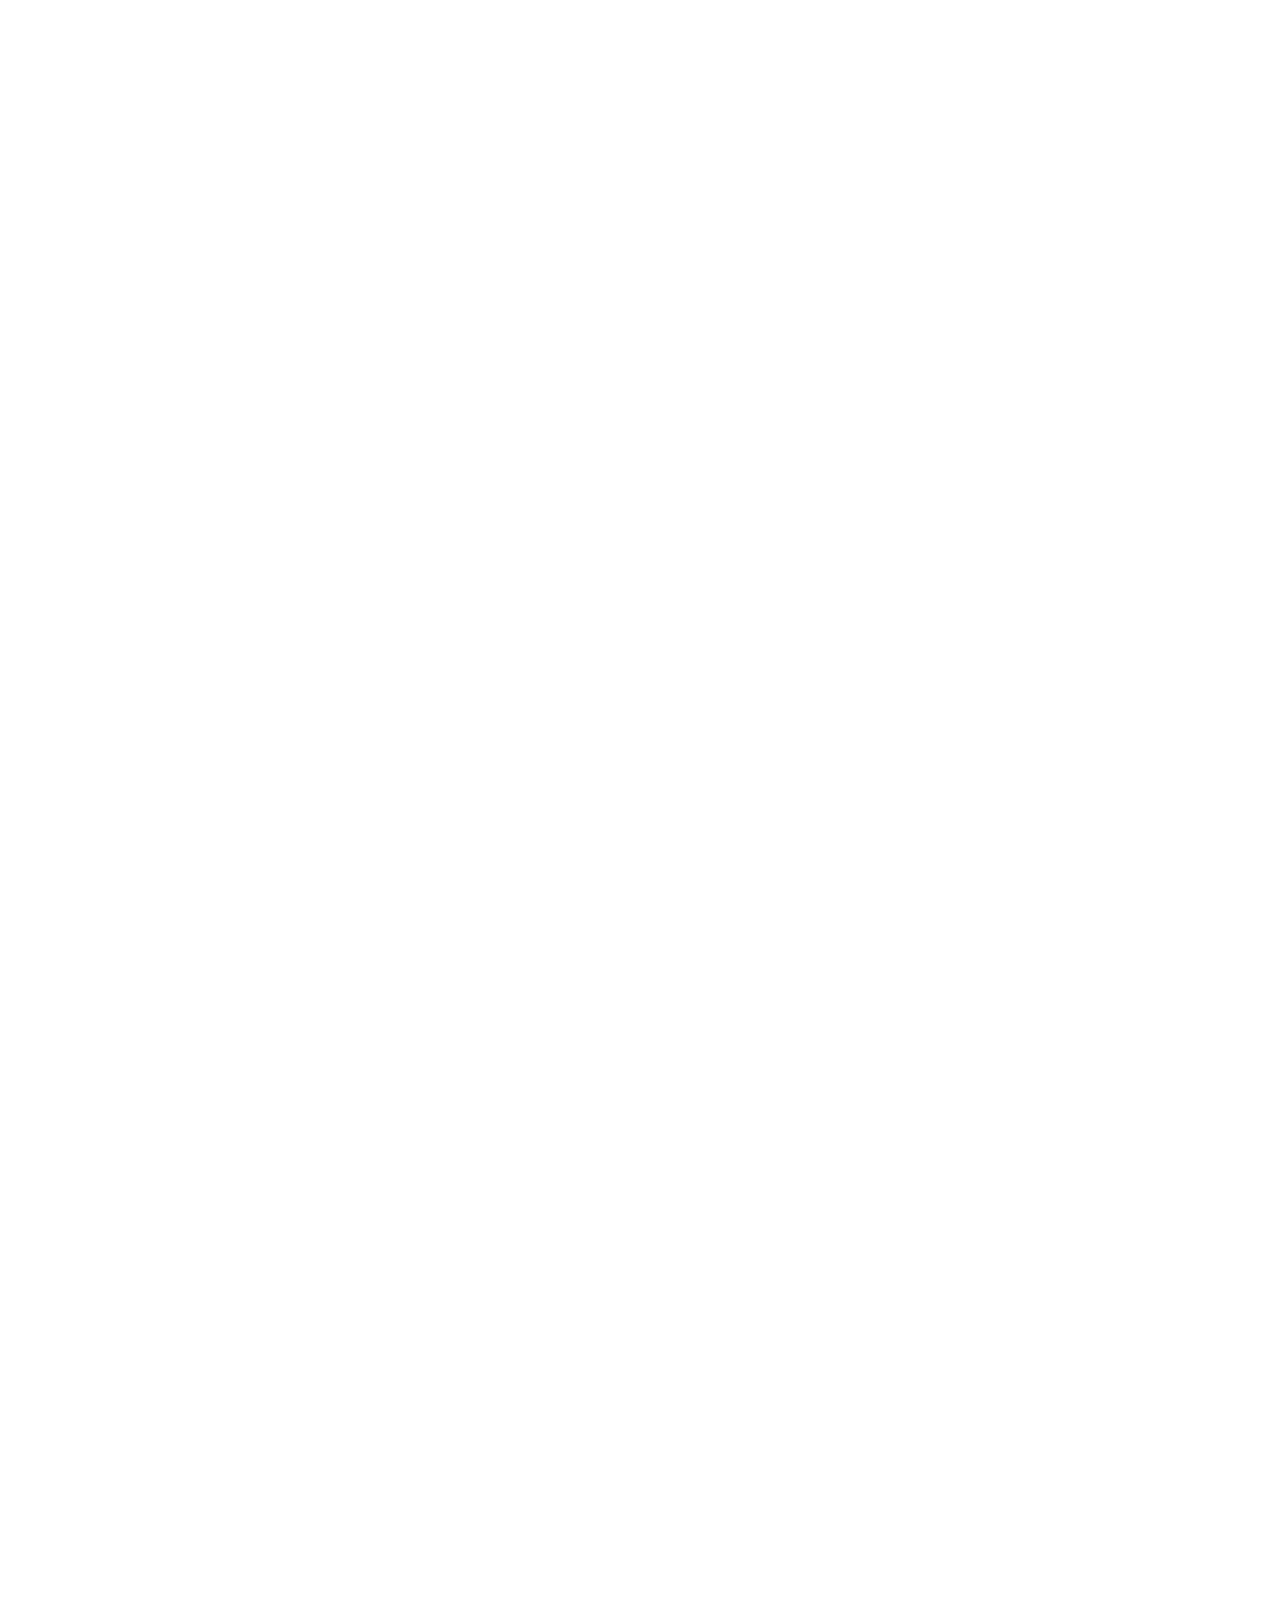
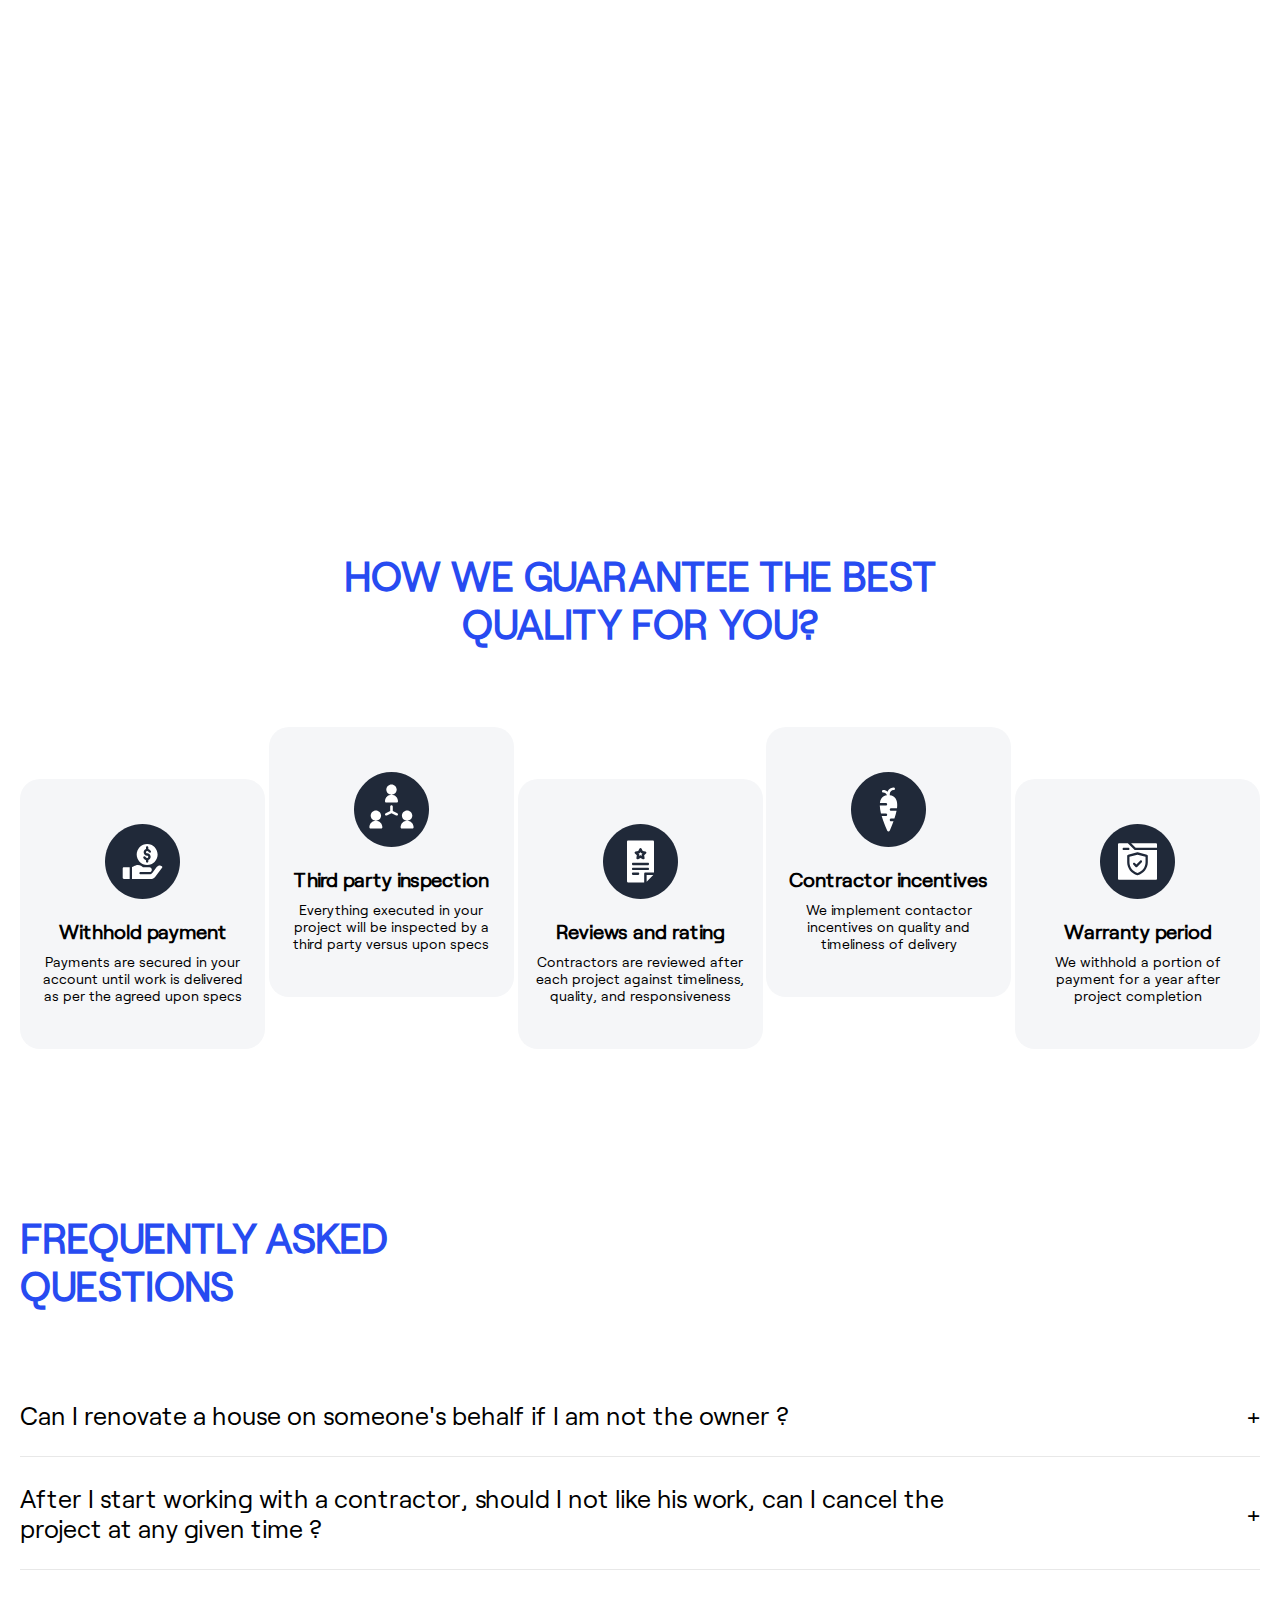
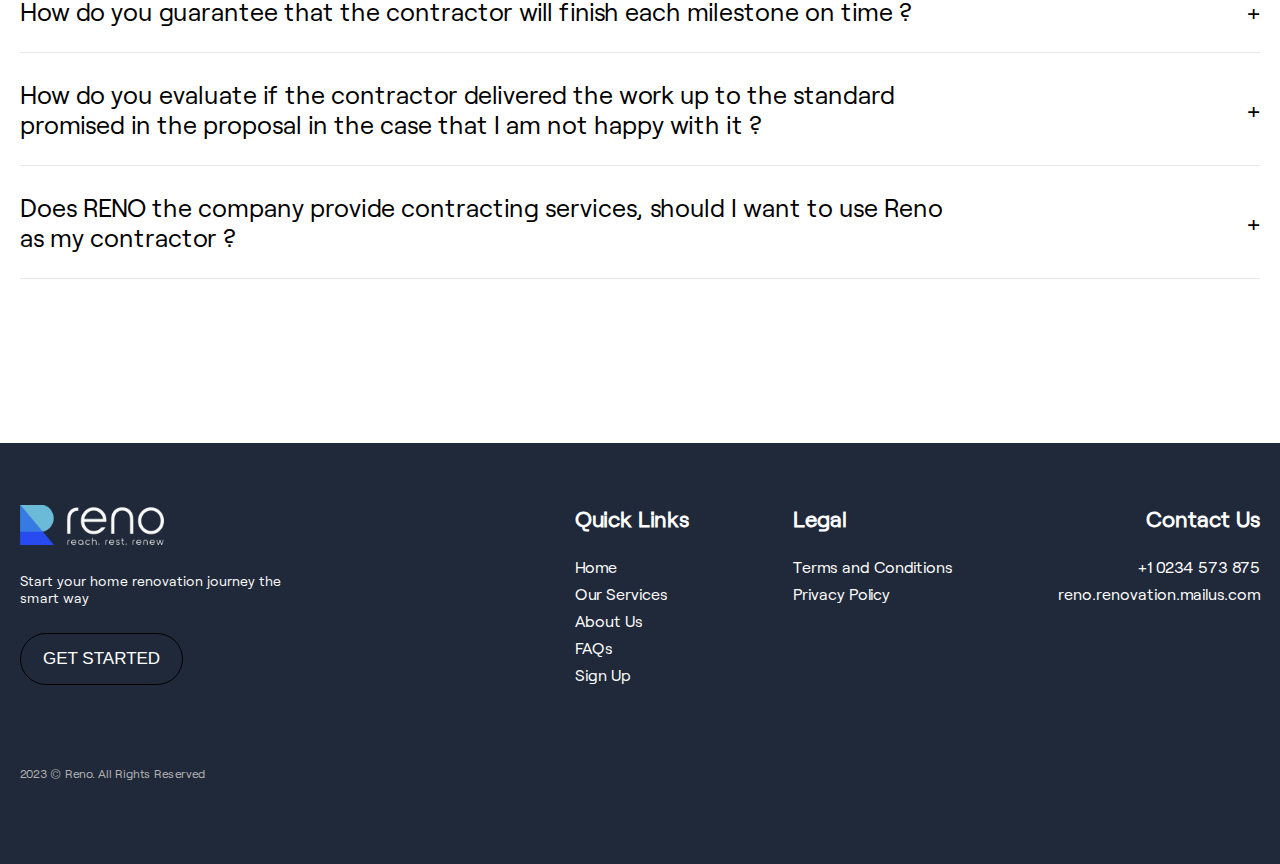
==== commit 7d0cafe4: "final changes" ====
--- a/index.html
+++ b/index.html
@@ -10,6 +10,11 @@
     <link rel="stylesheet" href="css/swiper.css">
 </head>
 <body>
+    <div id="form_messages" class="form_messages">
+        <img src="images/checkmark.png" alt="checkmark" class="form_messages__img">
+        <p class="form_messages__text">Thank you!we will get back to you once we are live</p>
+        <button class="form_messages__btn">Home</button>
+    </div>
     <div class="popup">
         <button class="popup-close"></button>
         <div class="popup-content">
@@ -17,11 +22,6 @@
                 I am looking for
             </h3>
             <div class="popup-content__block">
-                <select class="image-picker show-html">
-                    <option data-img-src="http://placekitten.com/300/200" value="1">Cute Kitten 1</option>
-                    <option data-img-src="http://placekitten.com/150/200" value="2">Cute Kitten 2</option>
-                    <option data-img-src="http://placekitten.com/400/200" value="3">Cute Kitten 3</option>
-                </select>
                 <div class="popup-content__block_service service-one">
                     <img src="images/popup1.png" alt="" class="service_img">
                     <div class="popup-content__block_service_description">
@@ -59,20 +59,20 @@
                     </div>
                 </div>
             </div>
-            <form action="" method="post">
+            <form id="ajax_form" action="#" method="post">
                 <div class="form-wrapper">
                     <label for="project">Project start date</label>
-                    <input id="project" name="text" type="text">
+                    <input id="project" name="text" type="text" required>
                 </div>
                 <div class="form-wrapper">
                     <label for="community">Community</label>
-                    <input id="community" name="text" type="text">
+                    <input id="community" name="text" type="text" required>
                 </div>
                 <label for="email">Email address</label>
-                <input id="email" name="email" type="text" placeholder="marcmourad_88@hotmail.com">
+                <input id="email" name="email" type="text" placeholder="marcmourad_88@hotmail.com" required>
                 <label for="phone">Phone number</label>
-                <input id="phone" name="phone" type="text" placeholder="+971">
-                <input type="submit" class="form-btn" value="Submit now">
+                <input id="phone" name="phone" type="text" placeholder="+971" required>
+                <input type="submit" id="form-btn" class="form-btn" value="Submit now">
             </form>
         </div>
     </div>
@@ -127,20 +127,20 @@
                     </div>
                 </div>
             </div>
-            <form action="" method="post">
+            <form id="ajax_form" action="" method="post">
                 <div class="form-wrapper">
                     <label for="project">Looking to start</label>
-                    <input id="project" name="text" type="text">
+                    <input id="project" name="text" type="text" required required>
                 </div>
                 <div class="form-wrapper">
                     <label for="community">Community</label>
-                    <input id="community" name="text" type="text">
+                    <input id="community" name="text" type="text" required required>
                 </div>
                 <label for="email">Email address</label>
-                <input id="email" name="email" type="text" placeholder="marcmourad_88@hotmail.com">
+                <input id="email" name="email" type="text" placeholder="marcmourad_88@hotmail.com" required required>
                 <label for="phone">Phone number</label>
-                <input id="phone" name="phone" type="text" placeholder="+971">
-                <input type="submit" class="form-btn" value="Submit now">
+                <input id="phone" name="phone" type="text" placeholder="+971" required required>
+                <input type="submit" id="form-btn"class="form-btn" value="Submit now">
             </form>
         </div>
     </div>
@@ -707,56 +707,56 @@
             <div class="question">
                 <div class="question-block">
                     <div class="question-block__wrapper">
-                        <p class="question-block__text">
+                        <p class="question-block__text text-one">
                         Can I renovate a house on someone's behalf if I am not the owner ?
                     </p>
                     <span class="plus">+</span>
                     </div>
-                    <p class="question-block__description">
+                    <p class="question-block__description description-one">
                         Can I renovate a house on someone's behalf if I am not the owner ?
                     </p>
                 </div>
                 <div class="question-block">
                     <div class="question-block__wrapper">
-                        <p class="question-block__text">
+                        <p class="question-block__text text-two">
                             After I start working with a contractor, should I not like his work, can I cancel the project at any given time ?
                         </p>
                         <span class="plus">+</span>
                     </div>
-                    <p class="question-block__description">
+                    <p class="question-block__description description-two">
                         Can I renovate a house on someone's behalf if I am not the owner ?
                     </p>
                 </div>
                 <div class="question-block">
                     <div class="question-block__wrapper">
-                        <p class="question-block__text">
+                        <p class="question-block__text text-three">
                             How do you guarantee that the contractor will finish each milestone on time ?
                         </p>
                         <span class="plus">+</span>
                     </div>
-                    <p class="question-block__description">
+                    <p class="question-block__description description-three">
                         Can I renovate a house on someone's behalf if I am not the owner ?
                     </p>
                 </div>
                 <div class="question-block">
                     <div class="question-block__wrapper">
-                        <p class="question-block__text">
+                        <p class="question-block__text text-four">
                             How do you evaluate if the contractor delivered the work up to the standard promised in the proposal in the case that I am not happy with it ?
                         </p>
                         <span class="plus">+</span>
                     </div>
-                    <p class="question-block__description">
+                    <p class="question-block__description description-four">
                         Can I renovate a house on someone's behalf if I am not the owner ?
                     </p>
                 </div>
                 <div class="question-block">
                     <div class="question-block__wrapper">
-                        <p class="question-block__text">
+                        <p class="question-block__text text-five">
                             Does RENO the company provide contracting services, should I want to use Reno as my contractor ?
                         </p>
                         <span class="plus">+</span>
                     </div>
-                    <p class="question-block__description">
+                    <p class="question-block__description description-five">
                         Can I renovate a house on someone's behalf if I am not the owner ?
                     </p>
                 </div>
--- a/css/main.css
+++ b/css/main.css
@@ -8,7 +8,7 @@
   padding: 0;
   font-family: "Roobert", sans-serif;
   font-size: 18px;
-  overflowx: hidden;
+  overflow-x: hidden;
 }
 body.nobody {
   overflow-y: hidden;
@@ -1058,6 +1058,22 @@
   overflow: hidden;
   transition: all 0.5s ease;
 }
+@media screen and (max-width: 992px) {
+  .question-block__description {
+    font-size: 20px;
+  }
+}
+@media screen and (max-width: 768px) {
+  .question-block__description {
+    max-width: 334px;
+    font-size: 18px;
+  }
+}
+@media screen and (max-width: 576px) {
+  .question-block__description {
+    font-size: 16px;
+  }
+}
 .question-block__description.active {
   height: 100%;
   padding: 26px 0;
@@ -1349,22 +1365,27 @@
   background: #FEFEFF;
   bottom: 150%;
   right: 50%;
+  -webkit-transform: translate(50%, 0);
+      -ms-transform: translate(50%, 0);
+          transform: translate(50%, 0);
+  opacity: 0;
+  border-radius: 10px;
+  padding: 60px 60px;
+  -webkit-transition: all 0.5s ease;
+  -o-transition: all 0.5s ease;
+  transition: all 0.5s ease;
+}
+@media screen and (max-width: 768px) {
+  .popup {
+    display: none;
+  }
+}
+.popup.active {
+  opacity: 1;
+  bottom: 50%;
   -webkit-transform: translate(50%, 50%);
       -ms-transform: translate(50%, 50%);
           transform: translate(50%, 50%);
-  border-radius: 10px;
-  padding: 60px 60px;
-  -webkit-transition: all 0.5s ease;
-  -o-transition: all 0.5s ease;
-  transition: all 0.5s ease;
-}
-@media screen and (max-width: 768px) {
-  .popup {
-    display: none;
-  }
-}
-.popup.active {
-  bottom: 50%;
 }
 .popup-close {
   position: absolute;
@@ -1393,6 +1414,9 @@
   position: relative;
   border-radius: 10px;
   cursor: pointer;
+}
+.popup-content__block_service.active {
+  border: 3px solid #274BF1;
 }
 .popup-content__block_service_description {
   background: #000000;
@@ -1518,6 +1542,9 @@
   border-radius: 10px;
   cursor: pointer;
 }
+.mobile-popup-content__block_service.active {
+  border: 3px solid #274BF1;
+}
 .mobile-popup-content__block_service_description {
   background: #000000;
   color: #ffffff;
@@ -1590,4 +1617,47 @@
   font-size: 19px;
   display: block;
   margin: 0 auto;
+}
+
+.form {
+  cursor: pointer;
+}
+
+.form_messages {
+  background: #FEFEFF;
+  display: block;
+  border-radius: 10px;
+  max-width: 460px;
+  width: 100%;
+  position: absolute;
+  padding: 33px 60px;
+  bottom: 50%;
+  right: 50%;
+  -webkit-transform: translate(50%, 50%);
+      -ms-transform: translate(50%, 50%);
+          transform: translate(50%, 50%);
+  visibility: hidden;
+}
+.form_messages.active {
+  visibility: visible;
+}
+.form_messages__text {
+  max-width: 284px;
+  text-align: center;
+  margin: 0 auto;
+  font-size: 28px;
+  margin-bottom: 24px;
+}
+.form_messages__img {
+  display: block;
+  margin: 0 auto 24px;
+}
+.form_messages__btn {
+  background: #274BF1;
+  font-size: 15px;
+  color: #FFFFFF;
+  border-radius: 7px;
+  border: none;
+  padding: 14px 14px;
+  width: 100%;
 }/*# sourceMappingURL=main.css.map */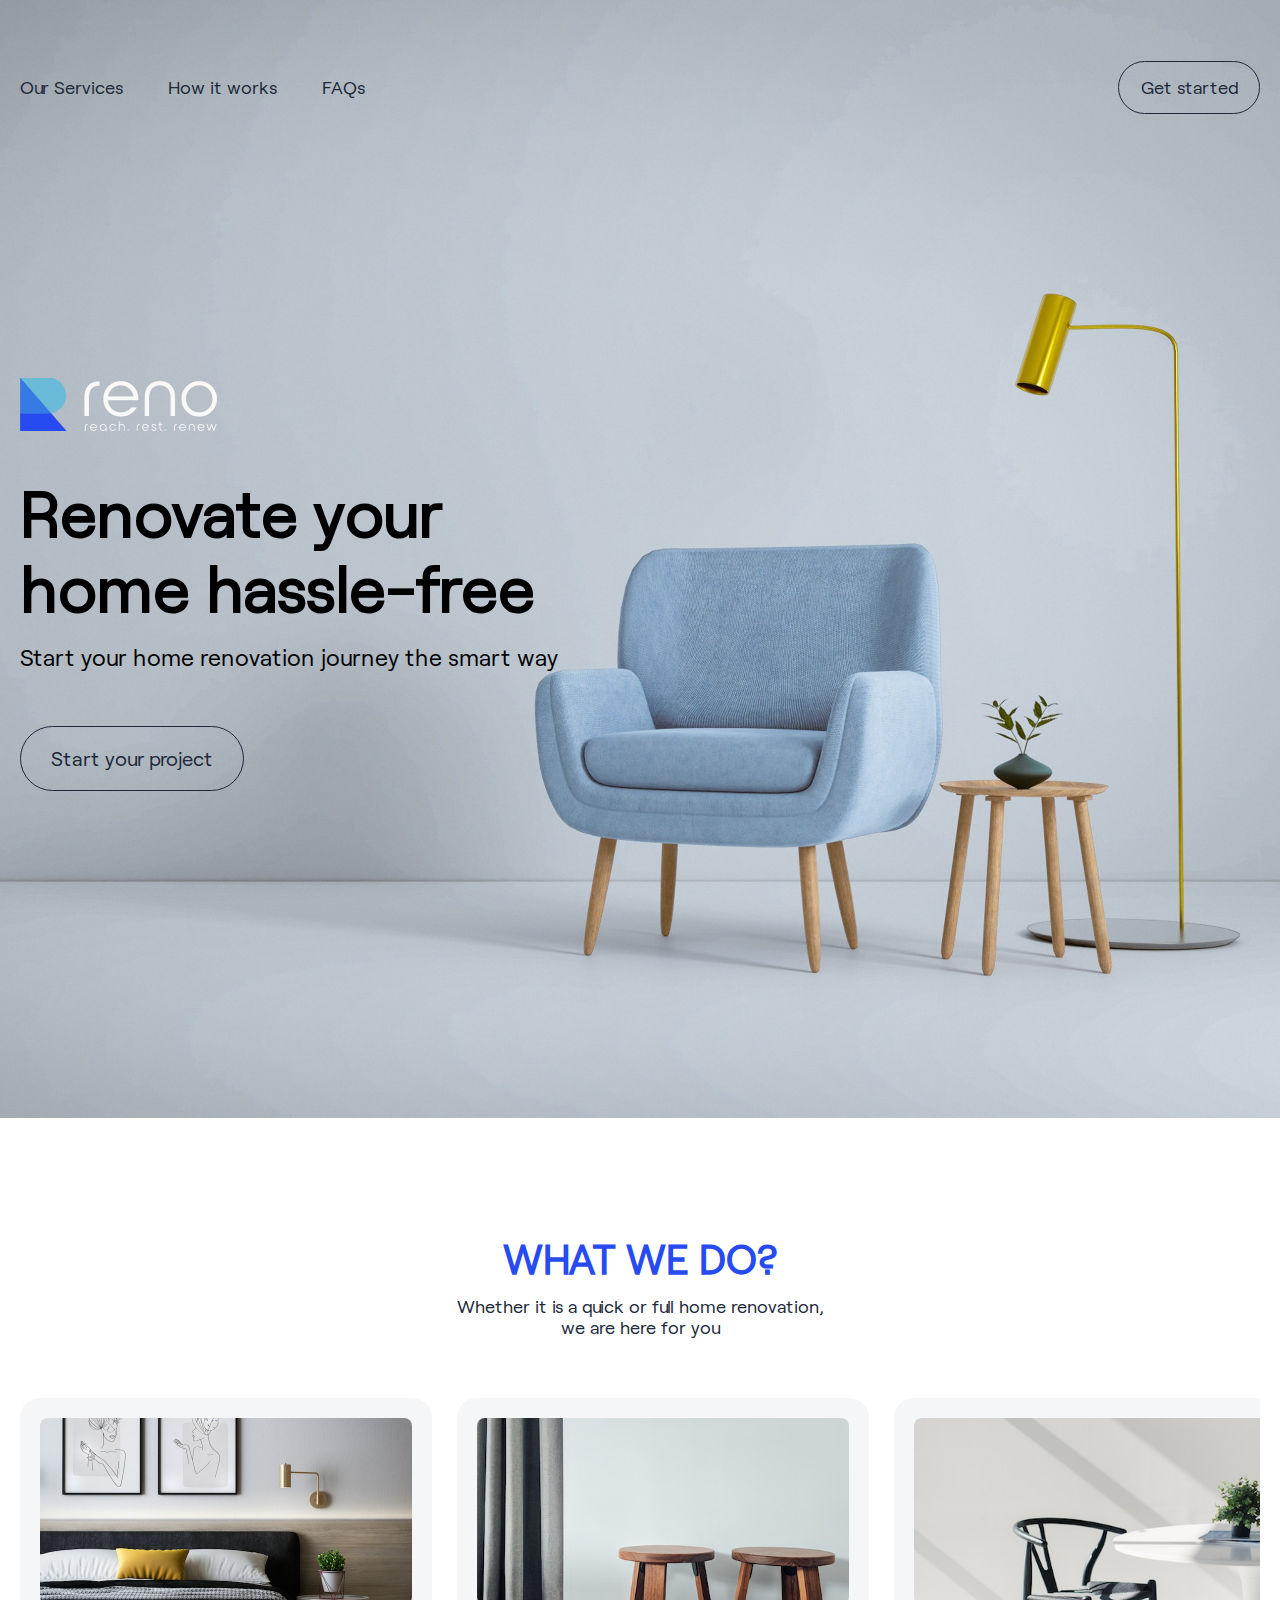
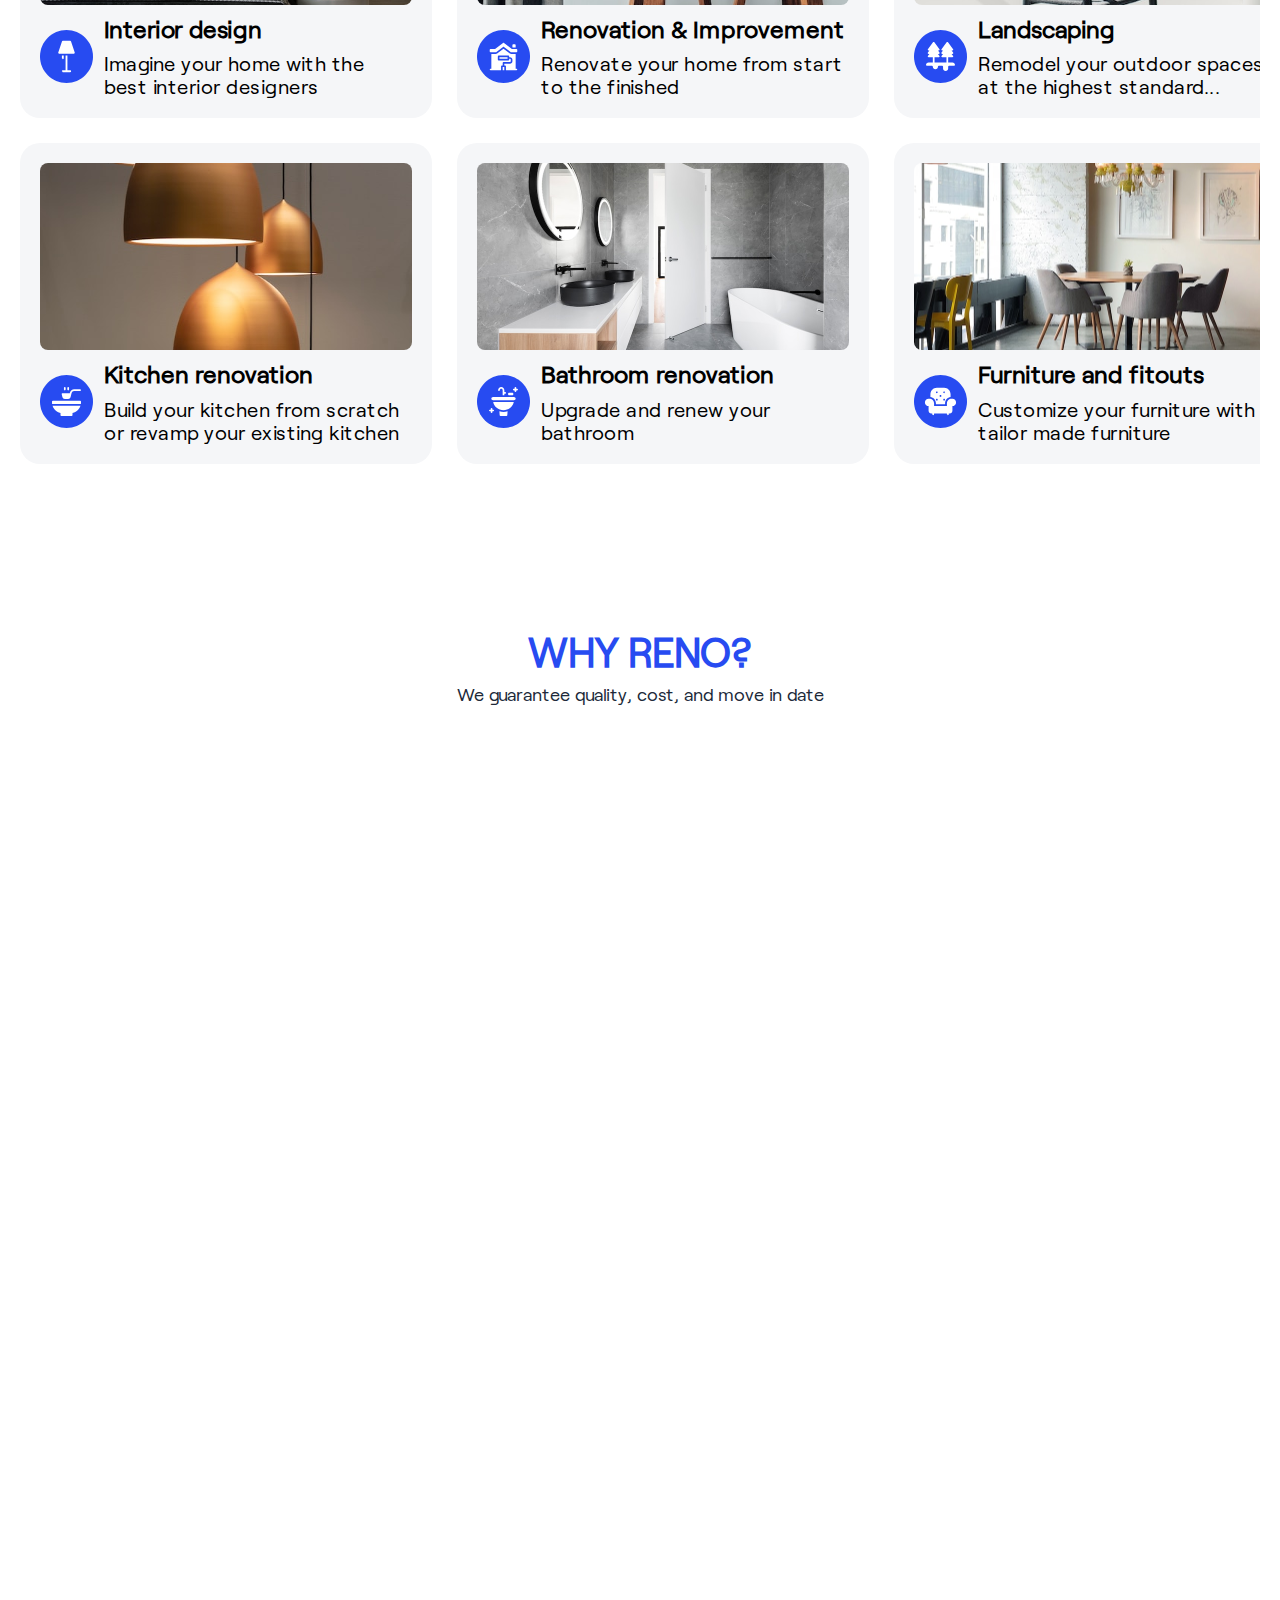
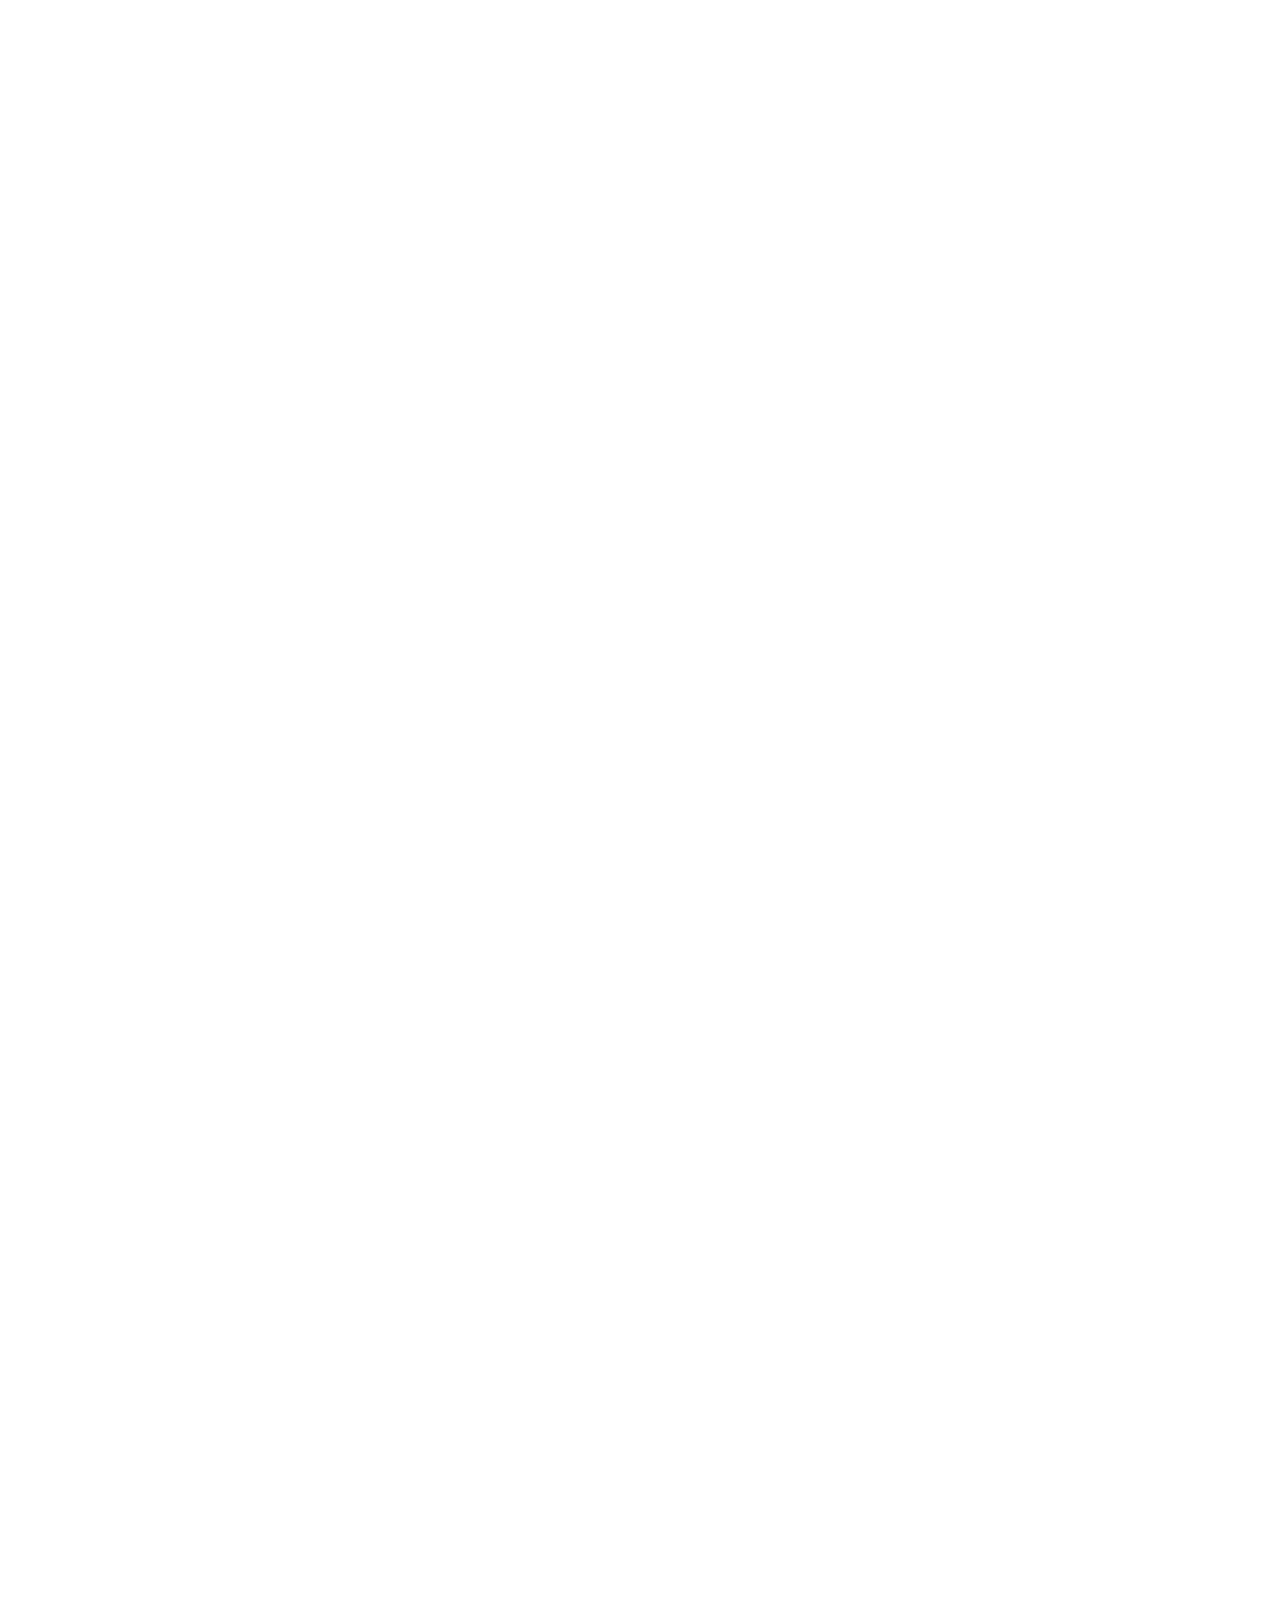
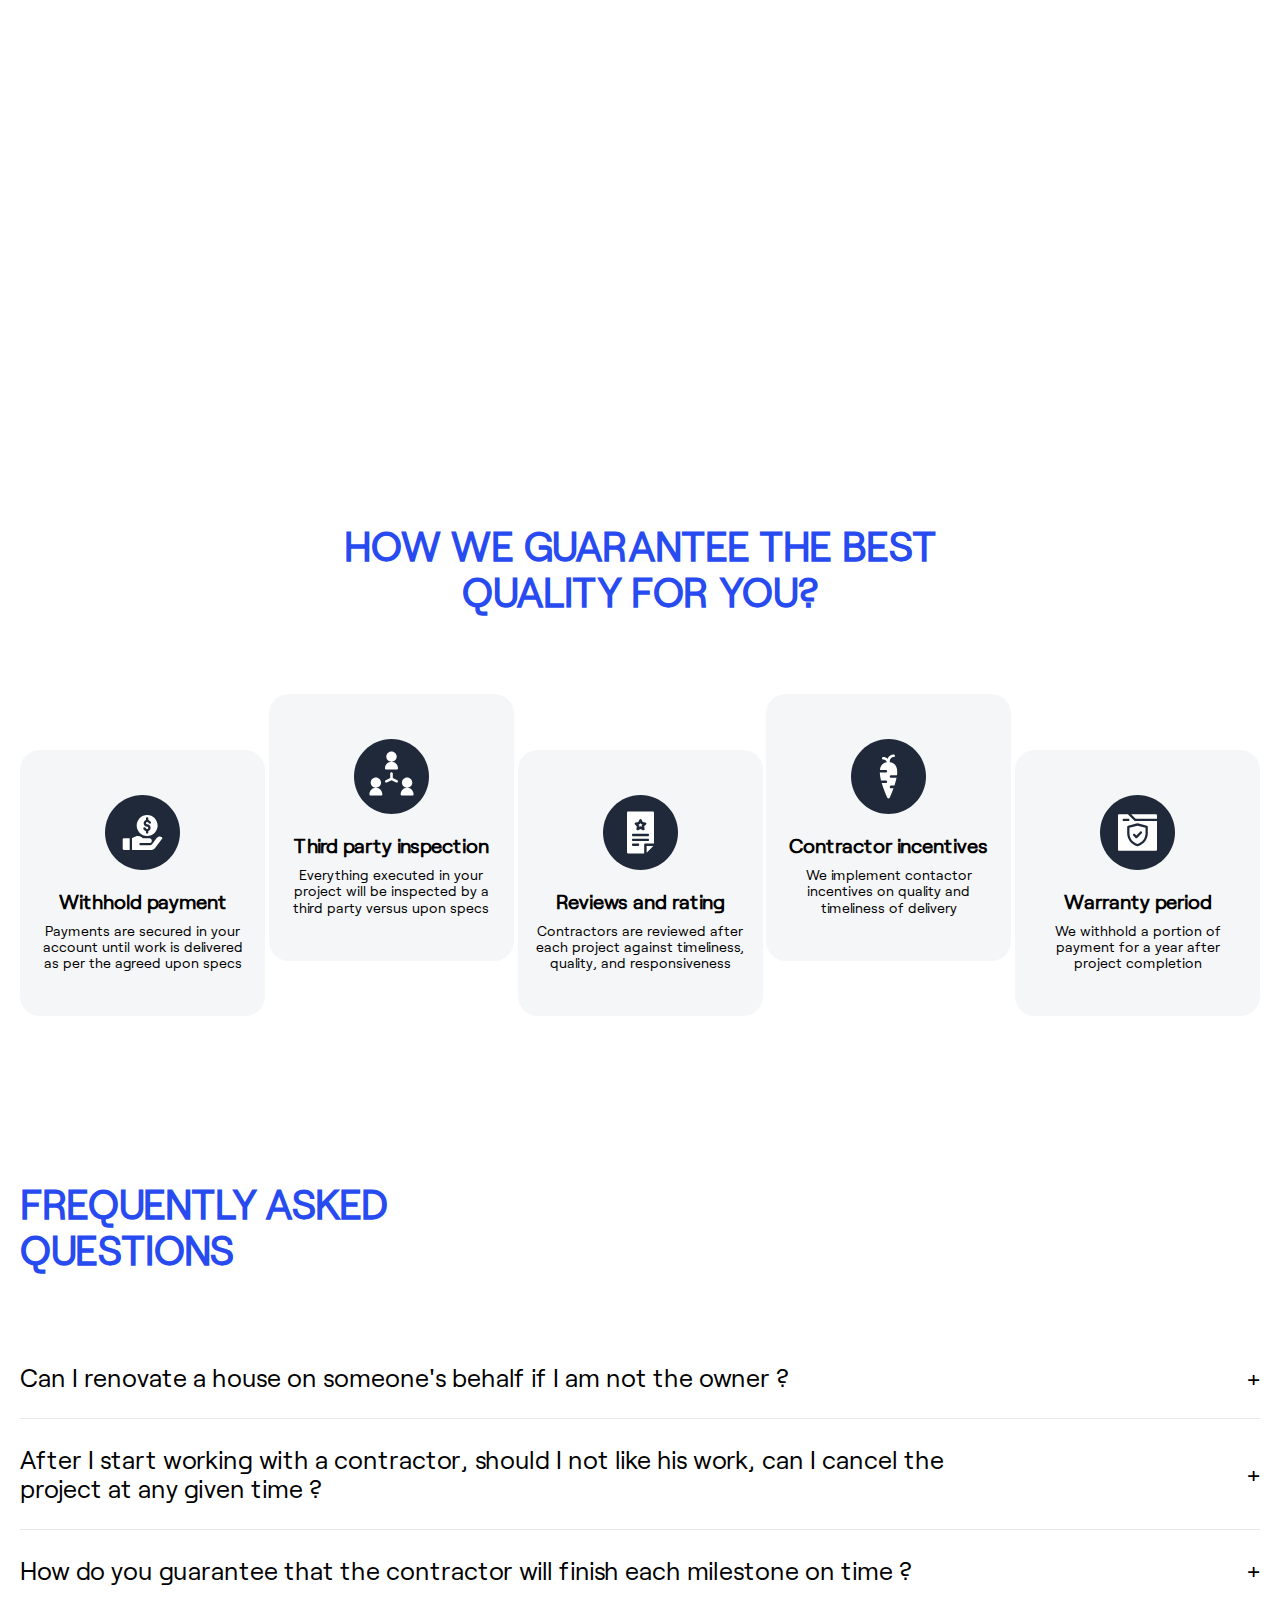
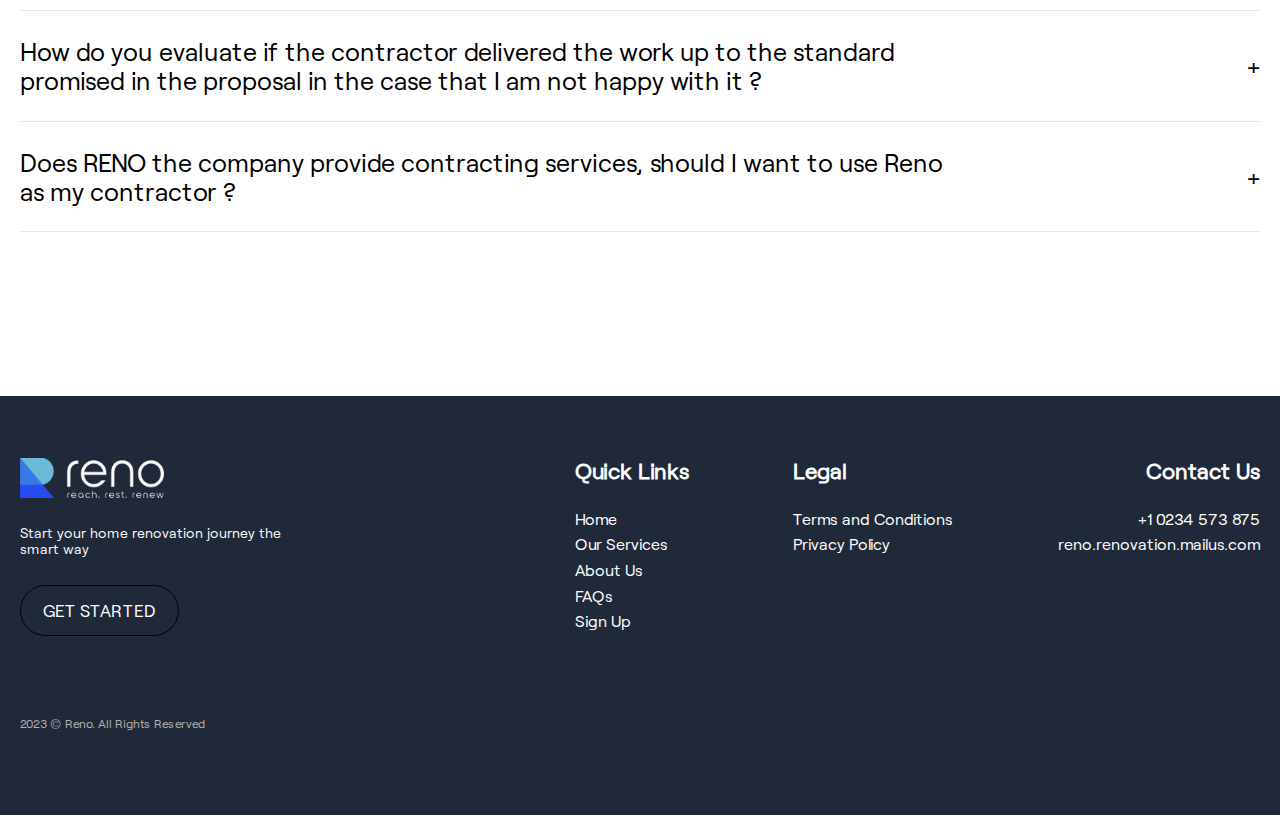
==== commit 0fb592f0: "commit the normalize.css" ====
--- a/index.html
+++ b/index.html
@@ -6,8 +6,9 @@
     <meta name="viewport" content="width=device-width, initial-scale=1.0">
     <title>Reno</title>
     <link rel="stylesheet" href="css/fonts.css">
+    <link rel="stylesheet" href="css/swiper.css">
     <link rel="stylesheet" href="css/main.css">
-    <link rel="stylesheet" href="css/swiper.css">
+    <link rel="stylesheet" href="css/normalize.css">
 </head>
 <body>
     <div id="form_messages" class="form_messages">
@@ -21,126 +22,64 @@
             <h3 class="popup-content__title">
                 I am looking for
             </h3>
-            <div class="popup-content__block">
-                <div class="popup-content__block_service service-one">
-                    <img src="images/popup1.png" alt="" class="service_img">
-                    <div class="popup-content__block_service_description">
-                        Interior design
-                    </div>
-                </div>
-                <div class="popup-content__block_service">
-                    <img src="images/popup2.png" alt="" class="service_img">
-                    <div class="popup-content__block_service_description">
-                        Kitchen
-                    </div>
-                </div>
-                <div class="popup-content__block_service">
-                    <img src="images/popup3.jpg" alt="" class="service_img">
-                    <div class="popup-content__block_service_description">
-                        Home renovation
-                    </div>
-                </div>
-                <div class="popup-content__block_service">
-                    <img src="images/popup4.jpg" alt="" class="service_img">
-                    <div class="popup-content__block_service_description">
-                        Furniture/fitouts
-                    </div>
-                </div>
-                <div class="popup-content__block_service">
-                    <img src="images/popup5.png" alt="" class="service_img">
-                    <div class="popup-content__block_service_description">
-                        Bathroom
-                    </div>
-                </div>
-                <div class="popup-content__block_service">
-                    <img src="images/popup6.jpg" alt="" class="service_img">
-                    <div class="popup-content__block_service_description">
-                        Landscaping
-                    </div>
-                </div>
-            </div>
-            <form id="ajax_form" action="#" method="post">
+            <form id="ajax_form" class="ajax_form" action="#" method="post">
+                <div class="popup-content__block">
+                    <div class="popup-content__block_service">
+                        <input type="checkbox" name="image" value="1">
+                        <img src="images/popup1.png" alt="" class="service_img">
+                        <div class="popup-content__block_service_description">
+                            Interior design
+                        </div>
+                    </div>
+                    <div class="popup-content__block_service">
+                        <input type="checkbox" name="image" value="2">
+                        <img src="images/popup2.png" alt="" class="service_img">
+                        <div class="popup-content__block_service_description">
+                            Kitchen
+                        </div>
+                    </div>
+                    <div class="popup-content__block_service">
+                        <input type="checkbox" name="image" value="3">
+                        <img src="images/popup3.jpg" alt="" class="service_img">
+                        <div class="popup-content__block_service_description">
+                            Home renovation
+                        </div>
+                    </div>
+                     <div class="popup-content__block_service">
+                        <input type="checkbox" name="image" value="4">
+                        <img src="images/popup4.jpg" alt="" class="service_img">
+                        <div class="popup-content__block_service_description">
+                            Furniture/fitouts
+                        </div>
+                    </div>
+                     <div class="popup-content__block_service">
+                        <input type="checkbox" name="image" value="5">
+                        <img src="images/popup5.png" alt="" class="service_img">
+                        <div class="popup-content__block_service_description">
+                            Bathroom
+                        </div>
+                    </div>
+                    <div class="popup-content__block_service">
+                        <input type="checkbox" name="image" value="6">
+                        <img src="images/popup6.jpg" alt="" class="service_img">
+                        <div class="popup-content__block_service_description">
+                            Landscaping
+                        </div>
+                    </div>
+                </div>
                 <div class="form-wrapper">
                     <label for="project">Project start date</label>
-                    <input id="project" name="text" type="text" required>
+                    <input id="project" name="text" type="text" class="form__input _req">
                 </div>
                 <div class="form-wrapper">
                     <label for="community">Community</label>
-                    <input id="community" name="text" type="text" required>
+                    <input id="community" name="text" type="text" class="form__input _req">
                 </div>
                 <label for="email">Email address</label>
-                <input id="email" name="email" type="text" placeholder="marcmourad_88@hotmail.com" required>
+                <input id="email" name="email" type="text" class="form__input _req _email" placeholder="marcmourad_88@hotmail.com">
                 <label for="phone">Phone number</label>
-                <input id="phone" name="phone" type="text" placeholder="+971" required>
+                <input id="phone" name="phone" type="text" class="form__input _req" placeholder="+971">
                 <input type="submit" id="form-btn" class="form-btn" value="Submit now">
-            </form>
-        </div>
-    </div>
-    <div class="mobile-popup">
-        <div class="mobile-close mobile-popup-close">
-            <svg width="10" height="16" viewBox="0 0 10 16" fill="none" xmlns="http://www.w3.org/2000/svg">
-                <path d="M8.87646 14.4069L1.27291 8.07667L8.87646 1.74646" stroke="#202939" stroke-width="1.5" stroke-linecap="round" stroke-linejoin="round"/>
-            </svg>
-        </div>
-        <a href="#" class="mobile-menu__logo">
-
-        </a>
-        <div class="mobile-popup-content">
-            <h3 class="mobile-popup-content__title">
-                I am looking for
-            </h3>
-            <div class="mobile-popup-content__block">
-                <div class="mobile-popup-content__block_service service-one">
-                    <img src="images/popup1.png" alt="" class="mobile-service_img">
-                    <div class="mobile-popup-content__block_service_description">
-                        Interior design
-                    </div>
-                </div>
-                <div class="mobile-popup-content__block_service">
-                    <img src="images/popup2.png" alt="" class="mobile-service_img">
-                    <div class="mobile-popup-content__block_service_description">
-                        Kitchen
-                    </div>
-                </div>
-                <div class="mobile-popup-content__block_service">
-                    <img src="images/popup3.jpg" alt="" class="mobile-service_img">
-                    <div class="mobile-popup-content__block_service_description">
-                        Home renovation
-                    </div>
-                </div>
-                <div class="mobile-popup-content__block_service">
-                    <img src="images/popup4.jpg" alt="" class="mobile-service_img">
-                    <div class="mobile-popup-content__block_service_description">
-                        Furniture/fitouts
-                    </div>
-                </div>
-                <div class="mobile-popup-content__block_service">
-                    <img src="images/popup5.png" alt="" class="mobile-service_img">
-                    <div class="mobile-popup-content__block_service_description">
-                        Bathroom
-                    </div>
-                </div>
-                <div class="mobile-popup-content__block_service">
-                    <img src="images/popup6.jpg" alt="" class="mobile-service_img">
-                    <div class="mobile-popup-content__block_service_description">
-                        Landscaping
-                    </div>
-                </div>
-            </div>
-            <form id="ajax_form" action="" method="post">
-                <div class="form-wrapper">
-                    <label for="project">Looking to start</label>
-                    <input id="project" name="text" type="text" required required>
-                </div>
-                <div class="form-wrapper">
-                    <label for="community">Community</label>
-                    <input id="community" name="text" type="text" required required>
-                </div>
-                <label for="email">Email address</label>
-                <input id="email" name="email" type="text" placeholder="marcmourad_88@hotmail.com" required required>
-                <label for="phone">Phone number</label>
-                <input id="phone" name="phone" type="text" placeholder="+971" required required>
-                <input type="submit" id="form-btn"class="form-btn" value="Submit now">
             </form>
         </div>
     </div>
@@ -197,7 +136,7 @@
                         <a href="#">FAQs</a>
                     </li>
                 </ul>
-                <button class="mobile-menu__btn mobile-form">
+                <button class="mobile-menu__btn form">
                     Get started
                 </button>
             </div>
@@ -210,7 +149,7 @@
                     <p class="content__description">
                         Start your home renovation journey the smart way
                     </p>
-                    <button class="content__btn form mobile-form">
+                    <button class="content__btn form">
                         Start your project
                     </button>
                 </div>
@@ -771,7 +710,7 @@
                     <p class="footer__block_text">
                         Start your home renovation journey the smart way
                     </p>
-                    <button class="footer__block_btn form mobile-form">
+                    <button class="footer__block_btn form">
                         Get started
                     </button>
                 </div>
@@ -843,6 +782,7 @@
     </footer>
     <script src="js/jquery-3.6.3.min.js"></script>
     <script src="js/swiper.js"></script>
+    <script src="js/mail.js"></script>
     <script src="js/main.js"></script>
 </body>
 </html>--- a/css/main.css
+++ b/css/main.css
@@ -1377,7 +1377,28 @@
 }
 @media screen and (max-width: 768px) {
   .popup {
-    display: none;
+    position: fixed;
+    width: 100vw;
+    height: 100vh;
+    overflow-y: scroll;
+    background: #FEFEFF;
+    z-index: 51;
+    bottom: 0 !important;
+    top: 0;
+    -webkit-transform: translateX(-100%);
+        -ms-transform: translateX(-100%);
+            transform: translateX(-100%);
+    padding: 41px 22px;
+    -webkit-transition: all 0.5s ease;
+    -o-transition: all 0.5s ease;
+    transition: all 0.5s ease;
+  }
+  .popup.active {
+    -webkit-transform: translateX(0) !important;
+        -ms-transform: translateX(0) !important;
+            transform: translateX(0) !important;
+    bottom: 0 !important;
+    right: 0 !important;
   }
 }
 .popup.active {
@@ -1401,11 +1422,31 @@
   text-align: center;
   margin-bottom: 30px;
 }
+@media screen and (max-width: 768px) {
+  .popup-content__title {
+    display: block;
+    font-size: 23px;
+    text-align: center;
+    margin-bottom: 30px;
+    margin-top: 20px;
+  }
+}
 .popup-content__block {
   display: grid;
   grid-template: repeat(2, auto)/repeat(3, auto);
   grid-gap: 13px 43px;
   margin-bottom: 20px;
+}
+@media screen and (max-width: 768px) {
+  .popup-content__block {
+    display: grid;
+    grid-template: repeat(3, auto)/repeat(2, auto);
+    grid-gap: 8px 24px;
+    margin-bottom: 20px;
+    -webkit-box-pack: center;
+        -ms-flex-pack: center;
+            justify-content: center;
+  }
 }
 .popup-content__block_service {
   width: 182px;
@@ -1414,6 +1455,19 @@
   position: relative;
   border-radius: 10px;
   cursor: pointer;
+}
+@media screen and (max-width: 768px) {
+  .popup-content__block_service {
+    width: 153px;
+    height: 150px;
+    overflow: hidden;
+    position: relative;
+    border-radius: 10px;
+    cursor: pointer;
+  }
+  .popup-content__block_service.active {
+    border: 3px solid #274BF1;
+  }
 }
 .popup-content__block_service.active {
   border: 3px solid #274BF1;
@@ -1427,6 +1481,17 @@
   width: 100%;
   padding: 10px 14px;
 }
+@media screen and (max-width: 768px) {
+  .popup-content__block_service_description {
+    background: #000000;
+    color: #ffffff;
+    font-size: 18px;
+    position: absolute;
+    bottom: 0;
+    width: 100%;
+    padding: 10px 14px;
+  }
+}
 
 .service_img {
   position: absolute;
@@ -1438,9 +1503,26 @@
   -o-transition: all 0.5s ease;
   transition: all 0.5s ease;
 }
+@media screen and (max-width: 768px) {
+  .service_img {
+    position: absolute;
+    width: 198px;
+    height: 189px;
+    -o-object-fit: cover;
+       object-fit: cover;
+    -webkit-transition: all 0.5s ease;
+    -o-transition: all 0.5s ease;
+    transition: all 0.5s ease;
+  }
+}
 
 form label {
   font-size: 18px;
+}
+@media screen and (max-width: 768px) {
+  form label {
+    font-size: 17px;
+  }
 }
 form input {
   font-size: 17px;
@@ -1448,18 +1530,42 @@
   padding: 9px 16px;
   border: 1px solid #DBDBDB;
 }
+@media screen and (max-width: 768px) {
+  form input {
+    font-size: 16px;
+    border-radius: 7px;
+    padding: 9px 16px;
+    border: 1px solid #DBDBDB;
+  }
+}
 
 input#email {
   margin-bottom: 20px;
 }
+@media screen and (max-width: 768px) {
+  input#email {
+    margin-bottom: 20px;
+  }
+}
 
 input#phone {
   margin-bottom: 27px;
+}
+@media screen and (max-width: 768px) {
+  input#phone {
+    margin-bottom: 27px;
+  }
 }
 
 input#project, input#community {
   width: 298px;
   padding: 9px 16px;
+}
+@media screen and (max-width: 768px) {
+  input#project, input#community {
+    width: 171px;
+    padding: 9px 16px;
+  }
 }
 
 input#email, input#phone {
@@ -1467,6 +1573,19 @@
   background: #F8F8F8;
   width: 100%;
   padding: 9px 16px;
+}
+@media screen and (max-width: 768px) {
+  input#email, input#phone {
+    border: none;
+    background: #F8F8F8;
+    width: 100%;
+    padding: 9px 16px;
+  }
+}
+
+input._error {
+  -webkit-box-shadow: 0 0 15px #ee2222;
+          box-shadow: 0 0 15px #ee2222;
 }
 
 .form-wrapper {
@@ -1481,6 +1600,20 @@
           align-items: center;
   margin-bottom: 12px;
 }
+@media screen and (max-width: 768px) {
+  .form-wrapper {
+    display: -webkit-box;
+    display: -ms-flexbox;
+    display: flex;
+    -webkit-box-pack: justify;
+        -ms-flex-pack: justify;
+            justify-content: space-between;
+    -webkit-box-align: center;
+        -ms-flex-align: center;
+            align-items: center;
+    margin-bottom: 12px;
+  }
+}
 
 input.form-btn {
   border-radius: 9px;
@@ -1491,132 +1624,24 @@
   display: block;
   margin: 0 auto;
 }
-
-.mobile-popup {
-  display: none;
-  position: fixed;
-  width: 100vw;
-  height: 100vh;
-  overflow-y: scroll;
-  background: #FEFEFF;
-  z-index: 51;
-  -webkit-transform: translateX(-100%);
-      -ms-transform: translateX(-100%);
-          transform: translateX(-100%);
-  padding: 41px 22px;
-  -webkit-transition: all 0.5s ease;
-  -o-transition: all 0.5s ease;
-  transition: all 0.5s ease;
-}
-@media screen and (max-width: 768px) {
-  .mobile-popup {
+@media screen and (max-width: 768px) {
+  input.form-btn {
+    border-radius: 9px;
+    padding: 17px 116px;
+    background: #274BF1;
+    color: #FFFFFF;
+    font-size: 19px;
     display: block;
-  }
-}
-.mobile-popup.active {
-  -webkit-transform: translateX(0);
-      -ms-transform: translateX(0);
-          transform: translateX(0);
-}
-.mobile-popup-content__title {
-  display: block;
-  font-size: 23px;
-  text-align: center;
-  margin-bottom: 30px;
-  margin-top: 20px;
-}
-.mobile-popup-content__block {
-  display: grid;
-  grid-template: repeat(3, auto)/repeat(2, auto);
-  grid-gap: 8px 24px;
-  margin-bottom: 20px;
-  -webkit-box-pack: center;
-      -ms-flex-pack: center;
-          justify-content: center;
-}
-.mobile-popup-content__block_service {
-  width: 153px;
-  height: 150px;
-  overflow: hidden;
-  position: relative;
-  border-radius: 10px;
-  cursor: pointer;
-}
-.mobile-popup-content__block_service.active {
-  border: 3px solid #274BF1;
-}
-.mobile-popup-content__block_service_description {
-  background: #000000;
-  color: #ffffff;
-  font-size: 18px;
+    margin: 0 auto;
+  }
+}
+
+input[type=checkbox] {
   position: absolute;
-  bottom: 0;
   width: 100%;
-  padding: 10px 14px;
-}
-
-.mobile-service_img {
-  position: absolute;
-  width: 198px;
-  height: 189px;
-  -o-object-fit: cover;
-     object-fit: cover;
-  -webkit-transition: all 0.5s ease;
-  -o-transition: all 0.5s ease;
-  transition: all 0.5s ease;
-}
-
-.mobile-popup form label {
-  font-size: 17px;
-}
-.mobile-popup form input {
-  font-size: 16px;
-  border-radius: 7px;
-  padding: 9px 16px;
-  border: 1px solid #DBDBDB;
-}
-
-.mobile-popup input#email {
-  margin-bottom: 20px;
-}
-
-.mobile-popup input#phone {
-  margin-bottom: 27px;
-}
-
-.mobile-popup input#project, input#community {
-  width: 171px;
-  padding: 9px 16px;
-}
-
-.mobile-popup input#email, input#phone {
-  border: none;
-  background: #F8F8F8;
-  width: 100%;
-  padding: 9px 16px;
-}
-
-.mobile-popup .form-wrapper {
-  display: -webkit-box;
-  display: -ms-flexbox;
-  display: flex;
-  -webkit-box-pack: justify;
-      -ms-flex-pack: justify;
-          justify-content: space-between;
-  -webkit-box-align: center;
-      -ms-flex-align: center;
-          align-items: center;
-  margin-bottom: 12px;
-}
-
-.mobile-popup input.form-btn {
-  border-radius: 9px;
-  padding: 17px 116px;
-  background: #274BF1;
-  color: #FFFFFF;
-  font-size: 19px;
-  display: block;
-  margin: 0 auto;
+  height: 100%;
+  opacity: 0.05;
+  z-index: 2;
 }
 
 .form {
@@ -1637,6 +1662,9 @@
       -ms-transform: translate(50%, 50%);
           transform: translate(50%, 50%);
   visibility: hidden;
+  -webkit-transition: all 0.5s ease;
+  -o-transition: all 0.5s ease;
+  transition: all 0.5s ease;
 }
 .form_messages.active {
   visibility: visible;
@@ -1660,4 +1688,5 @@
   border: none;
   padding: 14px 14px;
   width: 100%;
+  cursor: pointer;
 }/*# sourceMappingURL=main.css.map */